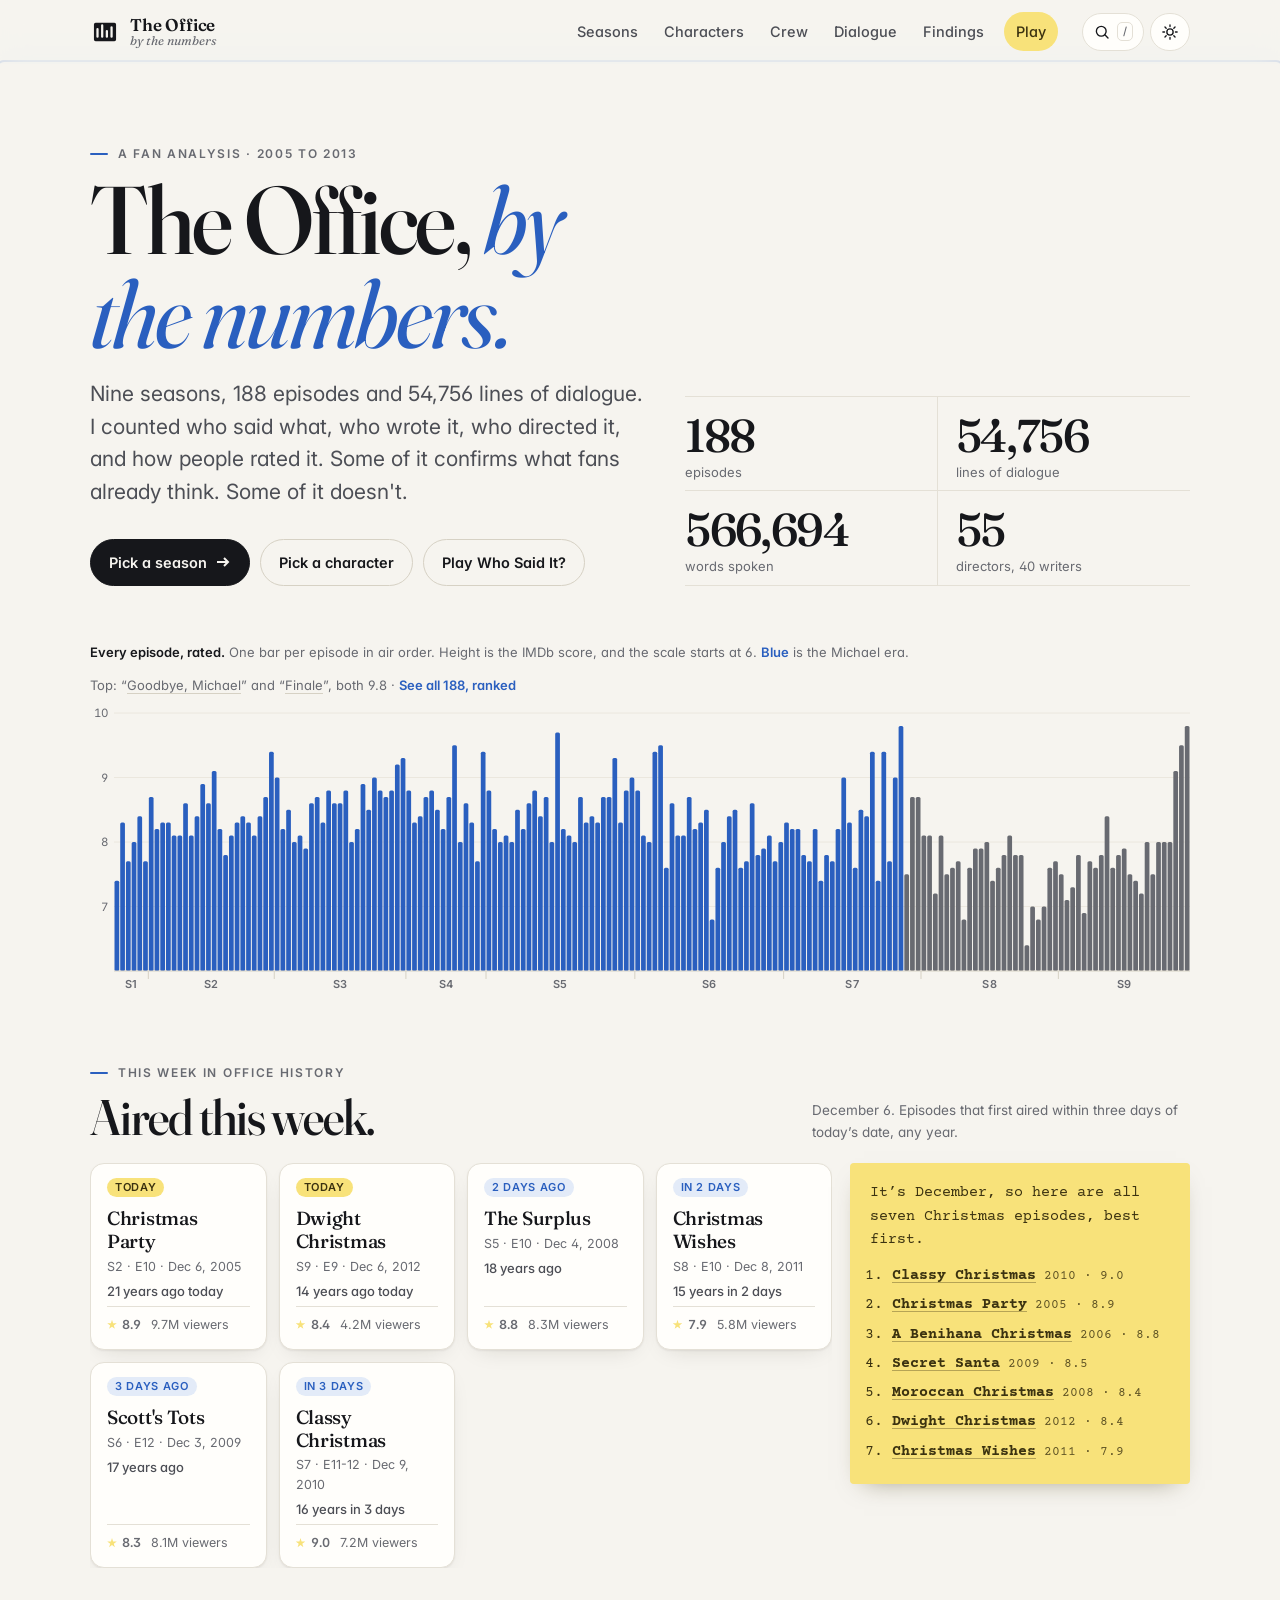
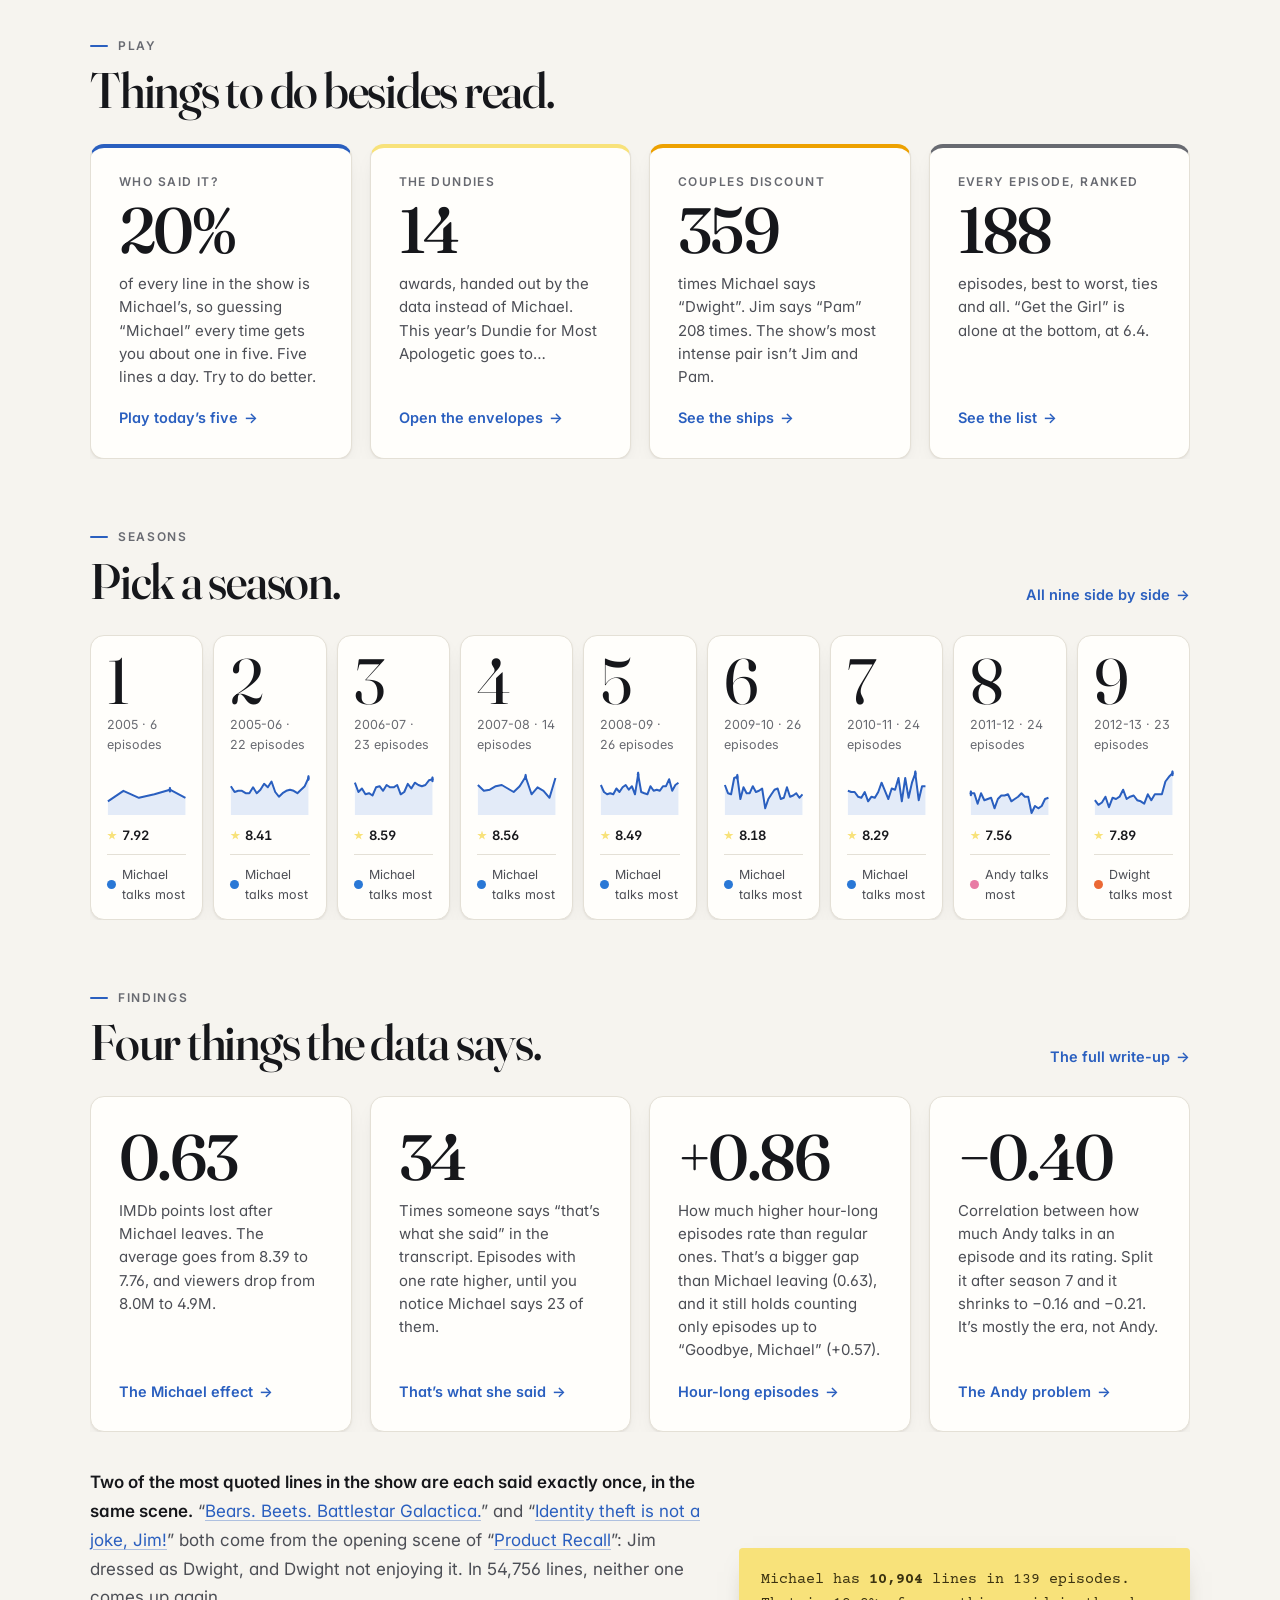
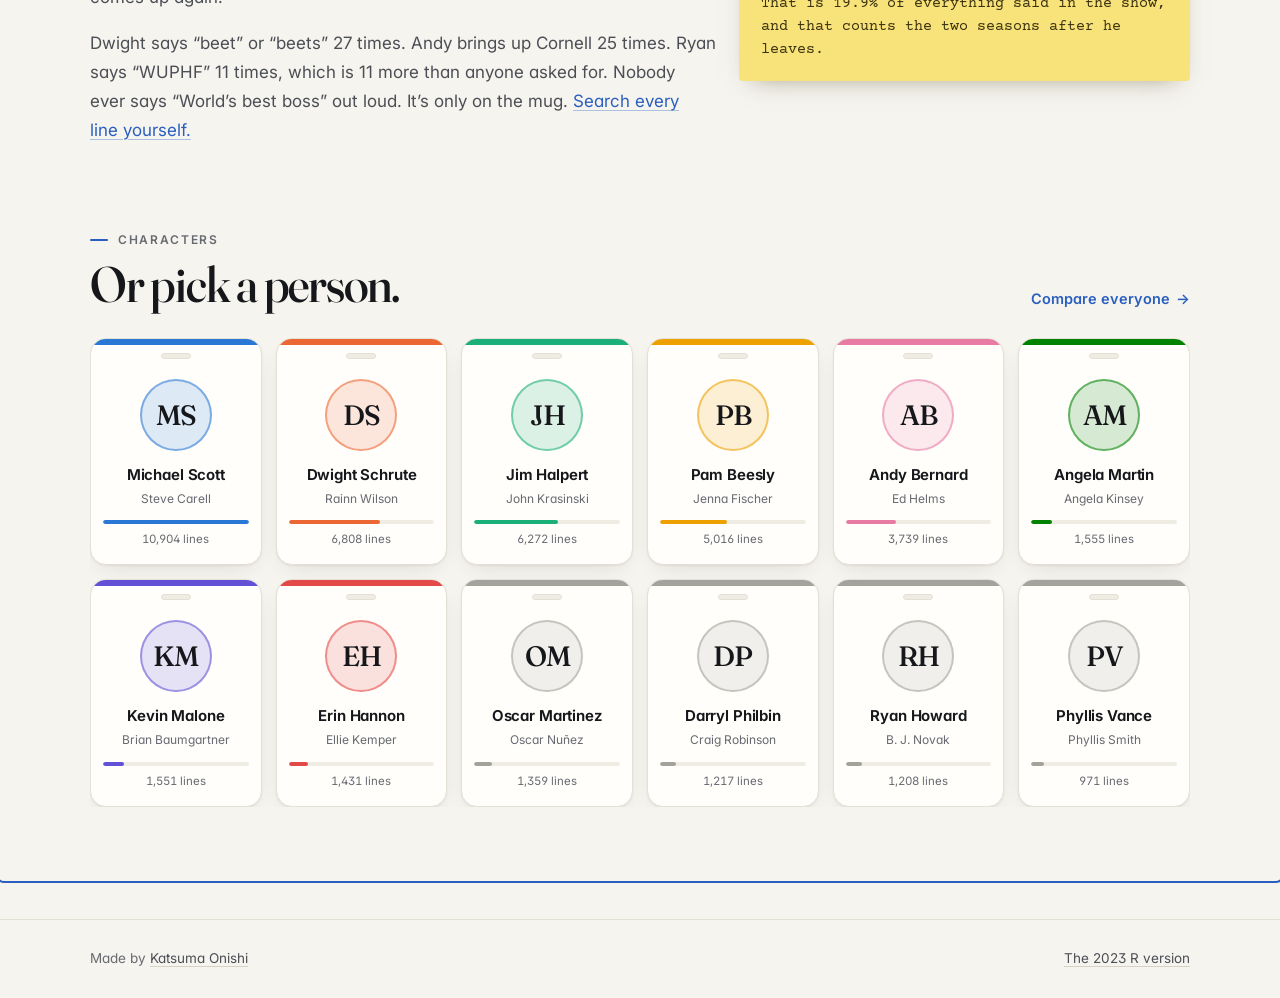
==== index.html @ 16bf1bc6 "Merge pull request #3 from katsuma0/feat/site-remake" ====
<!doctype html>
<html lang="en-CA">
<head>
  <meta charset="utf-8">
  <meta name="viewport" content="width=device-width, initial-scale=1, viewport-fit=cover">
  <title>The Office, by the numbers · Katsuma Onishi</title>
  <meta name="description" content="Every season, character, director, writer and line of dialogue in The Office (US), counted and charted. 188 episodes, 54,756 lines.">
  <meta name="author" content="Katsuma Onishi">
  <meta name="theme-color" content="#f6f4ef" media="(prefers-color-scheme: light)">
  <meta name="theme-color" content="#121316" media="(prefers-color-scheme: dark)">
  <meta property="og:title" content="The Office, by the numbers">
  <meta property="og:description" content="188 episodes, 54,756 lines of dialogue, 55 directors. I counted all of it. Then I made a quiz.">
  <meta property="og:type" content="website">
  <meta property="og:url" content="https://katsuma.ca/the-office-analysis/">
  <meta property="og:image" content="https://katsuma.ca/the-office-analysis/assets/og.png">
  <meta name="twitter:card" content="summary_large_image">
  <link rel="icon" href="assets/favicon.svg" type="image/svg+xml">
  <link rel="preconnect" href="https://fonts.googleapis.com">
  <link rel="preconnect" href="https://fonts.gstatic.com" crossorigin>
  <link rel="stylesheet" href="https://fonts.googleapis.com/css2?family=Courier+Prime:wght@400;700&family=Fraunces:ital,opsz,wght@0,9..144,300..600;1,9..144,400&family=Inter:wght@400..700&display=swap">
  <link rel="stylesheet" href="assets/css/style.css">
  <link rel="modulepreload" href="assets/js/app.js">
  <link rel="modulepreload" href="assets/js/ui.js">
  <link rel="modulepreload" href="assets/js/charts.js">
  <link rel="modulepreload" href="assets/js/pages.js">
  <link rel="modulepreload" href="assets/js/people.js">
  <link rel="modulepreload" href="assets/js/talk.js">
  <link rel="modulepreload" href="assets/js/quiz.js">
  <link rel="modulepreload" href="assets/js/fun.js">
  <link rel="preload" href="data/office.json" as="fetch" crossorigin="anonymous">
  <script>
    // Set the theme before first paint so dark mode doesn't flash white.
    try { const t = localStorage.getItem('theme'); if (t) document.documentElement.dataset.theme = t; } catch (e) {}
  </script>
</head>
<body>
  <a class="skip" href="#app">Skip to content</a>
  <div class="progress" aria-hidden="true"><span></span></div>

  <header class="top">
    <div class="top-inner">
      <a class="brand" href="#/" aria-label="Home">
        <svg class="brand-mark" viewBox="0 0 32 32" aria-hidden="true"><rect x="3" y="5" width="26" height="22" rx="3"/><path d="M8 21V13M13 21V9M18 21v-6M23 21V11"/></svg>
        <span class="brand-text"><b>The Office</b><i>by the numbers</i></span>
      </a>
      <nav class="nav" aria-label="Main">
        <a href="#/seasons" data-nav="season">Seasons</a>
        <a href="#/characters" data-nav="character">Characters</a>
        <a href="#/crew" data-nav="crew">Crew</a>
        <a href="#/dialogue" data-nav="dialogue">Dialogue</a>
        <a href="#/findings" data-nav="findings">Findings</a>
        <a href="#/quiz" data-nav="quiz" class="nav-play">Play</a>
      </nav>
      <div class="top-actions">
        <button class="icon-btn" id="open-search" aria-label="Jump to anything" title="Jump to anything (/)">
          <svg viewBox="0 0 24 24" aria-hidden="true"><circle cx="11" cy="11" r="6.5"/><path d="m20 20-4.2-4.2"/></svg>
          <kbd>/</kbd>
        </button>
        <button class="icon-btn" id="theme" aria-label="Toggle dark mode" title="Light or dark">
          <svg class="sun" viewBox="0 0 24 24" aria-hidden="true"><circle cx="12" cy="12" r="4.2"/><path d="M12 2.5v2.2M12 19.3v2.2M2.5 12h2.2M19.3 12h2.2M5.3 5.3l1.6 1.6M17.1 17.1l1.6 1.6M5.3 18.7l1.6-1.6M17.1 6.9l1.6-1.6"/></svg>
          <svg class="moon" viewBox="0 0 24 24" aria-hidden="true"><path d="M20 14.5A8 8 0 0 1 9.5 4a8 8 0 1 0 10.5 10.5Z"/></svg>
        </button>
        <button class="icon-btn menu-btn" id="menu" aria-label="Menu" aria-expanded="false" aria-controls="sheet">
          <svg viewBox="0 0 24 24" aria-hidden="true"><path d="M4 7h16M4 12h16M4 17h16"/></svg>
        </button>
      </div>
    </div>
  </header>

  <div class="sheet" id="sheet" hidden>
    <nav aria-label="Main, mobile">
      <a href="#/">Home</a>
      <a href="#/seasons">Seasons</a>
      <a href="#/episodes">Every episode, ranked</a>
      <a href="#/characters">Characters</a>
      <a href="#/crew">Directors &amp; writers</a>
      <a href="#/dialogue">Dialogue</a>
      <a href="#/findings">Findings</a>
      <a href="#/quiz">Who Said It?</a>
      <a href="#/dundies">The Dundies</a>
      <a href="#/couples">Couples Discount</a>
    </nav>
  </div>

  <main id="app" tabindex="-1">
    <div class="boot">
      <div class="boot-bars"><span></span><span></span><span></span><span></span><span></span></div>
      <p>Counting 54,756 lines of dialogue…</p>
    </div>
  </main>

  <footer class="foot">
    <div class="foot-inner">
      <p>Made by <a href="https://katsuma.ca">Katsuma Onishi</a></p>
      <p><a href="original/2023-report.html">The 2023 R version</a></p>
    </div>
  </footer>

  <div class="tip" role="tooltip" aria-hidden="true"></div>

  <div class="palette" id="palette" hidden>
    <div class="palette-box" role="dialog" aria-modal="true" aria-label="Jump to">
      <div class="palette-input">
        <svg viewBox="0 0 24 24" aria-hidden="true"><circle cx="11" cy="11" r="6.5"/><path d="m20 20-4.2-4.2"/></svg>
        <input id="palette-q" type="search" placeholder="Episode, character, season, director…" autocomplete="off" spellcheck="false" aria-label="Jump to an episode, character, season or person" role="combobox" aria-controls="palette-list" aria-expanded="true">
        <kbd>esc</kbd>
      </div>
      <ul id="palette-list" role="listbox"></ul>
    </div>
  </div>

  <noscript><p class="noscript">This one needs JavaScript. The <a href="original/2023-report.html">2023 version</a> works without it.</p></noscript>
  <script type="module" src="assets/js/app.js"></script>
</body>
</html>
---- assets/css/style.css ----
/* The Office, by the numbers. One stylesheet, no framework. */

:root {
  color-scheme: light;
  --bg: #f6f4ef;
  --bg-2: #efece4;
  --surface: #fffefb;
  --surface-2: #faf8f3;
  --ink: #16171b;
  --ink-2: #4c4e55;
  --ink-3: #686a71;
  --line: #e4e0d6;
  --line-2: #d6d1c4;
  --grid: #ebe7de;
  --accent: #2a5fbf;
  --accent-ink: #ffffff;
  --accent-soft: #e3ebf8;
  --note: #f8e27a;
  --note-ink: #3b3210;
  --good: #0a7d0a;
  --bad: #c03434;
  --shadow: 0 1px 2px rgb(30 25 10 / 6%), 0 8px 24px -12px rgb(30 25 10 / 18%);
  --shadow-lg: 0 2px 4px rgb(30 25 10 / 6%), 0 24px 48px -20px rgb(30 25 10 / 30%);

  /* Character slots, fixed order, validated palette. Everyone else is --other. */
  --c-michael: #2a78d6;
  --c-dwight: #eb6834;
  --c-jim: #1baf7a;
  --c-pam: #eda100;
  --c-andy: #e87ba4;
  --c-angela: #008300;
  --c-kevin: #6250d6;
  --c-erin: #e34948;
  --other: #a3a29b;

  --seq-1: #cde2fb; --seq-2: #9ec5f4; --seq-3: #6da7ec; --seq-4: #3987e5; --seq-5: #256abf; --seq-6: #184f95; --seq-7: #0d366b;

  --serif: "Fraunces", "Iowan Old Style", Georgia, serif;
  --sans: "Inter", ui-sans-serif, system-ui, -apple-system, "Segoe UI", sans-serif;
  --mono: "Courier Prime", "Courier New", ui-monospace, monospace;

  --r: 14px;
  --r-sm: 8px;
  --wrap: 1180px;
  --pad: clamp(18px, 4vw, 40px);
  --ease: cubic-bezier(.2, .7, .2, 1);
  --spring: cubic-bezier(.34, 1.4, .5, 1);
}

@media (prefers-color-scheme: dark) {
  :root:where(:not([data-theme="light"])) {
    color-scheme: dark;
    --bg: #121316; --bg-2: #17181c; --surface: #1b1c20; --surface-2: #202126;
    --ink: #f0efec; --ink-2: #c3c2b7; --ink-3: #8d8c86; --line: #2c2d33; --line-2: #3a3b42; --grid: #26272c;
    --accent: #6b9bf0; --accent-ink: #0e1a33; --accent-soft: #1d2a44; --note: #e8cf5a; --note-ink: #2b2406;
    --good: #3cc13c; --bad: #ec6767;
    --shadow: 0 1px 2px rgb(0 0 0 / 30%), 0 10px 28px -12px rgb(0 0 0 / 60%);
    --shadow-lg: 0 2px 4px rgb(0 0 0 / 30%), 0 24px 48px -16px rgb(0 0 0 / 70%);
    --c-michael: #3987e5; --c-dwight: #d95926; --c-jim: #199e70; --c-pam: #c98500;
    --c-andy: #d55181; --c-angela: #008300; --c-kevin: #9085e9; --c-erin: #e66767; --other: #6d6c67;
    --seq-1: #1d2a40; --seq-2: #184f95; --seq-3: #256abf; --seq-4: #2a78d6; --seq-5: #5598e7; --seq-6: #86b6ef; --seq-7: #cde2fb;
  }
}
:root[data-theme="dark"] {
  color-scheme: dark;
  --bg: #121316; --bg-2: #17181c; --surface: #1b1c20; --surface-2: #202126;
  --ink: #f0efec; --ink-2: #c3c2b7; --ink-3: #8d8c86; --line: #2c2d33; --line-2: #3a3b42; --grid: #26272c;
  --accent: #6b9bf0; --accent-ink: #0e1a33; --accent-soft: #1d2a44; --note: #e8cf5a; --note-ink: #2b2406;
  --good: #3cc13c; --bad: #ec6767;
  --shadow: 0 1px 2px rgb(0 0 0 / 30%), 0 10px 28px -12px rgb(0 0 0 / 60%);
  --shadow-lg: 0 2px 4px rgb(0 0 0 / 30%), 0 24px 48px -16px rgb(0 0 0 / 70%);
  --c-michael: #3987e5; --c-dwight: #d95926; --c-jim: #199e70; --c-pam: #c98500;
  --c-andy: #d55181; --c-angela: #008300; --c-kevin: #9085e9; --c-erin: #e66767; --other: #6d6c67;
  --seq-1: #1d2a40; --seq-2: #184f95; --seq-3: #256abf; --seq-4: #2a78d6; --seq-5: #5598e7; --seq-6: #86b6ef; --seq-7: #cde2fb;
}

*, *::before, *::after { box-sizing: border-box; }
[hidden] { display: none !important; }
html { -webkit-text-size-adjust: 100%; scroll-padding-top: 130px; }
body {
  margin: 0; background: var(--bg); color: var(--ink);
  font: 16px/1.6 var(--sans); font-feature-settings: "cv11", "ss01";
  -webkit-font-smoothing: antialiased; text-rendering: optimizeLegibility;
  min-height: 100vh; display: flex; flex-direction: column;
}
main { flex: 1; outline: none; }
a { color: inherit; }
img, svg { display: block; max-width: 100%; }
button { font: inherit; color: inherit; }
::selection { background: var(--note); color: var(--note-ink); }
:focus-visible { outline: 2px solid var(--accent); outline-offset: 2px; border-radius: 4px; }
.num, .tabnum { font-variant-numeric: tabular-nums; }

.skip { position: absolute; left: -999px; top: 8px; z-index: 100; background: var(--ink); color: var(--bg); padding: 8px 14px; border-radius: 8px; }
.skip:focus { left: 8px; }

/* ---------------------------------------------------------------- top bar */

.progress { position: fixed; inset: 0 0 auto 0; height: 2px; z-index: 60; pointer-events: none; }
.progress span { display: block; height: 100%; width: 100%; background: var(--accent); transform-origin: 0 50%; transform: scaleX(0); }

.top {
  position: sticky; top: 0; z-index: 50;
  background: color-mix(in srgb, var(--bg) 82%, transparent);
  backdrop-filter: saturate(1.6) blur(14px); -webkit-backdrop-filter: saturate(1.6) blur(14px);
  border-bottom: 1px solid transparent; transition: border-color .3s;
}
.top.scrolled { border-bottom-color: var(--line); }
.top-inner { max-width: var(--wrap); margin: 0 auto; padding: 12px var(--pad); display: flex; align-items: center; gap: 24px; }
.brand { display: flex; align-items: center; gap: 10px; text-decoration: none; flex-shrink: 0; }
.brand-mark { width: 30px; height: 30px; fill: var(--ink); stroke: var(--bg); stroke-width: 2.4; stroke-linecap: round; transition: transform .5s var(--spring); }
.brand:hover .brand-mark { transform: rotate(-8deg) scale(1.06); }
.brand-text { display: flex; flex-direction: column; line-height: 1.05; }
.brand-text b { font: 600 17px/1 var(--serif); letter-spacing: -.01em; }
.brand-text i { font: italic 400 12.5px/1.2 var(--serif); color: var(--ink-3); }

.nav { display: flex; gap: 2px; margin-left: auto; }
.nav a {
  position: relative; text-decoration: none; font-size: 14.5px; font-weight: 500; color: var(--ink-2);
  padding: 8px 12px; border-radius: 999px; transition: color .2s, background .2s;
}
.nav a:hover { color: var(--ink); background: var(--bg-2); }
.nav a.on { color: var(--ink); background: var(--surface); box-shadow: var(--shadow); }
.top-actions { display: flex; gap: 6px; align-items: center; }
.icon-btn {
  display: inline-flex; align-items: center; gap: 6px; height: 38px; min-width: 38px; padding: 0 10px; justify-content: center;
  border: 1px solid var(--line); background: var(--surface); border-radius: 999px; cursor: pointer;
  transition: transform .2s var(--ease), border-color .2s, background .2s;
}
.icon-btn:hover { border-color: var(--line-2); transform: translateY(-1px); }
.icon-btn:active { transform: translateY(0) scale(.96); }
.icon-btn svg { width: 18px; height: 18px; fill: none; stroke: currentColor; stroke-width: 1.8; stroke-linecap: round; stroke-linejoin: round; }
.icon-btn kbd { font: 500 11px var(--sans); color: var(--ink-3); border: 1px solid var(--line); border-radius: 5px; padding: 0 5px; line-height: 17px; }
#theme .moon { display: none; }
:root[data-theme="dark"] #theme .sun { display: none; }
:root[data-theme="dark"] #theme .moon { display: block; }
@media (prefers-color-scheme: dark) {
  :root:not([data-theme="light"]) #theme .sun { display: none; }
  :root:not([data-theme="light"]) #theme .moon { display: block; }
}
.menu-btn { display: none; }

/* The menu drops down to three quarters of the way down the screen; the dimmed strip below it closes it (app.js). */
.sheet {
  position: fixed; inset: 63px 0 auto 0; height: calc(75vh - 63px); height: calc(75dvh - 63px); min-height: 320px; z-index: 45; background: var(--bg);
  padding: 8px var(--pad) 16px; overflow: auto; overscroll-behavior: contain; animation: sheet-in .3s var(--ease);
  border-bottom: 1px solid var(--line); border-radius: 0 0 22px 22px; box-shadow: 0 24px 48px -24px rgb(0 0 0 / 35%), 0 0 0 100vmax rgb(10 10 12 / 28%);
}
.sheet nav { display: flex; flex-direction: column; }
.sheet a {
  text-decoration: none; font: 500 23px/1.25 var(--serif); letter-spacing: -.015em; padding: clamp(9px, 1.5dvh, 13px) 0;
  border-bottom: 1px solid var(--line); opacity: 0; animation: rise .45s var(--ease) forwards;
}
.sheet a:last-child { border-bottom: 0; }
.sheet a:nth-child(2) { animation-delay: .03s } .sheet a:nth-child(3) { animation-delay: .06s } .sheet a:nth-child(4) { animation-delay: .09s }
.sheet a:nth-child(5) { animation-delay: .12s } .sheet a:nth-child(6) { animation-delay: .15s } .sheet a:nth-child(7) { animation-delay: .18s }
.sheet a:nth-child(8) { animation-delay: .21s } .sheet a:nth-child(9) { animation-delay: .24s } .sheet a:nth-child(n+10) { animation-delay: .27s }
@keyframes sheet-in { from { opacity: 0; transform: translateY(-8px); } }

@media (max-width: 900px) {
  .nav { display: none; }
  .menu-btn { display: inline-flex; }
  .top-actions { margin-left: auto; }
  .icon-btn kbd { display: none; }
}

/* ---------------------------------------------------------------- layout */

.wrap { max-width: var(--wrap); margin: 0 auto; padding: 0 var(--pad); }
.section { padding-top: clamp(36px, 6vw, 72px); padding-bottom: clamp(36px, 6vw, 72px); }
.section + .section { padding-top: 0; }
.section-head { display: flex; align-items: end; justify-content: space-between; gap: 24px; margin-bottom: 28px; flex-wrap: wrap; }
.eyebrow { font: 600 12px/1 var(--sans); letter-spacing: .14em; text-transform: uppercase; color: var(--ink-3); margin: 0 0 12px; display: flex; align-items: center; gap: 10px; }
.eyebrow::before { content: ""; width: 18px; height: 2px; background: var(--accent); border-radius: 2px; }
h1, h2, h3 { font-family: var(--serif); font-weight: 500; letter-spacing: -.025em; margin: 0; text-wrap: balance; }
h1 { font-size: clamp(44px, 8vw, 96px); line-height: .98; font-variation-settings: "opsz" 144; }
h2 { font-size: clamp(30px, 4.4vw, 50px); line-height: 1.04; font-variation-settings: "opsz" 120; }
h3 { font-size: clamp(21px, 2.3vw, 26px); line-height: 1.15; }
h1 em, h2 em { font-style: italic; font-weight: 400; color: var(--accent); }
.lede { font-size: clamp(17px, 1.9vw, 21px); line-height: 1.55; color: var(--ink-2); max-width: 46ch; margin: 18px 0 0; text-wrap: pretty; }
.prose { max-width: 66ch; color: var(--ink-2); font-size: 17px; line-height: 1.7; }
.prose p { margin: 0 0 1em; text-wrap: pretty; }
.prose strong { color: var(--ink); font-weight: 600; }
.muted { color: var(--ink-3); }
.small { font-size: 13.5px; }

.grid { display: grid; gap: 18px; }
.g2 { grid-template-columns: repeat(2, minmax(0, 1fr)); }
.g3 { grid-template-columns: repeat(3, minmax(0, 1fr)); }
.g4 { grid-template-columns: repeat(4, minmax(0, 1fr)); }
.g-7-5 { grid-template-columns: minmax(0, 7fr) minmax(0, 5fr); }
@media (max-width: 960px) { .g3, .g4 { grid-template-columns: repeat(2, minmax(0, 1fr)); } .g-7-5 { grid-template-columns: minmax(0, 1fr); } }
@media (max-width: 620px) { .g2, .g3, .g4 { grid-template-columns: minmax(0, 1fr); } }

.card {
  background: var(--surface); border: 1px solid var(--line); border-radius: var(--r);
  padding: clamp(18px, 2.6vw, 28px); box-shadow: var(--shadow); position: relative; min-width: 0;
}
.card-title { font: 600 15px/1.3 var(--sans); margin: 0 0 4px; letter-spacing: -.005em; }
.card-sub { font-size: 13.5px; color: var(--ink-3); margin: 0 0 18px; line-height: 1.45; }
.card-head { display: flex; justify-content: space-between; gap: 16px; align-items: start; flex-wrap: wrap; }

/* stat tiles */
.stats { display: grid; grid-template-columns: repeat(auto-fit, minmax(150px, 1fr)); background: var(--surface); border: 1px solid var(--line); border-radius: var(--r); overflow: hidden; box-shadow: var(--shadow); }
/* Separators drawn on each tile and clipped by the container, so a short last row doesn't leave a grey block. */
.stat { background: var(--surface); padding: 18px 20px 20px; min-width: 0; border-right: 1px solid var(--line); border-bottom: 1px solid var(--line); margin: 0 -1px -1px 0; }
.stat-label { font-size: 12.5px; color: var(--ink-3); font-weight: 500; letter-spacing: .01em; }
.stat-value { font: 500 clamp(28px, 3.6vw, 40px)/1.05 var(--serif); letter-spacing: -.03em; margin-top: 6px; font-variant-numeric: tabular-nums lining-nums; white-space: nowrap; }
.stat-value small { font: 500 14px var(--sans); color: var(--ink-3); letter-spacing: 0; margin-left: 3px; }
.stat-note { font-size: 12.5px; color: var(--ink-3); margin-top: 6px; line-height: 1.4; }
.delta-up { color: var(--good); } .delta-down { color: var(--bad); }

/* pills and chips */
.pills { display: flex; gap: 6px; flex-wrap: wrap; }
.pill {
  border: 1px solid var(--line); background: var(--surface); border-radius: 999px; padding: 7px 14px;
  font-size: 13.5px; font-weight: 500; cursor: pointer; text-decoration: none; color: var(--ink-2); white-space: nowrap;
  transition: background .2s, color .2s, border-color .2s, transform .2s var(--ease);
}
.pill:hover { border-color: var(--line-2); color: var(--ink); transform: translateY(-1px); }
.pill.on, .pill[aria-pressed="true"] { background: var(--ink); color: var(--bg); border-color: var(--ink); }
.pills.scroll { flex-wrap: nowrap; overflow-x: auto; scrollbar-width: none; padding: 2px; margin: -2px; mask-image: linear-gradient(90deg, #000 92%, transparent); }
.pills.scroll::-webkit-scrollbar { display: none; }
.chip { display: inline-flex; align-items: center; gap: 6px; font-size: 13px; padding: 4px 10px; border-radius: 999px; background: var(--bg-2); color: var(--ink-2); white-space: nowrap; }
.dot { width: 9px; height: 9px; border-radius: 50%; display: inline-block; flex-shrink: 0; }
.rating { display: inline-flex; align-items: center; gap: 5px; font-weight: 600; font-variant-numeric: tabular-nums; }
.rating::before { content: ""; width: 10px; height: 10px; background: var(--note); clip-path: polygon(50% 0, 61% 35%, 98% 35%, 68% 57%, 79% 91%, 50% 70%, 21% 91%, 32% 57%, 2% 35%, 39% 35%); }

.btn {
  display: inline-flex; align-items: center; gap: 8px; border: 1px solid var(--ink); background: var(--ink); color: var(--bg);
  padding: 11px 18px; border-radius: 999px; font-weight: 600; font-size: 14.5px; text-decoration: none; cursor: pointer;
  transition: transform .25s var(--spring), box-shadow .25s;
}
.btn:hover { transform: translateY(-2px); box-shadow: var(--shadow-lg); }
.btn.ghost { background: transparent; color: var(--ink); border-color: var(--line-2); }
.btn svg { width: 16px; height: 16px; fill: none; stroke: currentColor; stroke-width: 2; transition: transform .25s var(--ease); }
.btn:hover svg { transform: translateX(3px); }
.link-arrow { font-weight: 600; font-size: 14.5px; text-decoration: none; color: var(--accent); display: inline-flex; gap: 6px; align-items: center; }
.link-arrow::after { content: "→"; transition: transform .25s var(--ease); }
.link-arrow:hover::after { transform: translateX(4px); }

/* ---------------------------------------------------------------- reveal animations */

.rv { opacity: 0; transform: translateY(18px); transition: opacity .8s var(--ease), transform .8s var(--ease); transition-delay: var(--d, 0s); }
.rv.in { opacity: 1; transform: none; }
@keyframes rise { from { opacity: 0; transform: translateY(14px); } to { opacity: 1; transform: none; } }
@keyframes fade { from { opacity: 0; } }
.page { animation: fade .45s var(--ease); }
.page-head > * { animation: rise .8s var(--ease) backwards; }
.page-head > *:nth-child(2) { animation-delay: .06s } .page-head > *:nth-child(3) { animation-delay: .12s } .page-head > *:nth-child(4) { animation-delay: .18s }

@media (prefers-reduced-motion: reduce) {
  .boot-bars span { animation: none !important; }
  *, *::before, *::after { animation-duration: .001s !important; animation-delay: 0s !important; transition-duration: .001s !important; }
  .rv { opacity: 1; transform: none; }
}

::view-transition-old(root), ::view-transition-new(root) { animation-duration: .35s; animation-timing-function: var(--ease); }

/* ---------------------------------------------------------------- boot */

.boot { min-height: 70vh; display: grid; place-content: center; justify-items: center; gap: 18px; color: var(--ink-3); font-size: 14px; }
.boot-bars { display: flex; gap: 5px; align-items: end; height: 34px; }
.boot-bars span { width: 6px; background: var(--accent); border-radius: 3px; animation: boot 1s var(--ease) infinite alternate; }
.boot-bars span:nth-child(1) { height: 40%; } .boot-bars span:nth-child(2) { height: 75%; animation-delay: .1s; }
.boot-bars span:nth-child(3) { height: 55%; animation-delay: .2s; } .boot-bars span:nth-child(4) { height: 100%; animation-delay: .3s; }
.boot-bars span:nth-child(5) { height: 65%; animation-delay: .4s; }
@keyframes boot { to { transform: scaleY(.35); opacity: .5; } }
.noscript { padding: 40px; text-align: center; }

/* ---------------------------------------------------------------- hero */

.hero { position: relative; padding: clamp(36px, 7vw, 84px) 0 0; overflow: hidden; }
.hero h1 { max-width: 12ch; }
.hero-row { display: grid; grid-template-columns: minmax(0, 1.1fr) minmax(0, 1fr); gap: 40px; align-items: end; }
.hero-actions { display: flex; gap: 10px; margin-top: 30px; flex-wrap: wrap; }
.hero-counters { display: grid; grid-template-columns: repeat(2, 1fr); gap: 0; border-top: 1px solid var(--line); }
.hero-counters div { padding: 16px 0 6px; border-bottom: 1px solid var(--line); }
.hero-counters div:nth-child(odd) { padding-right: 16px; border-right: 1px solid var(--line); }
.hero-counters div:nth-child(even) { padding-left: 18px; }
.hero-counters b { display: block; font: 500 clamp(30px, 4vw, 46px)/1 var(--serif); letter-spacing: -.035em; font-variant-numeric: tabular-nums; }
.hero-counters div > span { font-size: 13px; color: var(--ink-3); }
@media (max-width: 860px) { .hero-row { grid-template-columns: 1fr; gap: 28px; } }

.skyline-wrap { margin-top: clamp(30px, 5vw, 56px); position: relative; }
.skyline-cap { display: flex; justify-content: space-between; align-items: baseline; gap: 12px; font-size: 13px; color: var(--ink-3); margin-bottom: 10px; flex-wrap: wrap; }
.skyline-cap b { color: var(--ink); font-weight: 600; }
.skyline { width: 100%; height: clamp(170px, 26vw, 290px); overflow: visible; }
.skyline .bar { transform-box: fill-box; transform-origin: 50% 100%; transform: scaleY(0); animation: grow 1s var(--ease) forwards; cursor: pointer; transition: opacity .2s; }
.skyline:hover .bar { opacity: .35; }
.skyline .bar:hover, .skyline .bar.hl { opacity: 1; }
.skyline .sep { stroke: var(--line-2); stroke-width: 1; }
.skyline .slab { font: 600 11px var(--sans); fill: var(--ink-3); letter-spacing: .04em; }
@keyframes grow { to { transform: scaleY(1); } }

/* ---------------------------------------------------------------- season cards */

.season-rail { display: grid; grid-template-columns: repeat(9, minmax(0, 1fr)); gap: 10px; }
@media (max-width: 1100px) { .season-rail { grid-template-columns: repeat(9, 200px); overflow-x: auto; scroll-snap-type: x mandatory; scroll-padding-inline: var(--pad); padding: 4px var(--pad) 18px; margin: 0 calc(-1 * var(--pad)); scrollbar-width: none; } .season-rail::-webkit-scrollbar { display: none; } .season-card { scroll-snap-align: start; } }
.season-card {
  position: relative; display: flex; flex-direction: column; text-decoration: none; min-height: 250px;
  background: var(--surface); border: 1px solid var(--line); border-radius: var(--r); padding: 16px 16px 14px; overflow: hidden;
  box-shadow: var(--shadow); transition: transform .35s var(--spring), box-shadow .35s, border-color .3s;
}
.season-card:hover { transform: translateY(-5px); box-shadow: var(--shadow-lg); border-color: var(--line-2); }
.season-card .sn { font: 400 64px/0.9 var(--serif); letter-spacing: -.05em; font-variation-settings: "opsz" 144; color: var(--ink); }
.season-card .sy { font-size: 12.5px; color: var(--ink-3); margin-top: 6px; }
.season-card .sr { margin-top: auto; display: flex; justify-content: space-between; align-items: center; gap: 6px; font-size: 13px; flex-wrap: wrap; }
@media (min-width: 1101px) and (max-width: 1320px) { .season-card .sr .muted { display: none; } }
.season-card svg.spark { width: 100%; height: 46px; margin: 14px 0 10px; overflow: visible; }
.season-card .lead { font-size: 12.5px; color: var(--ink-2); display: flex; align-items: center; gap: 6px; margin-top: 8px; padding-top: 10px; border-top: 1px solid var(--line); }
.season-card::after {
  content: ""; position: absolute; inset: auto -40% -60% auto; width: 140%; height: 90%; border-radius: 50%;
  background: radial-gradient(closest-side, var(--accent-soft), transparent); opacity: 0; transition: opacity .5s;
  pointer-events: none;
}
.season-card:hover::after { opacity: .9; }
.season-card > * { position: relative; z-index: 1; }

/* ---------------------------------------------------------------- badges (characters) */

.badges { display: grid; grid-template-columns: repeat(auto-fill, minmax(168px, 1fr)); gap: 14px; }
@media (max-width: 520px) {
  .badges { grid-template-columns: repeat(2, minmax(0, 1fr)); gap: 10px; }
  .badge { padding: 24px 10px 14px; }
  .badge .avatar { width: 56px; height: 56px; font-size: 22px; margin: 8px 0 10px; }
  .badge .bn { font-size: 14px; }
}
.badge {
  --cc: var(--other);
  position: relative; display: flex; flex-direction: column; align-items: center; text-align: center; text-decoration: none;
  background: var(--surface); border: 1px solid var(--line); border-radius: 16px; padding: 30px 12px 16px; overflow: hidden;
  box-shadow: var(--shadow); transition: transform .4s var(--spring), box-shadow .3s; transform-style: preserve-3d;
}
.badge::before { content: ""; position: absolute; top: 0; left: 0; right: 0; height: 6px; background: var(--cc); }
.badge .slot { position: absolute; top: 14px; width: 30px; height: 6px; border-radius: 4px; background: var(--bg-2); border: 1px solid var(--line); }
.badge:hover { transform: translateY(-6px) rotate(-1deg); box-shadow: var(--shadow-lg); }
.badge:nth-child(even):hover { transform: translateY(-6px) rotate(1deg); }
.avatar {
  width: 72px; height: 72px; border-radius: 50%; display: grid; place-items: center; margin: 10px 0 12px;
  background: color-mix(in srgb, var(--cc) 16%, var(--surface)); color: var(--ink);
  font: 500 28px/1 var(--serif); letter-spacing: -.04em; position: relative;
  box-shadow: inset 0 0 0 2px color-mix(in srgb, var(--cc) 55%, transparent);
}
.badge .bn { font-weight: 650; font-size: 15px; letter-spacing: -.01em; }
.badge .br { font-size: 12px; color: var(--ink-3); margin-top: 2px; }
.badge .bl { margin-top: 12px; width: 100%; height: 4px; background: var(--bg-2); border-radius: 4px; overflow: hidden; }
.badge .bl span { display: block; height: 100%; background: var(--cc); border-radius: 4px; transform-origin: 0 50%; transform: scaleX(0); transition: transform 1.2s var(--ease) .2s; }
.badge.in .bl span, .rv.in .badge .bl span { transform: scaleX(1); }
.badge .bc { font-size: 11.5px; color: var(--ink-3); margin-top: 6px; font-variant-numeric: tabular-nums; }

/* ---------------------------------------------------------------- findings teasers */

.teaser { text-decoration: none; display: flex; flex-direction: column; gap: 10px; transition: transform .35s var(--spring), box-shadow .3s; }
.teaser:hover { transform: translateY(-4px); box-shadow: var(--shadow-lg); }
.teaser .big { font: 500 clamp(44px, 5.6vw, 64px)/1 var(--serif); letter-spacing: -.04em; font-variant-numeric: tabular-nums; }
.teaser p { margin: 0; color: var(--ink-2); font-size: 15px; line-height: 1.55; }
.teaser .link-arrow { margin-top: auto; padding-top: 8px; }
.sticky-note {
  background: var(--note); color: var(--note-ink); border-radius: 4px; padding: 20px 22px; box-shadow: 0 10px 24px -14px rgb(60 50 0 / 50%);
  transform: rotate(-1.2deg); font-family: var(--mono); font-size: 15px; line-height: 1.55;
}
.sticky-note b { font-weight: 700; }

/* ---------------------------------------------------------------- page heads */

.page-head { padding-top: clamp(32px, 6vw, 72px); padding-bottom: clamp(24px, 4vw, 40px); }
.crumbs { font-size: 13px; color: var(--ink-3); display: flex; gap: 8px; align-items: center; margin-bottom: 18px; flex-wrap: wrap; }
.crumbs a { text-decoration: none; } .crumbs a:hover { color: var(--ink); text-decoration: underline; }
.subnav { position: sticky; top: 63px; z-index: 30; background: color-mix(in srgb, var(--bg) 88%, transparent); backdrop-filter: blur(12px); -webkit-backdrop-filter: blur(12px); padding: 10px 0; border-bottom: 1px solid var(--line); }
.subnav .wrap { display: flex; gap: 14px; align-items: center; }
.subnav .pills { flex: 1; min-width: 0; }
.subnav .label { font-size: 12.5px; color: var(--ink-3); font-weight: 600; letter-spacing: .06em; text-transform: uppercase; flex-shrink: 0; }
@media (max-width: 620px) { .subnav .label { display: none; } }

.season-hero { display: grid; grid-template-columns: auto 1fr; gap: clamp(18px, 4vw, 48px); align-items: end; }
.season-hero .giant { font: 300 clamp(120px, 22vw, 260px)/.78 var(--serif); letter-spacing: -.07em; font-variation-settings: "opsz" 144; color: var(--accent); }
@media (max-width: 620px) { .season-hero { grid-template-columns: 1fr; } }

.char-hero { display: grid; grid-template-columns: auto 1fr; gap: clamp(20px, 4vw, 44px); align-items: center; }
.char-hero .avatar { width: clamp(110px, 16vw, 168px); height: clamp(110px, 16vw, 168px); font-size: clamp(44px, 6vw, 70px); margin: 0; }
.char-hero .actor { font-size: 14px; color: var(--ink-3); margin-top: 10px; }
@media (max-width: 620px) { .char-hero { grid-template-columns: 1fr; } }
.pager { display: flex; justify-content: space-between; gap: 12px; margin-top: 40px; }
.pager a { flex: 1; text-decoration: none; padding: 18px 20px; border: 1px solid var(--line); border-radius: var(--r); background: var(--surface); transition: transform .3s var(--spring), box-shadow .3s; min-width: 0; }
.pager a:hover { transform: translateY(-3px); box-shadow: var(--shadow); }
.pager a.next { text-align: right; }
.pager small { display: block; font-size: 12px; color: var(--ink-3); text-transform: uppercase; letter-spacing: .08em; font-weight: 600; }
.pager span { font: 500 19px/1.3 var(--serif); display: block; margin-top: 4px; overflow: hidden; text-overflow: ellipsis; white-space: nowrap; }

/* ---------------------------------------------------------------- charts */

.chart { width: 100%; position: relative; }
.chart svg { width: 100%; overflow: visible; }
.chart text { font-family: var(--sans); font-size: 11.5px; fill: var(--ink-3); font-variant-numeric: tabular-nums; }
.chart .axis line, .chart .axis path { stroke: var(--line-2); }
.chart .gridline { stroke: var(--grid); stroke-width: 1; }
.chart .lbl { fill: var(--ink-2); font-weight: 500; }
.chart .lbl-strong { fill: var(--ink); font-weight: 600; font-size: 12.5px; paint-order: stroke; stroke: var(--surface); stroke-width: 4px; stroke-linejoin: round; }
.chart .hit { fill: transparent; cursor: pointer; }
.chart .mark { transition: opacity .2s; }
.chart.dim .mark { opacity: .3; }
.chart.dim .mark.hl { opacity: 1; }
.chart .avgline { stroke: var(--ink); stroke-width: 1.5; }
.chart .cross { stroke: var(--ink-3); stroke-width: 1; pointer-events: none; }
.draw { stroke-dasharray: 1; stroke-dashoffset: 1; animation: draw 1.6s var(--ease) forwards; animation-delay: var(--d, 0s); }
@keyframes draw { to { stroke-dashoffset: 0; } }
.grow-x { transform-box: fill-box; transform-origin: 0 50%; transform: scaleX(0); animation: growx .9s var(--ease) forwards; animation-delay: var(--d, 0s); }
.grow-y { transform-box: fill-box; transform-origin: 50% 100%; transform: scaleY(0); animation: grow .9s var(--ease) forwards; animation-delay: var(--d, 0s); }
.pop { transform-box: fill-box; transform-origin: center; transform: scale(0); animation: pop .6s var(--spring) forwards; animation-delay: var(--d, 0s); }
@keyframes growx { to { transform: scaleX(1); } }
@keyframes pop { to { transform: scale(1); } }
.chart:not(.go) .draw, .chart:not(.go) .grow-x, .chart:not(.go) .grow-y, .chart:not(.go) .pop { animation-play-state: paused; }

.legend { display: flex; gap: 14px; flex-wrap: wrap; font-size: 12.5px; color: var(--ink-2); margin: 0 0 12px; }
.legend span { display: inline-flex; align-items: center; gap: 6px; }
.legend i { width: 14px; height: 3px; border-radius: 2px; display: inline-block; }
.legend i.sq { width: 10px; height: 10px; border-radius: 3px; }
.legend i.ring { width: 10px; height: 10px; border-radius: 50%; }

/* horizontal bar list (HTML, not SVG, so it wraps on phones) */
.hbars { display: flex; flex-direction: column; gap: 9px; }
.hbar { display: grid; grid-template-columns: minmax(84px, 128px) minmax(0, 1fr) 54px; gap: 12px; align-items: center; font-size: 13.5px; text-decoration: none; }
.hbar .hn { color: var(--ink); font-weight: 500; display: flex; gap: 7px; align-items: center; min-width: 0; }
.hbar .hl { white-space: nowrap; overflow: hidden; text-overflow: ellipsis; min-width: 0; }
.hbar .ht { height: 12px; border-radius: 0 4px 4px 0; background: var(--bg-2); position: relative; overflow: hidden; }
.hbar .ht span { position: absolute; inset: 0 auto 0 0; border-radius: 0 4px 4px 0; transform-origin: 0 50%; transform: scaleX(0); transition: transform 1s var(--ease); transition-delay: var(--d, 0s); }
.hbars.go .ht span { transform: scaleX(1); }
.hbar .hv { text-align: right; font-variant-numeric: tabular-nums; color: var(--ink-2); font-size: 13px; }
a.hbar:hover .hn { text-decoration: underline; text-underline-offset: 3px; }

/* words */
.words { display: flex; flex-wrap: wrap; gap: 8px; }
.word {
  font-family: var(--serif); letter-spacing: -.01em; padding: 4px 12px 6px; border-radius: 10px; background: var(--bg-2);
  line-height: 1.2; color: var(--ink); opacity: 0; animation: rise .6s var(--ease) forwards; animation-delay: var(--d, 0s);
}
.word small { font: 500 11px var(--sans); color: var(--ink-3); margin-left: 6px; }

/* tooltip */
.tip {
  position: fixed; left: 0; top: 0; z-index: 90; pointer-events: none; max-width: 280px;
  background: var(--ink); color: var(--bg); border-radius: 10px; padding: 10px 12px; font-size: 12.5px; line-height: 1.45;
  box-shadow: var(--shadow-lg); opacity: 0; transform: translateY(4px) scale(.98); transition: opacity .15s, transform .15s var(--ease);
}
.tip.on { opacity: 1; transform: none; }
.tip b { font-weight: 650; }
.tip .tt { font: 500 15px/1.25 var(--serif); margin-bottom: 4px; letter-spacing: -.01em; }
.tip .tm { opacity: .72; }
.tip .tr { display: flex; justify-content: space-between; gap: 18px; }

/* ---------------------------------------------------------------- episode list */

.ep-list { display: flex; flex-direction: column; border: 1px solid var(--line); border-radius: var(--r); overflow: hidden; background: var(--surface); box-shadow: var(--shadow); }
.ep-row {
  display: grid; grid-template-columns: 44px minmax(0, 1fr) 150px 64px 26px; gap: 16px; align-items: center;
  padding: 14px 18px; text-decoration: none; border-top: 1px solid var(--line); transition: background .2s;
}
.ep-row:first-child { border-top: 0; }
.ep-row:hover { background: var(--surface-2); }
.ep-row:focus-visible { outline: 2px solid var(--accent); outline-offset: -3px; border-radius: 6px; }
.ep-row:hover .ep-go { transform: translateX(3px); color: var(--ink); }
.ep-no { font: 500 22px/1 var(--serif); color: var(--ink-3); font-variant-numeric: tabular-nums; }
.ep-t { font-weight: 600; font-size: 15.5px; letter-spacing: -.01em; }
.ep-m { font-size: 12.5px; color: var(--ink-3); margin-top: 2px; white-space: nowrap; overflow: hidden; text-overflow: ellipsis; }
.ep-seq { height: 18px; width: 100%; border-radius: 3px; overflow: hidden; }
.ep-go { color: var(--ink-3); transition: transform .25s var(--ease); font-size: 18px; }
.ep-flags { display: inline-flex; gap: 4px; margin-left: 6px; vertical-align: 2px; }
.flag { font: 600 10px/1 var(--sans); padding: 3px 6px; border-radius: 5px; background: var(--note); color: var(--note-ink); letter-spacing: .03em; }
.flag.alt { background: var(--accent-soft); color: var(--accent); }
@media (max-width: 680px) {
  .ep-row { grid-template-columns: 30px minmax(0, 1fr) 54px; gap: 12px; padding: 13px 14px; }
  .ep-row .ep-seq, .ep-row .ep-go { display: none; }
  .ep-no { font-size: 18px; }
}

/* timeline barcode on the episode page */
.barcode { display: flex; flex-direction: column; gap: 6px; }
.barcode-row { display: grid; grid-template-columns: 82px minmax(0, 1fr) 40px; gap: 10px; align-items: center; font-size: 12.5px; }
.barcode-row .bn { font-weight: 600; white-space: nowrap; overflow: hidden; text-overflow: ellipsis; display: flex; align-items: center; gap: 6px; }
.barcode-row svg { height: 22px; width: 100%; background: var(--bg-2); border-radius: 4px; }
.barcode-row .bv { text-align: right; color: var(--ink-3); font-variant-numeric: tabular-nums; }
.barcode-axis { display: flex; justify-content: space-between; margin-left: 92px; margin-right: 50px; font-size: 11px; color: var(--ink-3); }

/* script lines */
.script { font-family: var(--mono); font-size: 15px; line-height: 1.55; }
.script .ln { display: grid; grid-template-columns: 110px minmax(0, 1fr); gap: 16px; padding: 9px 0; border-top: 1px dashed var(--line); }
.script .ln:first-child { border-top: 0; }
.script .sp { font-weight: 700; text-transform: uppercase; font-size: 13px; letter-spacing: .04em; padding-top: 2px; display: flex; gap: 7px; align-items: baseline; }
.script .sp .dot { transform: translateY(-1px); }
.script .tx { color: var(--ink); }
.script .meta { font-family: var(--sans); font-size: 12px; color: var(--ink-3); margin-top: 3px; }
.script .meta a { text-decoration: none; } .script .meta a:hover { text-decoration: underline; }
.script mark { background: var(--note); color: var(--note-ink); padding: 0 2px; border-radius: 3px; }
@media (max-width: 560px) { .script .ln { grid-template-columns: 1fr; gap: 2px; } .script { font-size: 14.5px; } }

.quote {
  font: 400 clamp(20px, 2.6vw, 28px)/1.4 var(--mono); letter-spacing: -.01em; margin: 0; color: var(--ink); min-height: 4.2em;
  text-wrap: pretty;
}
.quote::before { content: "“"; color: var(--cc, var(--accent)); }
.quote::after { content: "”"; color: var(--cc, var(--accent)); }
.caret { display: inline-block; width: .55em; height: 1em; background: var(--cc, var(--accent)); vertical-align: -.12em; margin-left: 2px; animation: blink 1s steps(1) infinite; }
@keyframes blink { 50% { opacity: 0; } }

/* select */
.select {
  appearance: none; -webkit-appearance: none; border: 1px solid var(--line); background: var(--surface) url("data:image/svg+xml,%3Csvg xmlns='http://www.w3.org/2000/svg' width='12' height='8' fill='none' stroke='%237d7f86' stroke-width='1.8'%3E%3Cpath d='m1 1.5 5 5 5-5'/%3E%3C/svg%3E") no-repeat right 12px center;
  padding: 8px 34px 8px 14px; border-radius: 999px; font: 500 13.5px var(--sans); color: var(--ink); cursor: pointer;
}

/* search box */
.searchbox { display: flex; align-items: center; gap: 10px; border: 1px solid var(--line-2); background: var(--surface); border-radius: 14px; padding: 4px 6px 4px 16px; box-shadow: var(--shadow); transition: border-color .2s, box-shadow .2s; }
.searchbox:focus-within { border-color: var(--accent); box-shadow: 0 0 0 4px var(--accent-soft); }
.searchbox svg { width: 20px; height: 20px; fill: none; stroke: var(--ink-3); stroke-width: 1.8; flex-shrink: 0; }
.searchbox input { flex: 1; border: 0; background: transparent; font: 400 clamp(18px, 2.2vw, 22px)/1.4 var(--serif); padding: 12px 0; color: var(--ink); outline: none; min-width: 0; }
.searchbox input::placeholder { color: var(--ink-3); font-style: italic; }
.suggest { display: flex; gap: 6px; flex-wrap: wrap; margin-top: 12px; }

/* matrix */
.matrix { overflow-x: auto; margin: 0 -4px; padding: 4px; }
.matrix-wrap { position: relative; }
@media (max-width: 620px) {
  .matrix-wrap::after { content: ""; position: absolute; top: 0; right: -4px; bottom: 0; width: 36px; pointer-events: none; background: linear-gradient(90deg, transparent, var(--surface)); }
  .matrix-hint { display: block !important; }
}
.matrix-hint { display: none; font-size: 12px; color: var(--ink-3); margin: 0 0 8px; }
.chart text.cell-n { fill: #fff; font-weight: 650; pointer-events: none; }
.matrix svg { min-width: 560px; }
.matrix .cell { stroke: var(--surface); stroke-width: 2; cursor: pointer; transition: opacity .2s; }
.matrix svg:hover .cell { opacity: .45; }
.matrix svg .cell.hl, .matrix svg .cell:hover { opacity: 1; }

/* dot plot (crew) */
.dotplot-row { display: grid; grid-template-columns: minmax(120px, 190px) minmax(0, 1fr) 46px; gap: 14px; align-items: center; padding: 6px 0; border-top: 1px solid var(--line); }
.dotplot-row:first-child { border-top: 0; }
.dotplot-row .dn { font-size: 14px; font-weight: 550; white-space: nowrap; overflow: hidden; text-overflow: ellipsis; text-decoration: none; }
.dotplot-row .dn:hover { color: var(--accent); }
.dotplot-row .dn small { display: block; font-size: 11.5px; color: var(--ink-3); font-weight: 400; }
.dotplot-row svg { height: 30px; width: 100%; overflow: visible; }
.dotplot-row .dv { text-align: right; font-weight: 600; font-variant-numeric: tabular-nums; font-size: 14px; }
.dotplot-axis { display: grid; grid-template-columns: minmax(120px, 190px) minmax(0, 1fr) 46px; gap: 14px; font-size: 11px; color: var(--ink-3); }
.dotplot-axis div { position: relative; height: 16px; }
.dotplot-axis div span { position: absolute; transform: translateX(-50%); }
@media (max-width: 560px) { .dotplot-row, .dotplot-axis { grid-template-columns: 96px minmax(0, 1fr) 36px; gap: 8px; } .dotplot-row .dn { font-size: 12.5px; } }

/* table */
.table-wrap { overflow-x: auto; border: 1px solid var(--line); border-radius: var(--r); background: var(--surface); }
table.data { width: 100%; border-collapse: collapse; font-size: 13.5px; font-variant-numeric: tabular-nums; }
table.data th, table.data td { padding: 10px 14px; text-align: left; border-bottom: 1px solid var(--line); white-space: nowrap; }
table.data th { font-weight: 600; color: var(--ink-3); font-size: 12px; text-transform: uppercase; letter-spacing: .06em; background: var(--surface-2); position: sticky; top: 0; }
table.data td.r, table.data th.r { text-align: right; }
table.data tr:last-child td { border-bottom: 0; }
table.data tbody tr { transition: background .15s; }
table.data tbody tr:hover { background: var(--surface-2); }
details.tv { margin-top: 14px; }
details.tv summary { cursor: pointer; font-size: 13px; color: var(--ink-3); font-weight: 500; list-style: none; display: inline-flex; gap: 6px; align-items: center; }
details.tv summary::before { content: "+"; font-weight: 700; }
details.tv[open] summary::before { content: "−"; }
details.tv .table-wrap { margin-top: 10px; max-height: 360px; overflow: auto; }

/* findings */
.finding { display: grid; grid-template-columns: minmax(0, 5fr) minmax(0, 7fr); gap: clamp(20px, 4vw, 56px); align-items: start; padding: clamp(40px, 6vw, 72px) 0; border-top: 1px solid var(--line); }
.finding:first-of-type { border-top: 0; }
.finding .fnum { font: 400 15px var(--serif); font-style: italic; color: var(--accent); margin-bottom: 10px; }
.finding h2 { font-size: clamp(28px, 3.6vw, 42px); }
.finding .verdict { display: inline-flex; gap: 8px; align-items: center; font-weight: 600; font-size: 13px; margin: 16px 0 6px; padding: 6px 12px; border-radius: 999px; background: var(--bg-2); }
.finding .verdict::before { content: ""; width: 8px; height: 8px; border-radius: 50%; background: var(--ink-3); }
.finding .verdict.yes::before { background: var(--good); }
.finding .verdict.no::before { background: var(--bad); }
.finding .sticky-col { position: sticky; top: 90px; }
@media (max-width: 900px) { .finding { grid-template-columns: minmax(0, 1fr); } .finding .sticky-col { position: static; } }
.explain { margin-top: 18px; padding: 16px 18px; border-left: 3px solid var(--accent); background: var(--surface); border-radius: 0 10px 10px 0; font-size: 14.5px; color: var(--ink-2); line-height: 1.6; }
.explain b { color: var(--ink); }
.toggle { display: inline-flex; background: var(--bg-2); border-radius: 999px; padding: 3px; gap: 2px; }
.toggle button { border: 0; background: transparent; padding: 7px 14px; border-radius: 999px; font-size: 13px; font-weight: 600; color: var(--ink-3); cursor: pointer; transition: background .2s, color .2s; }
.toggle button.on { background: var(--surface); color: var(--ink); box-shadow: var(--shadow); }

/* cast-crew cards */
.cc-card .who { display: flex; align-items: center; gap: 12px; }
.cc-card .avatar { width: 46px; height: 46px; font-size: 19px; margin: 0; }
.cc-card .vs { display: grid; grid-template-columns: 1fr 1fr; gap: 10px; margin-top: 16px; }
.cc-card .vs div { background: var(--bg-2); border-radius: 10px; padding: 10px 12px; }
.cc-card .vs b { display: block; font: 500 24px/1.1 var(--serif); letter-spacing: -.02em; font-variant-numeric: tabular-nums; }
.cc-card .vs span { font-size: 11.5px; color: var(--ink-3); line-height: 1.3; display: block; }

/* phrase explorer */
.phrase-big { font: 400 clamp(26px, 3.4vw, 40px)/1.15 var(--mono); letter-spacing: -.02em; margin: 0 0 6px; }
.phrase-total { font-size: 14px; color: var(--ink-3); }

/* palette (jump to) */
.palette { position: fixed; inset: 0; z-index: 95; background: rgb(10 10 12 / 40%); backdrop-filter: blur(4px); -webkit-backdrop-filter: blur(4px); display: grid; justify-items: center; align-items: start; padding: 12vh 16px 16px; animation: fade .2s; }
.palette-box { width: min(620px, 100%); background: var(--surface); border: 1px solid var(--line); border-radius: 16px; box-shadow: var(--shadow-lg); overflow: hidden; animation: rise .3s var(--ease); }
.palette-input { display: flex; gap: 10px; align-items: center; padding: 14px 16px; border-bottom: 1px solid var(--line); }
.palette-input svg { width: 20px; height: 20px; fill: none; stroke: var(--ink-3); stroke-width: 1.8; }
.palette-input input { flex: 1; border: 0; background: transparent; font: 400 18px var(--sans); color: var(--ink); outline: none; min-width: 0; }
.palette-input kbd { font: 500 11px var(--sans); color: var(--ink-3); border: 1px solid var(--line); border-radius: 5px; padding: 1px 6px; }
#palette-list { list-style: none; margin: 0; padding: 6px; max-height: 56vh; overflow: auto; }
#palette-list li a { display: flex; justify-content: space-between; gap: 12px; padding: 10px 12px; border-radius: 10px; text-decoration: none; font-size: 14.5px; align-items: center; }
#palette-list li a small { color: var(--ink-3); font-size: 12px; white-space: nowrap; }
#palette-list li a.sel, #palette-list li a:hover { background: var(--bg-2); }
#palette-list .empty { padding: 18px 12px; color: var(--ink-3); font-size: 14px; }

/* footer */
.foot { border-top: 1px solid var(--line); margin-top: 40px; }
.foot-inner { max-width: var(--wrap); margin: 0 auto; padding: 28px var(--pad) calc(28px + env(safe-area-inset-bottom)); display: flex; justify-content: space-between; gap: 18px; flex-wrap: wrap; font-size: 13.5px; color: var(--ink-3); }
.foot p { margin: 0; }
.foot a { color: var(--ink-2); text-decoration: underline; text-decoration-color: var(--line-2); text-underline-offset: 3px; }
.foot a:hover { color: var(--ink); }

.spacer { height: 18px; }
.mt { margin-top: 18px; } .mt2 { margin-top: 36px; }
.flex { display: flex; gap: 12px; align-items: center; flex-wrap: wrap; }
.between { justify-content: space-between; }
.hide-sm { } @media (max-width: 620px) { .hide-sm { display: none !important; } }

/* crew dot tracks */
.track { position: relative; height: 30px; }
.track::before { content: ""; position: absolute; left: 0; right: 0; top: 50%; height: 1px; background: var(--grid); }
.track .dp { position: absolute; top: 50%; width: 11px; height: 11px; margin: -5.5px 0 0 -5.5px; border-radius: 50%; background: var(--accent); opacity: .5; cursor: pointer; transition: opacity .2s, transform .25s var(--spring); transform: scale(0); }
.rv.in .track .dp, .track.in .dp { transform: scale(1); transition-delay: var(--d); }
.track .dp:hover { opacity: 1; transform: scale(1.5); z-index: 2; transition-delay: 0s; }
.track .track-avg { position: absolute; top: 4px; bottom: 4px; width: 3px; margin-left: -1.5px; border-radius: 2px; background: var(--ink); }
.track .track-show { position: absolute; top: 6px; bottom: 6px; width: 1px; background: var(--line-2); }

.chart.drawn .draw { animation: none; stroke-dashoffset: 0; }
.chart.drawn .grow-x, .chart.drawn .grow-y, .chart.drawn .pop, .chart.drawn .bar { animation: none; transform: none; }
@media (max-width: 620px) {
  .stats { grid-template-columns: repeat(2, minmax(0, 1fr)); }
  .stats .stat:last-child:nth-child(odd) { grid-column: 1 / -1; }
  .stat { padding: 14px 16px 16px; }
}
:root[data-theme="dark"] .chart text.cell-n { fill: #0e1a33; }
@media (prefers-color-scheme: dark) { :root:not([data-theme="light"]) .chart text.cell-n { fill: #0e1a33; } }

.nav a.nav-play { color: var(--note-ink); background: var(--note); margin-left: 6px; }
.nav a.nav-play:hover, .nav a.nav-play.on { background: var(--note); color: var(--note-ink); box-shadow: var(--shadow); }
.foot-inner { align-items: center; }

/* ================================================================ pages */

/* pages.js: home, seasons, one season, every episode ranked, one episode. Uses the theme variables only. */

/* ---------------------------------------------------------------- shared */

/* Signature words that open a search. */
a.word { text-decoration: none; cursor: pointer; transition: background .2s, color .2s, transform .2s var(--ease); }
a.word:hover, a.word:focus-visible { background: var(--accent-soft); color: var(--accent); transform: translateY(-1px); }
a.word:hover small { color: var(--accent); }

/* Long labels in the number column: hour-longs ("14-15") and tied ranks ("T-185").
   [class="ep-no"] matches only the span epRow writes, so a page that swaps in its own number keeps its own size. */
.ep-no { white-space: nowrap; }
.ep-row.long-no [class="ep-no"] { font-size: 16px; letter-spacing: -.02em; }
@media (max-width: 680px) { .ep-row.long-no [class="ep-no"] { font-size: 13px; letter-spacing: -.03em; } }

/* TWSS that only the fan wiki lists: same colour family, dashed and hollow, so it reads as "less sure". */
.flag.wiki { background: transparent; color: var(--ink-2); border: 1px dashed var(--ink-3); padding: 2px 5px; }
.legend .flag { margin-right: 2px; }

/* The share-strip legend only makes sense where the strips show (they hide at 680px). */
@media (max-width: 680px) { .seq-legend { display: none; } }
.ep-chip {
  display: inline-flex; align-items: center; font: 600 11px/1 var(--sans); padding: 3px 7px; border-radius: 5px;
  background: var(--bg-2); color: var(--ink-2); vertical-align: 2px; margin-left: 4px; white-space: nowrap; font-variant-numeric: tabular-nums;
}
.ep-chip.up { color: var(--good); }
.ep-chip.down { color: var(--bad); }

.skyline-cap .pg-link { color: var(--accent); font-weight: 600; text-decoration: none; white-space: nowrap; }
.skyline-cap .pg-link:hover { text-decoration: underline; text-underline-offset: 3px; }
.skyline-cap a:not(.pg-link) { text-decoration: underline; text-decoration-color: var(--line-2); text-underline-offset: 3px; }

/* ---------------------------------------------------------------- home: aired this week */

.tw .section-head { margin-bottom: 20px; }
.tw-sub { margin: 0; max-width: 42ch; }
.tw-grid { display: grid; gap: 18px; align-items: start; }
.tw-grid.has-theme { grid-template-columns: minmax(0, 1fr) minmax(240px, 340px); }
.tw-rail { display: grid; grid-template-columns: repeat(auto-fill, minmax(168px, 1fr)); gap: 12px; }
.tw-card {
  display: flex; flex-direction: column; gap: 4px; text-decoration: none; min-width: 0;
  background: var(--surface); border: 1px solid var(--line); border-radius: var(--r); padding: 14px 16px 14px;
  box-shadow: var(--shadow); transition: transform .3s var(--spring), box-shadow .3s, border-color .3s;
}
.tw-card:hover { transform: translateY(-3px); box-shadow: var(--shadow-lg); border-color: var(--line-2); }
.tw-when { align-self: flex-start; font: 600 11px/1 var(--sans); letter-spacing: .06em; text-transform: uppercase; color: var(--accent); background: var(--accent-soft); padding: 4px 8px; border-radius: 999px; margin-bottom: 6px; }
.tw-when.now { background: var(--note); color: var(--note-ink); }
.tw-t { font: 500 19px/1.2 var(--serif); letter-spacing: -.015em; color: var(--ink); text-wrap: balance; }
.tw-m { font-size: 12.5px; color: var(--ink-3); }
.tw-y { font-size: 13px; color: var(--ink-2); font-weight: 500; }
.tw-n { display: flex; gap: 10px; align-items: center; font-size: 12.5px; color: var(--ink-3); margin-top: auto; padding-top: 8px; border-top: 1px solid var(--line); }
.tw-none { margin: 0 0 12px; }
.tw-theme { transform: rotate(.8deg); padding: 18px 20px; }
.tw-theme p { margin: 0 0 10px; }
.tw-theme ol { margin: 0; padding-left: 22px; }
.tw-theme li { padding: 3px 0; }
.tw-theme li a { font-weight: 700; text-decoration: underline; text-decoration-color: color-mix(in srgb, var(--note-ink) 35%, transparent); text-underline-offset: 3px; }
.tw-theme li span { font-size: 12.5px; opacity: .8; margin-left: 8px; white-space: nowrap; }
@media (max-width: 860px) {
  .tw-grid.has-theme { grid-template-columns: minmax(0, 1fr); }
}
@media (max-width: 620px) {
  /* A swipeable rail on phones, like the season cards. */
  .tw-rail { grid-template-columns: none; grid-auto-flow: column; grid-auto-columns: 74%; overflow-x: auto; scroll-snap-type: x mandatory; scroll-padding-inline: var(--pad); padding: 4px var(--pad) 14px; margin: 0 calc(-1 * var(--pad)); scrollbar-width: none; }
  .tw-rail::-webkit-scrollbar { display: none; }
  .tw-rail .tw-card { scroll-snap-align: start; }
  .tw-rail:has(> :only-child) { grid-auto-columns: 100%; }
  .tw-theme { transform: rotate(-.6deg); }
}

/* ---------------------------------------------------------------- home: play */

.play-card { border-top: 4px solid var(--accent); }
.play-card:nth-child(2) { border-top-color: var(--note); }
.play-card:nth-child(3) { border-top-color: var(--c-pam); }
.play-card:nth-child(4) { border-top-color: var(--ink-3); }
.play-t { font: 600 12px/1 var(--sans); letter-spacing: .12em; text-transform: uppercase; color: var(--ink-3); }
@media (max-width: 620px) {
  .play-grid { grid-template-columns: none; grid-auto-flow: column; grid-auto-columns: 78%; overflow-x: auto; scroll-snap-type: x mandatory; scroll-padding-inline: var(--pad); padding: 6px var(--pad) 16px; margin: 0 calc(-1 * var(--pad)); gap: 12px; scrollbar-width: none; }
  .play-grid::-webkit-scrollbar { display: none; }
  .play-card { scroll-snap-align: start; }
  .play-card .big { font-size: 46px; }
}

/* ---------------------------------------------------------------- home: nugget, people */

.home-nugget-row { align-items: center; }
.home-nugget a { color: var(--accent); text-decoration: underline; text-underline-offset: 3px; text-decoration-color: color-mix(in srgb, var(--accent) 35%, transparent); }
.home-note { max-width: 460px; justify-self: center; }
@media (max-width: 620px) {
  /* Twelve badges become one swipeable row instead of six screens of scrolling. */
  .badge-rail .badges { grid-template-columns: none; grid-auto-flow: column; grid-auto-columns: 42%; overflow-x: auto; scroll-snap-type: x mandatory; scroll-padding-inline: var(--pad); padding: 6px var(--pad) 16px; margin: 0 calc(-1 * var(--pad)); scrollbar-width: none; }
  .badge-rail .badges::-webkit-scrollbar { display: none; }
  .badge-rail .badge { scroll-snap-align: start; }
}

/* ---------------------------------------------------------------- seasons */

.sp-note { margin-bottom: 0; line-height: 1.55; }
.sp-note a, .bw a, .card .small a { text-decoration: underline; text-decoration-color: var(--line-2); text-underline-offset: 3px; }
.sp-note a:hover, .bw a:hover, .card .small a:hover { text-decoration-color: currentColor; }
.card-head .link-arrow.small { font-size: 13.5px; }

/* One season: best and worst, with ties. */
.bw-list { display: flex; flex-direction: column; gap: 6px; margin: -6px 0 14px; font-size: 13.5px; color: var(--ink-2); }
.bw { display: flex; gap: 10px; align-items: baseline; flex-wrap: wrap; }
.bw .chip { font-weight: 600; }

/* ---------------------------------------------------------------- every episode, ranked */

.rk-sub { max-width: 66ch; margin: 14px 0 0; }
.rk-controls { display: flex; flex-direction: column; gap: 12px; padding: 16px 18px; }
.rk-row { display: flex; gap: 10px 12px; align-items: center; flex-wrap: wrap; min-width: 0; }
.rk-label { font-size: 12px; font-weight: 600; letter-spacing: .06em; text-transform: uppercase; color: var(--ink-3); width: 82px; flex-shrink: 0; }
.rk-row .pills.scroll { flex: 1; min-width: 0; }
.rk-row .pill { padding: 6px 12px; }
.rk-row .toggle { flex-wrap: wrap; }
.rk-dir::after { content: " ⇅"; color: var(--ink-3); }
.rk-count { margin: 16px 2px 10px; }
.rk-legend { margin: 0 2px 12px; row-gap: 6px; }
.rk-empty { padding: 22px 18px; margin: 0; }
.ep-list.ranked .ep-row { grid-template-columns: 62px minmax(0, 1fr) 150px 64px 26px; }
.ep-list.ranked .ep-no { font-size: 18px; }
/* 188 rows: the ones off screen skip layout, which makes a re-sort about four times faster on a phone.
   The sizes are measured row heights, so the scrollbar stays honest. */
.ep-list.ranked .ep-row { content-visibility: auto; contain-intrinsic-size: auto 77px; }
.ep-list.ranked .ep-row:nth-child(-n+12) { content-visibility: visible; }
.ep-list.ranked .ep-row.long-no [class="ep-no"] { font-size: 15px; }
@media (max-width: 680px) {
  .ep-list.ranked .ep-row { grid-template-columns: 46px minmax(0, 1fr) 50px; contain-intrinsic-size: auto 88px; }
  .ep-list.ranked .ep-no { font-size: 15px; }
  .ep-list.ranked .ep-row.long-no [class="ep-no"] { font-size: 13px; }
}
@media (max-width: 620px) {
  .rk-controls { gap: 10px; padding: 14px; }
  .rk-label { width: 100%; margin-bottom: -4px; }
  .rk-row .toggle { flex-wrap: nowrap; max-width: 100%; overflow-x: auto; scrollbar-width: none; }
  .rk-row .toggle::-webkit-scrollbar { display: none; }
  .rk-row .toggle button { padding: 7px 10px; white-space: nowrap; }
}

/* ---------------------------------------------------------------- one episode */

.ep-eyebrow { flex-wrap: wrap; row-gap: 6px; }
.ep-orig { text-transform: none; letter-spacing: 0; font-weight: 500; font-size: 13px; color: var(--ink-3); }

.ep-facts { list-style: none; margin: 18px 0 0; padding: 14px 0 0; border-top: 1px solid var(--line); display: flex; flex-direction: column; gap: 6px; font-size: 13.5px; color: var(--ink-2); }
.ep-facts li { display: flex; gap: 8px; align-items: baseline; }
.ep-facts li::before { content: ""; width: 6px; height: 6px; border-radius: 50%; background: var(--accent); flex-shrink: 0; transform: translateY(-2px); }
.ep-facts a { text-decoration: underline; text-decoration-color: var(--line-2); text-underline-offset: 3px; }
/* Two columns that stack on their own, so a short card never stretches to match a tall one. */
.ep-cols { align-items: start; }
.ep-col { display: flex; flex-direction: column; gap: 18px; min-width: 0; }
@media (max-width: 960px) {
  /* One column on phones and tablets, in reading order: the summary first, the script after. */
  .ep-col { display: contents; }
  .ep-o1 { order: 1; } .ep-o2 { order: 2; } .ep-o3 { order: 3; } .ep-o4 { order: 4; } .ep-o5 { order: 5; }
}
.ep-run-who { font: 500 22px/1.25 var(--serif); letter-spacing: -.015em; margin: 6px 0 4px; }
.ep-run-who a { text-decoration: underline; text-decoration-color: var(--line-2); text-underline-offset: 3px; }
.ep-run-note { margin: 0; }
.ep-run-note a { color: var(--accent); }
.ep-run-lines { margin-top: 12px; font-size: 13.5px; }
.ep-run-lines .ln { grid-template-columns: 76px minmax(0, 1fr); gap: 10px; padding: 6px 0; }
.ep-run-lines .sp { font-size: 11.5px; }
@media (max-width: 560px) { .ep-run-lines .ln { grid-template-columns: 1fr; } }

/* Pager: the code sits next to the label on wide screens and under it on phones, and titles wrap instead of cutting off. */
.ep-pager .pg-code { font-weight: inherit; }
.ep-pager .pg-code::before { content: "· "; }
.ep-pager a span { white-space: normal; text-wrap: balance; overflow: visible; }
@media (max-width: 620px) {
  .ep-pager a { padding: 14px 16px; }
  .ep-pager .pg-code { display: block; margin-top: 3px; letter-spacing: .04em; }
  .ep-pager .pg-code::before { content: none; }
  .ep-pager a span { font-size: 16.5px; }
}
/* "Keep reading" under the opening lines. */
.ep-more { display: flex; gap: 12px; align-items: center; flex-wrap: wrap; margin-top: 16px; }
.ep-more[hidden] { display: none; }
.ep-more .pill { cursor: pointer; font-weight: 600; }
#ctx a rect { cursor: pointer; }
.rk-controls button { -webkit-tap-highlight-color: transparent; }

/* ================================================================ people */

/* People pages: characters, one character, crew, one person. */

/* ---------------------------------------------------------------- shared bits */

.punch { font: 500 17px/1.45 var(--serif); letter-spacing: -.01em; color: var(--ink); margin: 0 0 16px; text-wrap: pretty; }
.punch.mt { margin: 16px 0 0; }

a.word { text-decoration: none; transition: background .2s, transform .25s var(--spring); }
a.word:hover, a.word:focus-visible { background: var(--accent-soft); transform: translateY(-2px); }

.pp-bars .hn .pp-x { flex-shrink: 0; font: 700 10.5px/1 var(--sans); color: var(--note-ink); background: var(--note); border-radius: 4px; padding: 3px 5px; letter-spacing: .02em; transform: rotate(-2deg); }
.pp-bars .hbar.hot .hl { font-weight: 650; }
.pp-bars.wide .hbar { grid-template-columns: minmax(84px, 128px) minmax(0, 1fr) 86px; }
.pp-bars .hv small { color: var(--ink-3); font-size: 11.5px; margin-left: 6px; display: inline-block; min-width: 34px; text-align: right; }

/* ---------------------------------------------------------------- attendance sheet */

.att { display: flex; align-items: flex-start; position: relative; }
.att-labels { flex: 0 0 auto; width: 104px; padding-right: 10px; display: flex; flex-direction: column; }
.att-labels a { height: var(--rh); display: flex; align-items: center; gap: 6px; font-size: 12px; line-height: 1; text-decoration: none; color: var(--ink-2); white-space: nowrap; overflow: hidden; text-overflow: ellipsis; }
.att-labels a .dot { width: 7px; height: 7px; flex-shrink: 0; }
.att-labels a span { overflow: hidden; text-overflow: ellipsis; }
.att-labels .ls { display: none; }
.att-labels a:hover, .att-labels a.on { color: var(--ink); font-weight: 600; }
.att-scroll { flex: 1; min-width: 0; overflow-x: auto; overscroll-behavior-x: contain; scrollbar-width: thin; }
.att-plot { width: 100%; }
.att-plot.chart svg { width: auto; max-width: none; display: block; }
.att-plot svg { cursor: pointer; touch-action: pan-x pan-y; }
.att-plot text { font: 600 10.5px var(--sans); fill: var(--ink-3); letter-spacing: .03em; }
.att .att-bg { fill: var(--bg-2); fill-opacity: 1; }
.att .att-sep { stroke: var(--line-2); stroke-width: 1; }
.att .att-col { fill: var(--ink); fill-opacity: .06; pointer-events: none; transition: opacity .1s; }
.att .att-hl { fill: none; stroke: var(--ink); stroke-width: 1.5; pointer-events: none; }
.att .att-mark { fill: none; stroke: var(--ink); stroke-width: 1.5; stroke-dasharray: 3 2; pointer-events: none; }
.att .att-box { fill: none; stroke: var(--accent); stroke-width: 2; opacity: 0; pointer-events: none; transition: opacity .2s; }
.att .att-box.on { opacity: 1; }
.att .att-pin { pointer-events: none; }
.att .att-pin circle { fill: var(--ink); stroke: var(--surface); stroke-width: 1.5; transition: fill .2s; }
.att .att-pin text { fill: var(--bg); font: 700 9px var(--sans); letter-spacing: 0; }
.att .att-pin.on circle { fill: var(--accent); }
.att-row { clip-path: inset(0 100% 0 0); animation: att-in 1.1s var(--ease) forwards; animation-delay: var(--d, 0s); }
.chart:not(.go) .att-row { animation-play-state: paused; }
.chart.drawn .att-row { animation: none; clip-path: none; }
@keyframes att-in { to { clip-path: inset(0 0 0 0); } }

.att-hint { display: none; font-size: 12px; color: var(--ink-3); margin: -8px 0 10px; }
.att-card:has(.att.scrolls) .att-hint { display: block; }
.att.scrolls:not(.at-end) .att-scroll { mask-image: linear-gradient(90deg, #000 88%, transparent); -webkit-mask-image: linear-gradient(90deg, #000 88%, transparent); }
.att-key .att-ramp { background: linear-gradient(90deg, color-mix(in srgb, var(--c-michael) 42%, transparent), var(--c-michael)); }
.att-key .att-sw0 { background: var(--bg-2); border: 1px solid var(--line-2); }
.att-notes { list-style: none; margin: 16px 0 0; padding: 14px 0 0; border-top: 1px dashed var(--line); display: grid; grid-template-columns: repeat(auto-fill, minmax(250px, 1fr)); gap: 6px 18px; }
.att-notes button { all: unset; box-sizing: border-box; display: flex; gap: 9px; align-items: baseline; font-size: 13px; line-height: 1.45; color: var(--ink-2); cursor: pointer; padding: 4px 6px; margin: 0 -6px; border-radius: 8px; width: calc(100% + 12px); }
.att-notes button:hover, .att-notes button:focus-visible { background: var(--bg-2); }
.att-notes button:focus-visible { outline: 2px solid var(--accent); }
.att-notes b { color: var(--ink); font-weight: 600; }
.att-num { flex-shrink: 0; display: inline-grid; place-items: center; width: 17px; height: 17px; border-radius: 50%; background: var(--ink); color: var(--bg) !important; font: 700 10px/1 var(--sans) !important; transform: translateY(-1px); }

@media (max-width: 620px) {
  .att-labels { width: 78px; padding-right: 6px; }
  .att-labels a { font-size: 11px; }
  .att-labels a .lf:has(+ .ls) { display: none; }
  .att-labels .ls { display: inline; }
  .att-notes { grid-template-columns: 1fr; }
}

/* ---------------------------------------------------------------- character hero: first words, last words */

.fl { display: grid; grid-template-columns: repeat(2, minmax(0, 1fr)); gap: 16px; margin-top: clamp(24px, 4vw, 36px); }
.fl-card { position: relative; background: var(--surface); border: 1px solid var(--line); border-radius: var(--r); padding: 30px 22px 18px; box-shadow: var(--shadow); min-width: 0; }
.fl-tag { position: absolute; top: -11px; left: 18px; font: 700 11px/1 var(--sans); letter-spacing: .12em; text-transform: uppercase; padding: 6px 10px; border-radius: 6px; }
.fl-q { font: 400 17px/1.5 var(--mono); margin: 0; color: var(--ink); text-wrap: pretty; overflow-wrap: anywhere; }
.fl-q::before { content: "“"; color: var(--cc, var(--accent)); }
.fl-q::after { content: "”"; color: var(--cc, var(--accent)); }
.fl-meta { font-size: 13px; color: var(--ink-3); margin: 12px 0 0; }
.fl-note { font-size: 12.5px; color: var(--ink-3); margin: 8px 0 0; line-height: 1.45; font-style: italic; }
.fl-seen { margin: 0; font: 500 26px/1.15 var(--serif); letter-spacing: -.02em; }
.fl-seen a { text-decoration: none; }
.fl-seen a:hover { text-decoration: underline; text-underline-offset: 4px; }
.fl-seen span { display: block; font: 500 13px var(--sans); color: var(--ink-3); letter-spacing: 0; margin-top: 6px; }

/* First words: a new-hire badge, colour band and clip slot. */
.fl-first { border-top: 6px solid var(--cc, var(--accent)); transform: rotate(-.6deg); }
.fl-first::before { content: ""; position: absolute; top: 10px; left: 50%; width: 34px; height: 6px; margin-left: -17px; border-radius: 4px; background: var(--bg-2); border: 1px solid var(--line); }
.fl-first .fl-tag { background: color-mix(in srgb, var(--cc, var(--accent)) 22%, var(--surface)); color: var(--ink); border: 1.5px solid var(--cc, var(--accent)); }
/* Last words: an exit interview form, ruled lines and a stamp. */
.fl-last { transform: rotate(.5deg); }
.fl-last .fl-q { line-height: 28px; background-image: repeating-linear-gradient(to bottom, transparent 0 27px, var(--line) 27px 28px); }
.fl-last .fl-tag { background: var(--surface); color: var(--ink-2); border: 1.5px solid var(--ink-2); }
@media (max-width: 620px) {
  .fl { grid-template-columns: 1fr; gap: 22px; }
  .fl-first, .fl-last { transform: none; }
  .char-hero .avatar { width: 84px; height: 84px; font-size: 34px; }
  .fl-q { font-size: 15.5px; }
}

.quote-card .quote { margin-top: 4px; }

/* ---------------------------------------------------------------- lines only they say */

.own { display: flex; flex-direction: column; gap: 14px; }
.own-row { display: grid; grid-template-columns: minmax(0, 1fr); gap: 5px; text-decoration: none; color: inherit; opacity: 0; animation: rise .6s var(--ease) forwards; animation-delay: var(--d, 0s); }
.own-t { font: 400 16px/1.35 var(--mono); color: var(--ink); }
.own-row:hover .own-t { text-decoration: underline; text-underline-offset: 3px; text-decoration-color: var(--line-2); }
.own-bar { height: 5px; border-radius: 3px; background: var(--bg-2); overflow: hidden; }
.own-bar span { display: block; height: 100%; border-radius: 3px; }
.own-m { font-size: 12.5px; color: var(--ink-3); }
.own-none { font: 400 15px/1.5 var(--mono); color: var(--ink-2); margin: 0; }
.long-line .tx { font-size: 14px; line-height: 1.55; max-height: 15.5em; overflow: auto; overflow-wrap: anywhere; }

/* ---------------------------------------------------------------- Creed Thoughts */

.creed-card { padding: 0; overflow: hidden; }
.blog-bar { display: flex; align-items: center; gap: 12px; padding: 10px 16px; background: var(--bg-2); border-bottom: 1px solid var(--line); font: 400 13px var(--mono); color: var(--ink-2); min-width: 0; }
.blog-url { min-width: 0; overflow-wrap: anywhere; line-height: 1.35; }
.blog-dots { display: inline-flex; gap: 5px; flex-shrink: 0; }
.blog-dots i { width: 9px; height: 9px; border-radius: 50%; background: var(--line-2); }
.blog-body { padding: clamp(18px, 2.6vw, 28px); }
.blog-title { font: 700 clamp(28px, 4vw, 40px)/1 var(--mono); letter-spacing: -.03em; margin: 0 0 8px; color: var(--ink); }
.creed-index { display: grid; grid-template-columns: repeat(3, minmax(0, 1fr)); gap: 10px; margin: 4px 0 22px; }
.creed-index div { background: var(--bg-2); border-radius: 10px; padding: 12px 14px; }
.creed-index b { display: block; font: 500 26px/1.1 var(--serif); letter-spacing: -.02em; font-variant-numeric: tabular-nums; }
.creed-index span { display: block; font-size: 12.5px; color: var(--ink-3); line-height: 1.35; margin-top: 4px; }
.blog-feed { display: flex; flex-direction: column; }
.post { padding: 16px 0; border-top: 1px dashed var(--line-2); opacity: 0; animation: rise .5s var(--ease) forwards; animation-delay: var(--d, 0s); }
.post:first-child { border-top: 0; padding-top: 4px; }
.post-d { font: 600 11.5px var(--sans); text-transform: uppercase; letter-spacing: .1em; color: var(--ink-3); margin: 0 0 6px; }
.post-t { font: 400 17px/1.5 var(--mono); margin: 0; color: var(--ink); overflow-wrap: anywhere; }
.post-m { font-size: 12.5px; color: var(--ink-3); margin: 6px 0 0; }
@media (max-width: 620px) { .creed-index { grid-template-columns: 1fr; } .post-t { font-size: 15.5px; } .blog-bar { font-size: 11.5px; padding: 10px 12px; gap: 9px; } }
.post:focus { outline: none; }
.post:focus-visible { outline: 2px solid var(--accent); outline-offset: 4px; border-radius: 4px; }

/* ---------------------------------------------------------------- the many faces of Michael Scott */

.faces { display: grid; grid-template-columns: repeat(3, minmax(0, 1fr)); gap: 12px; }
.face { background: var(--surface-2); border: 1px solid var(--line); border-radius: 12px; padding: 16px; min-width: 0; display: flex; flex-direction: column; }
.face.wide { grid-column: span 3; }
.face-head { display: flex; justify-content: space-between; align-items: baseline; gap: 10px; }
.face-n { font: 500 22px/1.15 var(--serif); letter-spacing: -.02em; }
.face-c { font-size: 12px; color: var(--ink-3); white-space: nowrap; font-variant-numeric: tabular-nums; }
.face-b { font: 400 14.5px/1.45 var(--mono); color: var(--ink-2); margin: 8px 0 0; }
.face-m { font-size: 12.5px; color: var(--ink-3); margin: 8px 0 0; line-height: 1.45; }
.face-track { position: relative; height: 22px; margin: 12px 0 2px; }
.face-track::before { content: ""; position: absolute; left: 0; right: 0; top: 50%; height: 2px; margin-top: -1px; background: var(--bg-2); border-radius: 2px; }
.face-track .ft-s { position: absolute; top: 5px; bottom: 5px; width: 1px; background: var(--line-2); }
.face-track b { position: absolute; top: 50%; width: 12px; height: 12px; margin: -6px 0 0 -6px; border-radius: 50%; background: var(--c-michael); border: 2px solid var(--surface-2); }
.face-ss { position: relative; height: 14px; font: 600 10px var(--sans); color: var(--ink-3); letter-spacing: .04em; }
.face-ss span { position: absolute; transform: translateX(-50%); }
.face-go { margin-top: 12px; align-self: flex-start; padding: 7px 14px; font-size: 13px; }
.face-all { margin-top: 10px; padding: 6px 12px; font-size: 12.5px; }
.face-lines:empty { display: none; }
.face-lines { margin-top: 10px; font-size: 13.5px; }
.face-lines.all { max-height: 460px; overflow: auto; overscroll-behavior: contain; }
.face-lines .ln { grid-template-columns: 1fr; gap: 2px; }
@media (max-width: 860px) { .faces { grid-template-columns: repeat(2, minmax(0, 1fr)); } .face.wide { grid-column: span 2; } }
@media (max-width: 560px) { .faces { grid-template-columns: 1fr; } .face.wide { grid-column: auto; } }

/* ---------------------------------------------------------------- crew */

.track .track-avg, .track .track-show, .track .track-zero, .track .track-se { pointer-events: none; }
.track .track-zero { position: absolute; top: 2px; bottom: 2px; width: 1px; background: var(--ink-3); }
.track .track-se { position: absolute; top: 50%; height: 3px; margin-top: -1.5px; border-radius: 2px; background: var(--ink); opacity: .55; }
.dotplot-axis div span.minor { color: var(--ink-3); }
@media (max-width: 560px) { .dotplot-axis div span.minor { display: none; } }
#guests .dotplot-axis { margin-bottom: 2px; }
#dots .dotplot-row .dn, #guests .dotplot-row .dn { white-space: normal; overflow: visible; overflow-wrap: anywhere; line-height: 1.2; }
.toggle button:focus-visible { outline: 2px solid var(--accent); outline-offset: 1px; }
@media (max-width: 560px) {
  #sort { flex-wrap: wrap; border-radius: 16px; }
  #sort button { padding: 7px 11px; }
}

/* person page episode numbers: season over episode */
.ep-no.pp-epno { display: flex; flex-direction: column; line-height: 1; font-size: 20px; }
.ep-no.pp-epno small { font: 600 10px var(--sans); letter-spacing: .06em; color: var(--ink-3); margin-bottom: 3px; }

.big-eps .hbar { grid-template-columns: minmax(84px, 42%) minmax(40px, 1fr) 50px; }
.big-eps .hbar .hl { white-space: normal; overflow: visible; line-height: 1.25; text-wrap: balance; }
/* Pager: long names wrap instead of losing their surname. */
.pager.pp-pager span { white-space: normal; overflow: visible; text-wrap: balance; }

/* Five stat tiles at tablet widths: 3 + 2 instead of 4 + a lonely one. */
@media (min-width: 621px) and (max-width: 840px) {
  .stats.pp-stats { grid-template-columns: repeat(6, minmax(0, 1fr)); }
  .stats.pp-stats > .stat { grid-column: span 2; }
  .stats.pp-stats > .stat:nth-child(4):nth-last-child(2), .stats.pp-stats > .stat:nth-child(5):last-child { grid-column: span 3; }
}

/* Things only they say: the two kinds of row get a small heading each. */
.own-h { font: 650 11px/1 var(--sans); letter-spacing: .1em; text-transform: uppercase; color: var(--ink-3); margin: 4px 0 -4px; }
.own-h + .own-row { margin-top: 0; }
.own .own-h:not(:first-child) { margin-top: 10px; padding-top: 12px; border-top: 1px dashed var(--line); }

/* Person page chart */
.pp-legend { margin-top: 6px; }
.pp-legend i.pp-dash { width: 16px; height: 0; border-top: 2px dashed var(--ink-3); border-radius: 0; background: none; }
.chart .pp-show { stroke: var(--ink-3); stroke-width: 1.2; stroke-dasharray: 4 4; }
.chart .pp-sep { stroke: var(--line-2); stroke-width: 1; }
.chart text.pp-season { font-weight: 600; fill: var(--ink-2); }

/* Dundie and couple links in the character hero */
.ribbons { display: flex; flex-wrap: wrap; align-items: center; gap: 8px; margin-top: 16px; }
.ribbons .rb-h { font-size: 11px; font-weight: 700; letter-spacing: .08em; text-transform: uppercase; color: var(--ink-3); margin-right: 2px; }
.ribbons .rb-h:not(:first-child) { margin-left: 8px; }
.ribbon { display: inline-flex; align-items: center; min-height: 32px; padding: 4px 12px; border-radius: 999px; font-size: 13.5px; font-weight: 600; text-decoration: none; color: var(--ink); background: var(--surface-2); border: 1px solid var(--line); transition: transform .15s ease, border-color .15s ease; }
.ribbon:hover { transform: translateY(-1px); border-color: var(--cc, var(--accent)); }
.ribbon.gold { background: var(--note); color: var(--note-ink); border-color: transparent; }

/* ================================================================ talk */

/* Dialogue, Findings and About (talk.js). Everything here is prefixed tk- so it can't collide with other parts. */

.tk-sr { position: absolute; width: 1px; height: 1px; overflow: hidden; clip-path: inset(50%); white-space: nowrap; }
.tk-head-note { max-width: 40ch; margin: 0; }

/* ---------------------------------------------------------------- search */

.searchbox input::-webkit-search-cancel-button { cursor: pointer; }
.tk-term, .tk-empty { font-size: clamp(24px, 3vw, 34px); overflow-wrap: anywhere; }
.tk-empty { font-size: clamp(22px, 2.6vw, 28px); }
.tk-load p { margin: 0; color: var(--ink-2); font-size: 15px; display: flex; flex-wrap: wrap; gap: 4px 10px; align-items: center; }
.tk-load-n { color: var(--ink-3); font-size: 13px; font-variant-numeric: tabular-nums; white-space: nowrap; }
.tk-bar { height: 6px; margin-top: 14px; background: var(--bg-2); border-radius: 3px; overflow: hidden; }
.tk-bar span { display: block; height: 100%; background: var(--accent); border-radius: 3px; transition: width .35s var(--ease); }
#sres .script .tx { overflow-wrap: anywhere; }
/* Buttons that read as links: "Whole words only" under a result, "Read all 38 lines" on a running joke. */
.tk-link, .tk-read { font: inherit; background: none; border: 0; padding: 0; cursor: pointer; }
.tk-link { color: var(--accent); font-weight: 600; text-decoration: underline; text-underline-offset: 3px; }
.tk-read { font-size: 14.5px; }
.tk-link:focus-visible, .tk-read:focus-visible { outline: 2px solid var(--accent); outline-offset: 3px; border-radius: 3px; }
/* Where focus lands after "Show more" or "Show all" takes its button away. */
#s-lines .ln:focus, .tk-scene:focus, .tk-tw:focus { outline: none; }
#s-lines .ln:focus-visible, .tk-scene:focus-visible, .tk-tw:focus-visible { outline: 2px solid var(--accent); outline-offset: 4px; border-radius: 4px; }

/* ---------------------------------------------------------------- quote wall: index cards with a rubber stamp */

.tk-wall { display: grid; grid-template-columns: repeat(auto-fill, minmax(220px, 1fr)); gap: 16px; }
.tk-card {
  position: relative; display: flex; flex-direction: column; gap: 8px; min-width: 0; min-height: 176px;
  padding: 38px 16px 14px; border-radius: 6px; border: 1px solid var(--line); box-shadow: var(--shadow);
  background-color: var(--surface);
  /* A red rule under the header and faint blue lines, like a 3x5 card. */
  background-image:
    linear-gradient(color-mix(in srgb, var(--bad) 50%, transparent), color-mix(in srgb, var(--bad) 50%, transparent)),
    repeating-linear-gradient(to bottom, transparent 0 23px, color-mix(in srgb, var(--accent) 15%, transparent) 23px 24px);
  background-size: 100% 1.5px, 100% calc(100% - 33px);
  background-position: 0 30px, 0 33px;
  background-repeat: no-repeat;
  transition: translate .35s var(--spring), box-shadow .3s, opacity .8s var(--ease), transform .8s var(--ease);
  transition-delay: 0s, 0s, var(--d, 0s), var(--d, 0s);
}
.tk-card:nth-child(4n+1) { rotate: -.5deg; }
.tk-card:nth-child(4n+3) { rotate: .4deg; }
.tk-card.is-tap { cursor: pointer; }
.tk-card.is-tap:hover { translate: 0 -3px; box-shadow: var(--shadow-lg); }
.tk-line {
  display: block; margin: 0; padding: 0; border: 0; background: none; color: var(--ink); cursor: inherit; text-align: left;
  font: 400 16px/24px var(--mono); letter-spacing: -.01em; text-wrap: pretty; overflow-wrap: break-word;
}
.tk-line::before { content: "“"; } .tk-line::after { content: "”"; }
button.tk-line:focus-visible { outline: 2px solid var(--accent); outline-offset: 4px; border-radius: 4px; }
.tk-who { margin: auto 0 0; font-size: 12.5px; color: var(--ink-2); line-height: 1.4; }
.tk-who .dot { margin-right: 6px; vertical-align: 0; }
.tk-who a, .tk-note a { color: inherit; text-underline-offset: 2px; }
.tk-note { margin: 0; font-size: 12.5px; color: var(--ink-3); line-height: 1.45; }
.tk-try { color: var(--accent); font-weight: 600; }
.tk-stamp {
  position: absolute; top: 7px; right: 10px; pointer-events: none;
  font: 700 11px/1 var(--mono); letter-spacing: .12em; text-transform: uppercase; white-space: nowrap;
  color: var(--accent); border: 2px solid currentColor; border-radius: 4px; padding: 4px 6px 3px;
  rotate: -6deg; opacity: .88;
}
.tk-card.is-never .tk-stamp { color: var(--bad); rotate: 5deg; }
.tk-card:not(.in) .tk-stamp { opacity: 0; }
.tk-card.in .tk-stamp { animation: tk-stamp .5s var(--spring) both; animation-delay: calc(var(--d, 0s) + .3s); }
@keyframes tk-stamp { from { opacity: 0; scale: 1.9; } to { opacity: .88; scale: 1; } }
@media (max-width: 520px) {
  .tk-wall { grid-template-columns: repeat(2, minmax(0, 1fr)); gap: 10px; }
  .tk-card {
    padding: 36px 11px 12px; min-height: 160px;
    background-image:
      linear-gradient(color-mix(in srgb, var(--bad) 50%, transparent), color-mix(in srgb, var(--bad) 50%, transparent)),
      repeating-linear-gradient(to bottom, transparent 0 21px, color-mix(in srgb, var(--accent) 15%, transparent) 21px 22px);
    background-size: 100% 1.5px, 100% calc(100% - 32px);
    background-position: 0 29px, 0 32px;
  }
  .tk-line { font-size: 14.5px; line-height: 22px; }
  .tk-stamp { font-size: 10px; letter-spacing: .08em; right: 7px; padding: 3px 5px 2px; }
  .tk-who, .tk-note { font-size: 12px; }
}

@media (max-width: 620px) {
  .tk-phr { flex-wrap: nowrap; overflow-x: auto; scrollbar-width: none; padding: 2px var(--pad); margin: 0 calc(-1 * var(--pad)); mask-image: linear-gradient(90deg, transparent, #000 var(--pad), #000 88%, transparent); scroll-padding-inline: var(--pad); }
  .tk-phr::-webkit-scrollbar { display: none; }
}

/* ---------------------------------------------------------------- nickname board */

.tk-nicks { display: grid; grid-template-columns: repeat(auto-fill, minmax(210px, 1fr)); gap: 14px; }
.tk-nick {
  --cc: var(--other);
  position: relative; display: flex; flex-direction: column; gap: 6px; min-width: 0; text-align: left;
  font: inherit; color: inherit; cursor: pointer; overflow: hidden;
  background: var(--surface); border: 1px solid var(--line); border-radius: var(--r); padding: 18px 16px 14px; box-shadow: var(--shadow);
  transition: translate .35s var(--spring), box-shadow .3s, opacity .8s var(--ease), transform .8s var(--ease);
  transition-delay: 0s, 0s, var(--d, 0s), var(--d, 0s);
}
.tk-nick::before { content: ""; position: absolute; inset: 0 0 auto 0; height: 4px; background: var(--cc); }
.tk-nick:hover { translate: 0 -3px; box-shadow: var(--shadow-lg); }
.tk-nwho { font-size: 12.5px; font-weight: 600; color: var(--ink-2); display: flex; align-items: center; gap: 6px; flex-wrap: wrap; }
.tk-nn { font: 500 clamp(26px, 3vw, 34px)/1.05 var(--serif); letter-spacing: -.02em; color: var(--ink); overflow-wrap: anywhere; }
.tk-nc { font-size: 12.5px; color: var(--ink-3); line-height: 1.4; }
.tk-spark { display: flex; align-items: flex-end; gap: 3px; height: 28px; margin-top: 4px; border-bottom: 1px solid var(--line-2); }
.tk-spark i { flex: 1; background: var(--cc); border-radius: 2px 2px 0 0; transform-origin: 50% 100%; transform: scaleY(0); transition: transform .8s var(--ease); }
.tk-nick.in .tk-spark i { transform: none; }
.tk-spark i:nth-child(2) { transition-delay: .03s } .tk-spark i:nth-child(3) { transition-delay: .06s } .tk-spark i:nth-child(4) { transition-delay: .09s }
.tk-spark i:nth-child(5) { transition-delay: .12s } .tk-spark i:nth-child(6) { transition-delay: .15s } .tk-spark i:nth-child(7) { transition-delay: .18s }
.tk-spark i:nth-child(8) { transition-delay: .21s } .tk-spark i:nth-child(9) { transition-delay: .24s }
.tk-nnote { font-size: 12px; color: var(--ink-2); }
@media (max-width: 520px) {
  .tk-nicks { grid-template-columns: repeat(2, minmax(0, 1fr)); gap: 10px; }
  .tk-nick { padding: 16px 12px 12px; }
  .tk-nn { font-size: 24px; }
  .tk-nc, .tk-nnote, .tk-nwho { font-size: 12px; }
}

/* ---------------------------------------------------------------- conversation */

.tk-couples { margin: 18px 0 0; }

.tk-scenes { list-style: none; margin: 0; padding: 0; display: grid; grid-template-columns: repeat(2, minmax(0, 1fr)); column-gap: 32px; }
.tk-scenes:not(.all) .tk-extra { display: none; }
.tk-scene { padding: 16px 0; border-top: 1px solid var(--line); min-width: 0; }
.tk-scene:nth-child(-n+2) { border-top: 0; padding-top: 4px; }
.tk-sh { display: flex; align-items: baseline; gap: 10px; }
.tk-sn { font: 500 22px/1 var(--serif); color: var(--ink-3); width: 30px; flex-shrink: 0; font-variant-numeric: tabular-nums; }
.tk-pair { font-weight: 600; display: inline-flex; align-items: center; gap: 4px; min-width: 0; }
.tk-pair .dot + .dot { margin-left: -6px; box-shadow: 0 0 0 2px var(--surface); }
.tk-pair .dot:nth-child(2) { margin-right: 4px; }
.tk-sc { margin-left: auto; font-weight: 600; white-space: nowrap; font-variant-numeric: tabular-nums; }
.tk-sm { font-size: 12.5px; color: var(--ink-3); margin: 4px 0 10px 40px; display: flex; flex-wrap: wrap; gap: 4px 8px; align-items: center; }
.tk-sm a { color: var(--ink-2); }
.tk-script { font-family: var(--mono); font-size: 14px; line-height: 1.5; margin-left: 40px; color: var(--ink); }
.tk-sl { margin: 0 0 4px; overflow-wrap: break-word; display: -webkit-box; -webkit-box-orient: vertical; -webkit-line-clamp: 3; line-clamp: 3; overflow: hidden; }
.tk-sl b, .tk-su b, .tk-pl b { font-weight: 700; font-size: 11.5px; text-transform: uppercase; letter-spacing: .04em; margin-right: 6px; display: inline-flex; align-items: center; gap: 5px; vertical-align: 1px; }
.tk-gap { margin: 6px 0; font: 12px var(--sans); color: var(--ink-3); display: flex; align-items: center; gap: 10px; }
.tk-gap::before, .tk-gap::after { content: ""; flex: 1; border-top: 1px dashed var(--line-2); }
@media (max-width: 760px) {
  .tk-scenes { grid-template-columns: minmax(0, 1fr); }
  .tk-scene:nth-child(2) { border-top: 1px solid var(--line); padding-top: 16px; }
}
@media (max-width: 520px) {
  .tk-sm, .tk-script { margin-left: 0; }
  .tk-script { font-size: 13.5px; }
}

/* ---------------------------------------------------------------- findings */

.tk-chips { display: flex; flex-wrap: wrap; gap: 6px; margin: 0 0 8px; }
.tk-chips .chip { white-space: normal; }
.tk-chips .chip b { color: var(--ink); font-weight: 650; font-variant-numeric: tabular-nums; }
.tk-ep-chips { margin-top: 14px; }
.tk-ep-chips a.chip { text-decoration: none; font-size: 12.5px; transition: background .2s; }
.tk-ep-chips a.chip:hover { background: var(--line); color: var(--ink); }
.tk-callouts { list-style: none; margin: 14px 0 6px; padding: 14px 16px; display: grid; gap: 8px; background: var(--surface-2); border: 1px solid var(--line); border-radius: 10px; }
.tk-callouts li { position: relative; padding-left: 18px; font-size: 13.5px; line-height: 1.5; color: var(--ink-2); }
.tk-callouts li::before { content: ""; position: absolute; left: 2px; top: .55em; width: 7px; height: 7px; border-radius: 2px; background: var(--note); box-shadow: 0 0 0 1px color-mix(in srgb, var(--note-ink) 25%, transparent); rotate: 45deg; }
.tk-callouts a { color: inherit; }

.tk-twss { list-style: none; margin: 8px 0 0; padding: 0; }
.tk-twss:not(.all) .tk-extra { display: none; }
.tk-tw { padding: 14px 0; border-top: 1px dashed var(--line-2); }
.tk-tw:first-child { border-top: 0; }
.tk-tw-ep { display: flex; justify-content: space-between; gap: 12px; font-size: 12.5px; font-weight: 600; color: var(--ink-2); text-decoration: none; margin-bottom: 6px; }
.tk-tw-ep span { font-weight: 400; color: var(--ink-3); white-space: nowrap; }
.tk-tw-ep:hover { color: var(--ink); text-decoration: underline; text-underline-offset: 3px; }
.tk-su, .tk-pl { margin: 0; font-family: var(--mono); font-size: 14.5px; line-height: 1.5; overflow-wrap: break-word; }
.tk-su { color: var(--ink-3); }
.tk-pl { --cc: var(--other); margin-top: 4px; color: var(--ink); }
/* The speaker's colour, pulled toward the text colour so it reads in both themes. */
.tk-pl mark.tk-ph { background: none; padding: 0; font-weight: 700; color: color-mix(in oklab, var(--cc) 55%, var(--ink)); }
.tk-su + .tk-pl { margin-top: 6px; }
.tk-su-in { color: var(--ink-3); }
.tk-x { font: 600 11px var(--sans); background: var(--note); color: var(--note-ink); border-radius: 4px; padding: 1px 5px; vertical-align: 2px; }
.tk-why { margin: 5px 0 0; font-size: 12px; color: var(--ink-3); font-style: italic; }

.tk-more { margin-top: 10px; }
.tk-more summary { cursor: pointer; font-size: 13px; font-weight: 600; color: var(--accent); list-style: none; display: inline-flex; gap: 6px; align-items: center; }
.tk-more summary::-webkit-details-marker { display: none; }
.tk-more summary::before { content: "+"; }
.tk-more[open] summary::before { content: "−"; }
.tk-more p { margin: 8px 0 0; line-height: 1.7; color: var(--ink-2); }
.tk-more a { color: inherit; }

@media (prefers-reduced-motion: reduce) {
  .tk-card:not(.in) .tk-stamp { opacity: .88; }
  .tk-spark i { transform: none; }
}

/* ================================================================ quiz */

/* quiz.js: Who Said It? and Name That Episode on #/quiz. Theme variables only. */

.qz-sr { position: absolute; width: 1px; height: 1px; padding: 0; margin: -1px; overflow: hidden; clip: rect(0 0 0 0); white-space: nowrap; border: 0; }
.qz-ic { width: 1em; height: 1em; fill: none; stroke: currentColor; stroke-width: 2.4; stroke-linecap: round; stroke-linejoin: round; display: block; }

/* page heading: both games' words in one grid cell, so the taller one sets the height and the tabs never jump */
.qz-swap { display: grid; }
.qz-swap > span { grid-area: 1 / 1; transition: opacity .25s, visibility .25s; }
.qz-swap > .off { visibility: hidden; opacity: 0; }

/* ---------------------------------------------------------------- tabs */

.qz-tabs { display: grid; grid-template-columns: repeat(2, minmax(0, 1fr)); gap: 4px; padding: 4px; background: var(--bg-2); border: 1px solid var(--line); border-radius: 18px; max-width: 560px; margin: 0 0 18px; }
.qz-tab {
  display: flex; flex-direction: column; justify-content: center; gap: 2px; min-height: 60px; padding: 9px 14px; text-align: left;
  border: 0; border-radius: 14px; background: transparent; color: var(--ink-2); cursor: pointer; -webkit-tap-highlight-color: transparent;
  transition: background .25s, color .25s, box-shadow .25s;
}
.qz-tab b { font: 650 15.5px/1.2 var(--sans); letter-spacing: -.01em; }
.qz-tab small { font-size: 12.5px; line-height: 1.3; color: var(--ink-3); }
.qz-tab[aria-selected="true"] { background: var(--surface); color: var(--ink); box-shadow: var(--shadow), inset 0 0 0 1px var(--line-2), inset 0 -3px 0 var(--accent); }
@media (hover: hover) { .qz-tab[aria-selected="false"]:hover { color: var(--ink); background: color-mix(in srgb, var(--surface) 55%, transparent); } }
@media (max-width: 420px) { .qz-tab { padding: 8px 11px; } .qz-tab b { font-size: 14.5px; } .qz-tab small { font-size: 11.5px; } }

/* ---------------------------------------------------------------- stage: game on the left, scoreboard on the right */

.qz-stage { display: grid; grid-template-columns: minmax(0, 1fr) 300px; gap: 18px; align-items: start; }
.qz-main { min-width: 0; }
@media (max-width: 900px) { .qz-stage { grid-template-columns: minmax(0, 1fr); } }

/* ---------------------------------------------------------------- the card */

.qz-card {
  position: relative; overflow: hidden; outline: none; min-width: 0;
  background: var(--surface); border: 1px solid var(--line); border-radius: 20px; box-shadow: var(--shadow);
  padding: clamp(20px, 3.4vw, 34px) clamp(16px, 3.4vw, 34px) clamp(18px, 3vw, 30px);
  animation: qz-card-in .5s var(--ease);
}
/* The top rule of an index card. It turns with the answer, on top of the icons and words. */
.qz-card::before { content: ""; position: absolute; inset: 0 0 auto 0; height: 5px; background: var(--accent); transition: background .3s; }
.qz-card.got-right::before { background: var(--good); }
.qz-card.got-wrong::before { background: repeating-linear-gradient(90deg, var(--bad) 0 10px, transparent 10px 16px); }

.qz-head { display: flex; align-items: center; justify-content: space-between; gap: 8px 14px; flex-wrap: wrap; margin: 0 0 20px; font-size: 13px; color: var(--ink-3); }
.qz-label b { color: var(--ink); font-weight: 650; }
.qz-run { font-variant-numeric: tabular-nums; }
.qz-pips { display: flex; gap: 6px; }
.qz-pip {
  width: 22px; height: 22px; border-radius: 50%; border: 1.5px solid var(--line-2); display: grid; place-items: center;
  font-style: normal; color: var(--ink-3); transition: border-color .2s, box-shadow .2s;
}
.qz-pip .qz-ic { width: 12px; height: 12px; }
.qz-pip.now { border-color: var(--ink); box-shadow: 0 0 0 3px var(--accent-soft); }
.qz-pip.yes { background: var(--good); border-color: var(--good); color: var(--surface); }
.qz-pip.no { border-color: var(--bad); border-style: dashed; color: var(--bad); }
.qz-pip.fresh { animation: qz-stamp .45s var(--spring); }
.qz-pips.sm { gap: 4px; }
.qz-pips.sm .qz-pip { width: 16px; height: 16px; border-width: 1.25px; }
.qz-pips.sm .qz-pip .qz-ic { width: 9px; height: 9px; stroke-width: 2.8; }
.qz-pips.sm .qz-pip.now { box-shadow: 0 0 0 2px var(--accent-soft); }

/* the line, on ruled index-card lines */
.qz-line { margin: 0; }
.qz-line p {
  margin: 0; font: 400 clamp(19px, 2.5vw, 25px)/1.6 var(--mono); letter-spacing: -.005em; color: var(--ink);
  overflow-wrap: break-word; text-wrap: pretty;
  background: repeating-linear-gradient(to bottom, transparent 0 calc(1.6em - 1px), var(--line) calc(1.6em - 1px) 1.6em);
  animation: qz-rise .55s var(--ease) .05s backwards;
}
.qz-line p::before { content: "“"; color: var(--accent); }
.qz-line p::after { content: "”"; color: var(--accent); }
.qz-line mark, .qz-rq mark, .qz-tell mark { background: var(--note); color: var(--note-ink); border-radius: 3px; padding: 0 2px; }
.qz-line mark { animation: qz-hl .7s var(--ease); }
.qz-ask { margin: 18px 0 0; font: 650 12px/1.4 var(--sans); letter-spacing: .1em; text-transform: uppercase; color: var(--ink-3); }
.qz-nte-card .qz-ask { font: 500 14.5px/1.45 var(--sans); letter-spacing: 0; text-transform: none; color: var(--ink-2); }

/* ---------------------------------------------------------------- answer buttons */

.qz-opts { display: grid; grid-template-columns: repeat(2, minmax(0, 1fr)); gap: 10px; margin-top: 12px; }
.qz-opts.one { grid-template-columns: minmax(0, 1fr); }
@media (min-width: 700px) { .qz-opts.one { grid-template-columns: repeat(2, minmax(0, 1fr)); } }
.qz-opt {
  display: flex; align-items: center; gap: 12px; min-height: 62px; padding: 10px 14px 10px 10px; text-align: left;
  border: 1.5px solid var(--line-2); border-radius: 14px; background: var(--surface-2); color: var(--ink);
  font: 600 16px/1.25 var(--sans); letter-spacing: -.005em; cursor: pointer; min-width: 0;
  -webkit-tap-highlight-color: transparent; touch-action: manipulation;
  transition: transform .25s var(--spring), border-color .2s, background .2s, box-shadow .2s, opacity .3s;
  animation: qz-opt-in .5s var(--spring) backwards; animation-delay: calc(.12s + var(--i, 0) * .05s);
}
.qz-key {
  flex-shrink: 0; width: 30px; height: 30px; border-radius: 9px; display: grid; place-items: center;
  font: 700 13px/1 var(--sans); color: var(--ink-3); background: var(--surface); border: 1px solid var(--line-2);
  transition: background .2s, color .2s, border-color .2s;
}
.qz-key .qz-ic { width: 16px; height: 16px; }
.qz-opt-b { display: flex; flex-direction: column; gap: 3px; min-width: 0; }
.qz-opt-l { display: flex; align-items: center; gap: 8px; overflow-wrap: anywhere; }
.qz-tag { font: 700 11px/1.2 var(--sans); letter-spacing: .07em; text-transform: uppercase; }
.qz-tag:empty { display: none; }
@media (hover: hover) {
  .qz-opt:not(:disabled):hover { border-color: var(--ink-3); transform: translateY(-2px); box-shadow: var(--shadow); }
  .qz-opt:not(:disabled):hover .qz-key { border-color: var(--ink); color: var(--ink); }
}
.qz-opt:not(:disabled):active { transform: scale(.97); }
.qz-opt:disabled { cursor: default; }
.qz-opt.is-right { border-color: var(--good); background: color-mix(in srgb, var(--good) 11%, var(--surface)); animation: qz-pop .55s var(--spring); }
.qz-opt.is-right .qz-key { background: var(--good); border-color: var(--good); color: var(--surface); }
.qz-opt.is-right .qz-tag { color: var(--good); }
.qz-opt.is-wrong { border-color: var(--bad); border-style: dashed; background: color-mix(in srgb, var(--bad) 8%, var(--surface)); animation: qz-shake .5s var(--ease); }
.qz-opt.is-wrong .qz-key { background: transparent; border: 1.5px dashed var(--bad); color: var(--bad); }
.qz-opt.is-wrong .qz-tag { color: var(--bad); }
.qz-opt.is-out { opacity: .42; }

/* ---------------------------------------------------------------- reveal */

.qz-reveal { margin-top: 20px; padding-top: 18px; border-top: 1px dashed var(--line-2); animation: qz-drop .45s var(--ease); }
.qz-verdict { display: flex; align-items: center; gap: 10px; margin: 0 0 10px; font: 500 clamp(23px, 3vw, 28px)/1.15 var(--serif); letter-spacing: -.02em; }
.qz-verdict b { font-weight: 500; }
.qz-badge { width: 34px; height: 34px; border-radius: 50%; display: grid; place-items: center; flex-shrink: 0; animation: qz-stamp .5s var(--spring); }
.qz-badge .qz-ic { width: 18px; height: 18px; }
.qz-verdict.yes .qz-badge { background: var(--good); color: var(--surface); }
.qz-verdict.no .qz-badge { border: 2px dashed var(--bad); color: var(--bad); }
.qz-who { margin: 0; font-size: 16px; line-height: 1.6; color: var(--ink-2); }
.qz-who a { color: var(--ink); font-weight: 650; text-decoration: underline; text-decoration-color: var(--line-2); text-underline-offset: 3px; }
.qz-who a:hover { text-decoration-color: currentColor; }
.qz-sp .dot { margin-right: 6px; vertical-align: 1px; }
.qz-code { font-size: 13px; color: var(--ink-3); white-space: nowrap; font-variant-numeric: tabular-nums; }
.qz-tell { margin: 10px 0 0; font-size: 14px; line-height: 1.55; color: var(--ink-3); }
.qz-tell mark { font-family: var(--mono); padding: 0 4px; }
.qz-aside { margin: 10px 0 0; font-size: 14px; color: var(--ink-3); }
.qz-next-row { display: flex; align-items: center; gap: 14px; margin-top: 18px; flex-wrap: wrap; }
.qz-next { min-height: 50px; padding: 12px 22px; font-size: 15.5px; }
.qz-hint { font-size: 12.5px; color: var(--ink-3); }
.qz-hint kbd { font: 600 11px var(--sans); border: 1px solid var(--line-2); border-bottom-width: 2px; border-radius: 5px; padding: 1px 6px; color: var(--ink-2); }
@media (hover: none), (pointer: coarse), (max-width: 520px) { .qz-hint { display: none; } }
@media (max-width: 520px) { .qz-next { flex: 1; justify-content: center; } }

/* practice */
.qz-stop {
  border: 1px solid var(--line-2); background: var(--surface); color: var(--ink-2); border-radius: 999px; min-height: 44px;
  padding: 8px 14px; font: 600 13px var(--sans); cursor: pointer; transition: border-color .2s, color .2s;
}
.qz-stop:hover { color: var(--ink); border-color: var(--ink-3); }
.qz-practice-card::before { background: repeating-linear-gradient(90deg, var(--accent) 0 18px, transparent 18px 26px); }
.qz-practice-card.got-right::before { background: var(--good); }

/* ---------------------------------------------------------------- Name That Episode tiles */

.qz-tiles { display: flex; flex-wrap: wrap; gap: 10px; perspective: 700px; }
.qz-tile {
  display: inline-flex; flex-direction: column; align-items: center; justify-content: center; min-height: 64px; max-width: 100%;
  padding: 10px 16px; border-radius: 12px; background: var(--accent); color: var(--accent-ink); text-align: center;
  box-shadow: inset 0 -4px 0 rgb(0 0 0 / 18%), var(--shadow); transform-origin: 50% 0;
  animation: qz-flip .6s var(--ease) backwards; animation-delay: var(--d, 0s);
}
.qz-tile b { font: 500 clamp(21px, 3vw, 28px)/1.1 var(--serif); letter-spacing: -.01em; overflow-wrap: anywhere; }
.qz-tile small { font: 650 11px/1 var(--sans); letter-spacing: .03em; opacity: .85; margin-top: 6px; animation: qz-rise .4s var(--ease); }
@media (max-width: 560px) {
  .qz-tiles { gap: 8px; }
  .qz-tile { min-height: 50px; padding: 7px 13px 8px; border-radius: 10px; }
  .qz-tile b { font-size: 21px; }
}

.qz-ep { display: flex; flex-direction: column; gap: 6px; padding: 14px 16px; border-radius: 12px; background: var(--bg-2); }
.qz-ep-t { font: 500 clamp(20px, 2.6vw, 24px)/1.2 var(--serif); letter-spacing: -.015em; color: var(--ink); text-decoration: none; }
.qz-ep-t::after { content: " →"; color: var(--accent); }
.qz-ep-t:hover { text-decoration: underline; text-underline-offset: 3px; }
.qz-ep-m { margin: 0; display: flex; flex-wrap: wrap; gap: 4px 16px; font-size: 13.5px; color: var(--ink-2); font-variant-numeric: tabular-nums; }

/* ---------------------------------------------------------------- results */

.qz-res-top { display: grid; grid-template-columns: auto minmax(0, 1fr); gap: clamp(20px, 4vw, 44px); align-items: center; }
.qz-res-title { font-size: clamp(30px, 4.2vw, 42px); line-height: 1.04; margin: 2px 0 0; overflow-wrap: break-word; }
.qz-res-score { margin: 12px 0 0; font: 400 clamp(60px, 9vw, 88px)/.9 var(--serif); letter-spacing: -.045em; font-variant-numeric: tabular-nums lining-nums; display: inline-block; transform-origin: 30% 60%; animation: qz-stamp-big .7s var(--spring) .15s backwards; }
.qz-res-score b { font-weight: 400; }
.qz-res-score span { font-size: .42em; color: var(--ink-3); letter-spacing: -.02em; }
.qz-res-sub { margin: 10px 0 0; font-size: 16px; line-height: 1.5; color: var(--ink-2); max-width: 40ch; }
.qz-squares { display: flex; gap: 6px; margin-top: 16px; flex-wrap: wrap; }
.qz-sq { width: 36px; height: 36px; border-radius: 8px; display: grid; place-items: center; animation: qz-stamp .45s var(--spring) backwards; animation-delay: var(--d, 0s); }
.qz-sq .qz-ic { width: 18px; height: 18px; }
.qz-sq.yes { background: var(--ink); color: var(--bg); }
.qz-sq.no { border: 2px solid var(--line-2); color: var(--ink-3); }
.qz-squares.sm { gap: 5px; }
.qz-squares.sm .qz-sq { width: 26px; height: 26px; border-radius: 6px; }
.qz-squares.sm .qz-ic { width: 14px; height: 14px; }
.qz-actions { display: flex; gap: 10px; flex-wrap: wrap; margin-top: 20px; }
.qz-actions .btn { min-height: 48px; padding: 12px 20px; }
.qz-status { min-height: 1.4em; margin: 10px 0 0; font-size: 13.5px; color: var(--ink-2); }
.qz-copybox { display: block; width: 100%; margin-top: 8px; padding: 10px 12px; font: 14px/1.5 var(--mono); color: var(--ink); background: var(--surface-2); border: 1px solid var(--line-2); border-radius: 10px; resize: none; }
@media (max-width: 560px) {
  .qz-res-top { grid-template-columns: minmax(0, 1fr); justify-items: center; text-align: center; }
  .qz-res-sub { margin-left: auto; margin-right: auto; }
  .qz-squares, .qz-actions { justify-content: center; }
  .qz-actions .btn { flex: 1 1 140px; justify-content: center; }
}

/* the mug, with your title on it */
.qz-mug { position: relative; width: 172px; height: 186px; flex-shrink: 0; animation: qz-mug-in .7s var(--spring) backwards; }
.qz-mug-body {
  position: absolute; left: 0; bottom: 0; width: 134px; height: 152px; z-index: 1; display: grid; place-items: center; padding: 14px 12px;
  background: var(--surface); color: var(--ink); border: 2.5px solid var(--ink); border-radius: 8px 8px 28px 28px;
  box-shadow: inset -16px 0 0 color-mix(in srgb, var(--ink) 6%, transparent), 0 14px 24px -16px rgb(0 0 0 / 45%);
  font: 700 17px/1.1 var(--serif); letter-spacing: .01em; text-transform: uppercase; text-align: center; overflow-wrap: anywhere;
}
.qz-mug-body.long { font-size: 13.5px; line-height: 1.12; }
.qz-mug-body::before { content: ""; position: absolute; inset: 7px 7px auto; height: 2px; border-radius: 2px; background: var(--line-2); }
.qz-mug-handle { position: absolute; left: 112px; bottom: 44px; width: 58px; height: 80px; border: 2.5px solid var(--ink); border-radius: 0 42px 42px 0; }
.qz-mug-handle::after { content: ""; position: absolute; top: 12px; bottom: 12px; left: -3px; right: 12px; border: 2.5px solid var(--ink); border-left: 0; border-radius: 0 28px 28px 0; }
.qz-steam { position: absolute; left: 30px; top: 0; width: 76px; height: 32px; display: flex; justify-content: space-between; }
.qz-steam svg { width: 10px; height: 30px; fill: none; stroke: var(--ink-3); stroke-width: 1.6; stroke-linecap: round; opacity: 0; animation: qz-steam 2.8s ease-in-out infinite; }
.qz-steam svg:nth-child(2) { animation-delay: .7s; }
.qz-steam svg:nth-child(3) { animation-delay: 1.4s; }

/* the Dundie */
.qz-trophy { width: 140px; display: grid; place-items: center; animation: qz-mug-in .7s var(--spring) backwards; }
.qz-dundie { width: 112px; height: auto; overflow: visible; filter: drop-shadow(0 12px 14px rgb(0 0 0 / 22%)); }
.qz-dundie .gold { fill: var(--note); stroke: color-mix(in srgb, var(--note-ink) 45%, var(--note)); stroke-width: 1.2; }
.qz-dundie .arm { fill: none; stroke: var(--note); stroke-width: 8; stroke-linecap: round; }
.qz-dundie .base { fill: var(--ink); }
.qz-dundie .plate { fill: var(--note); opacity: .8; }

/* the review list */
.qz-review-h { margin: 28px 0 4px; padding-top: 20px; border-top: 1px dashed var(--line-2); }
.qz-review { list-style: none; margin: 0; padding: 0; }
.qz-review li { display: grid; grid-template-columns: 24px minmax(0, 1fr); gap: 12px; padding: 13px 0; border-top: 1px solid var(--line); text-align: left; }
.qz-review li:first-child { border-top: 0; }
.qz-ri { width: 24px; height: 24px; border-radius: 50%; display: grid; place-items: center; margin-top: 1px; }
.qz-ri .qz-ic { width: 13px; height: 13px; }
.qz-review .yes .qz-ri { background: var(--good); color: var(--surface); }
.qz-review .no .qz-ri { border: 1.5px dashed var(--bad); color: var(--bad); }
.qz-rq { margin: 0; font: 15px/1.55 var(--mono); color: var(--ink); overflow-wrap: break-word; }
.qz-rt { margin: 0; font: 500 18px/1.3 var(--serif); letter-spacing: -.01em; }
.qz-rt .qz-code { font-family: var(--sans); letter-spacing: 0; }
.qz-rt a { text-decoration: none; color: var(--ink); }
.qz-rt a:hover { text-decoration: underline; text-underline-offset: 3px; }
.qz-rm { margin: 4px 0 0; font-size: 13px; line-height: 1.5; color: var(--ink-3); overflow-wrap: anywhere; }
.qz-rm a { color: var(--ink-2); font-weight: 600; text-decoration: none; }
.qz-rm a:hover { text-decoration: underline; text-underline-offset: 3px; }
.qz-rm .dot { margin-right: 5px; vertical-align: 0; }

/* falling Post-its for a perfect score */
.qz-rain { position: absolute; inset: 0; z-index: 3; pointer-events: none; overflow: hidden; }
.qz-rain i { position: absolute; top: -36px; left: var(--x); width: 22px; height: 22px; border-radius: 2px; background: var(--note); box-shadow: 0 6px 10px -6px rgb(0 0 0 / 40%); opacity: 0; animation: qz-fall var(--t, 2.6s) cubic-bezier(.3, .1, .6, 1) var(--d, 0s) forwards; }
.qz-rain i:nth-child(3n) { background: var(--accent-soft); }

/* ---------------------------------------------------------------- loading */

.qz-loading { display: grid; justify-items: center; align-content: center; gap: 16px; min-height: 340px; padding: 48px 20px; text-align: center; color: var(--ink-3); font-size: 14.5px; }
.qz-loading p { margin: 0; max-width: 34ch; }

/* ---------------------------------------------------------------- scoreboard */

.qz-board-card { padding: 20px; }
.qz-kicker { font: 650 11.5px/1.35 var(--sans); letter-spacing: .1em; text-transform: uppercase; color: var(--ink-3); margin: 0 0 10px; }
.qz-kicker.mt { margin-top: 18px; }
.qz-nums { display: grid; grid-template-columns: repeat(3, minmax(0, 1fr)); gap: 8px; }
.qz-nums div { background: var(--bg-2); border-radius: 12px; padding: 10px 8px 9px; text-align: center; min-width: 0; }
.qz-nums b { display: block; font: 500 28px/1.05 var(--serif); letter-spacing: -.03em; font-variant-numeric: tabular-nums lining-nums; }
.qz-nums b small { font: 500 13px var(--sans); color: var(--ink-3); letter-spacing: 0; }
.qz-nums span { display: block; font-size: 11.5px; line-height: 1.3; color: var(--ink-3); margin-top: 2px; }
.qz-board .hbar { grid-template-columns: 34px minmax(0, 1fr) 28px; gap: 10px; }
.qz-board-note { margin: 14px 0 0; font-size: 13px; line-height: 1.5; color: var(--ink-3); }
.qz-board-note b { color: var(--ink); font-weight: 650; font-variant-numeric: tabular-nums; }
@media (max-width: 900px) { .qz-board { max-width: 560px; } }

/* ---------------------------------------------------------------- notes */

.qz-notes-grid { align-items: start; }
.qz-note, .qz-prose p { margin: 16px 0 0; font-size: 15px; line-height: 1.65; color: var(--ink-2); text-wrap: pretty; }
.qz-prose p:first-child { margin-top: 0; }
.qz-prose a { color: var(--ink); text-decoration-color: var(--line-2); text-underline-offset: 3px; }

/* ---------------------------------------------------------------- motion */

@keyframes qz-card-in { from { opacity: 0; transform: translateY(10px) scale(.99); } }
@keyframes qz-rise { from { opacity: 0; transform: translateY(8px); } }
@keyframes qz-opt-in { from { opacity: 0; transform: translateY(10px) scale(.96); } }
@keyframes qz-drop { from { opacity: 0; transform: translateY(-6px); } }
@keyframes qz-pop { 40% { transform: scale(1.04); } }
@keyframes qz-shake { 20% { transform: translateX(-6px); } 40% { transform: translateX(5px); } 60% { transform: translateX(-3px); } 80% { transform: translateX(2px); } }
@keyframes qz-stamp { from { opacity: 0; transform: scale(1.8) rotate(-14deg); } }
@keyframes qz-stamp-big { from { opacity: 0; transform: scale(1.6) rotate(-8deg); } }
@keyframes qz-hl { from { background: transparent; } }
@keyframes qz-flip { from { opacity: 0; transform: rotateX(-82deg); } }
@keyframes qz-mug-in { from { opacity: 0; transform: translateY(16px) rotate(-6deg); } }
@keyframes qz-steam { 0% { opacity: 0; transform: translateY(8px); } 40% { opacity: .75; } 100% { opacity: 0; transform: translateY(-10px); } }
@keyframes qz-fall { 0% { opacity: 0; transform: translateY(0) rotate(0); } 8% { opacity: 1; } 85% { opacity: 1; } 100% { opacity: 0; transform: translateY(640px) rotate(var(--r, 200deg)); } }

/* a round re-opened after Back: it's already been seen, so it just sits there */
.qz-card.qz-quiet, .qz-card.qz-quiet * { animation: none; }

@media (prefers-reduced-motion: reduce) {
  .qz-swap > span { transition: none; }
  .qz-steam svg { animation: none; opacity: .6; }
  .qz-rain { display: none; }
  .qz-opt, .qz-opt:not(:disabled):hover, .qz-opt:not(:disabled):active { transform: none; }
}

/* ================================================================ fun */

/* The Dundies and Couples Discount (fun.js). Prefixes: dn- data Dundies, dr- the real ones, cp- couples. */

:root { --dn-gold-ink: #8f640d; --dn-gold-soft: rgb(242 201 78 / 16%); }
:root[data-theme="dark"] { --dn-gold-ink: #e3b950; --dn-gold-soft: rgb(242 201 78 / 9%); }
@media (prefers-color-scheme: dark) {
  :root:where(:not([data-theme="light"])) { --dn-gold-ink: #e3b950; --dn-gold-soft: rgb(242 201 78 / 9%); }
}

/* ---------------------------------------------------------------- the trophy */

.dn-trophy, .dr-trophy { display: block; height: auto; overflow: visible; }
.dn-shadow { fill: rgb(0 0 0 / 16%); }
.dn-shine { transform: translateX(0); }
@keyframes dn-shine { from { transform: translateX(0); } to { transform: translateX(112px); } }
@keyframes dn-float { 50% { transform: translateY(-6px) rotate(-1.5deg); } }

/* ---------------------------------------------------------------- page head */

.dn-hero { display: grid; grid-template-columns: minmax(0, 1fr) auto; gap: clamp(16px, 4vw, 56px); align-items: end; }
.dn-hero-art { width: clamp(78px, 15vw, 176px); padding-bottom: 6px; }
.dn-trophy-xl { width: 100%; filter: drop-shadow(0 18px 22px rgb(120 80 10 / 22%)); animation: dn-float 7s ease-in-out 1.2s infinite; }
.dn-hero .dn-shine { animation: dn-shine 1.6s var(--ease) .7s backwards; }
.dn-jump { margin-top: 26px; }
@media (max-width: 620px) {
  .dn-hero { grid-template-columns: minmax(0, 1fr) 64px; align-items: start; gap: 12px; }
  .dn-hero-art { padding-top: 6px; }
}

/* ---------------------------------------------------------------- trophy wall */

.dn-wall { display: grid; grid-template-columns: repeat(auto-fill, minmax(min(100%, 330px), 1fr)); gap: 18px; align-items: stretch; }
/* With more than one column, fun.js gives each card a row span from its own height (masonry). 4px rows, gap kept by margin. */
.dn-wall.mason { grid-auto-rows: 4px; row-gap: 0; align-items: start; }
.dn-wall.mason > .dn-card { margin-bottom: 18px; }
.dn-card {
  --cc: var(--other);
  position: relative; display: flex; flex-direction: column; gap: 14px; min-width: 0;
  background: var(--surface); border: 1px solid var(--line); border-radius: var(--r);
  padding: 20px 20px 16px; box-shadow: var(--shadow); overflow: hidden; scroll-margin-top: 96px;
}
.dn-card::before {
  content: ""; position: absolute; inset: 0; pointer-events: none; border-radius: inherit;
  background: radial-gradient(90% 60% at 0% 0%, var(--dn-gold-soft), transparent 70%);
}
.dn-card > * { position: relative; }
.dn-top { display: grid; grid-template-columns: 54px minmax(0, 1fr); gap: 14px; align-items: start; }
.dn-top .dn-trophy { width: 54px; transform-origin: 50% 100%; transition: transform .6s var(--spring); }
.dn-card.rv .dn-top .dn-trophy { opacity: 0; transform: translateY(16px) scale(.86); transition: opacity .6s var(--ease) calc(var(--d, 0s) + .15s), transform .9s var(--spring) calc(var(--d, 0s) + .15s); }
.dn-card.rv.in .dn-top .dn-trophy { opacity: 1; transform: none; }
.dn-card.in .dn-shine { animation: dn-shine 1.5s var(--ease) calc(var(--d, 0s) + .8s) backwards; }
@media (hover: hover) {
  .dn-card.rv.in:hover .dn-top .dn-trophy { transform: rotate(-5deg) translateY(-3px); transition-delay: 0s; }
}

.dn-kicker { display: flex; gap: 8px; flex-wrap: wrap; margin: 2px 0 6px; font: 600 11px/1.2 var(--sans); letter-spacing: .12em; text-transform: uppercase; color: var(--dn-gold-ink); }
.dn-kicker span { color: var(--ink-3); }
.dn-award { font-size: clamp(22px, 2.3vw, 26px); line-height: 1.12; text-wrap: balance; }
.dn-winner { display: flex; align-items: center; gap: 10px; margin-top: 12px; }
.dn-av.avatar { width: 40px; height: 40px; font-size: 16px; margin: 0; flex-shrink: 0; }
.dn-goes { display: flex; flex-direction: column; font-size: 12px; color: var(--ink-3); line-height: 1.3; min-width: 0; }
.dn-goes b { font-size: 15.5px; color: var(--ink); font-weight: 650; letter-spacing: -.01em; }
.dn-goes a { text-decoration: none; }
.dn-goes a:hover { text-decoration: underline; text-underline-offset: 3px; }

.dn-big { margin: 0; display: flex; align-items: baseline; gap: 4px 10px; flex-wrap: wrap; }
.dn-big b { font: 500 clamp(42px, 5vw, 54px)/1 var(--serif); letter-spacing: -.035em; font-variant-numeric: tabular-nums lining-nums; color: var(--ink); }
.dn-big span { font-size: 14px; color: var(--ink-2); }
.dn-words { margin: 0; font-size: 14.5px; line-height: 1.55; color: var(--ink-2); text-wrap: pretty; }
.dn-words a, .dn-src a, .dr-foot a { color: var(--ink); text-decoration-color: var(--line-2); text-underline-offset: 3px; }
.dn-words a:hover, .dn-src a:hover { text-decoration-color: currentColor; }

.dn-board { list-style: none; margin: 0; padding: 12px 0 0; border-top: 1px dashed var(--line-2); display: flex; flex-direction: column; gap: 7px; }
.dn-board li { display: grid; grid-template-columns: 30px minmax(64px, 116px) minmax(0, 1fr) 50px; gap: 8px; align-items: center; font-size: 13px; color: var(--ink-2); }
.dn-board li.me { color: var(--ink); font-weight: 600; }
.dn-rk { color: var(--ink-3); font-size: 11.5px; font-variant-numeric: tabular-nums; font-weight: 500; }
.dn-rn { display: flex; gap: 6px; align-items: center; min-width: 0; white-space: nowrap; overflow: hidden; text-overflow: ellipsis; }
.dn-rn a { text-decoration: none; overflow: hidden; text-overflow: ellipsis; }
.dn-rn a:hover { text-decoration: underline; text-underline-offset: 3px; }
.dn-rt { height: 8px; background: var(--bg-2); border-radius: 0 4px 4px 0; overflow: hidden; }
.dn-rt span { display: block; height: 100%; border-radius: 0 4px 4px 0; transform-origin: 0 50%; transform: scaleX(0); transition: transform 1.1s var(--ease) calc(var(--d, 0s) + .35s); }
.dn-card.in .dn-rt span { transform: scaleX(1); }
.dn-rv { text-align: right; font-variant-numeric: tabular-nums; }

.dn-line { margin: 0; padding: 14px 16px 12px; background: var(--surface-2); border: 1px solid var(--line); border-radius: 10px; }
.dn-cap { font: 600 10.5px/1.2 var(--sans); letter-spacing: .12em; text-transform: uppercase; color: var(--ink-3); margin: 0 0 8px; }
.dn-quote { margin: 0; font: 400 15px/1.5 var(--mono); color: var(--ink); overflow-wrap: anywhere; text-wrap: pretty; }
.dn-quote::before { content: "“"; color: var(--cc); font-weight: 700; }
.dn-quote::after { content: "”"; color: var(--cc); font-weight: 700; }
.dn-quote.clamp { display: -webkit-box; -webkit-box-orient: vertical; -webkit-line-clamp: 5; line-clamp: 5; overflow: hidden; }
.dn-more { border: 0; background: none; padding: 8px 0 2px; color: var(--accent); font: 600 13px var(--sans); cursor: pointer; }
.dn-more:hover { text-decoration: underline; text-underline-offset: 3px; }
.dn-src { margin: 8px 0 0; font-size: 12.5px; color: var(--ink-3); }

.dn-foot { margin-top: auto; display: flex; justify-content: flex-end; padding-top: 2px; }
.dn-share {
  display: inline-flex; align-items: center; gap: 7px; min-height: 40px; padding: 8px 15px;
  border: 1px solid var(--line-2); background: var(--surface); color: var(--ink-2); border-radius: 999px;
  font-size: 13px; font-weight: 600; cursor: pointer; transition: transform .25s var(--spring), background .2s, color .2s, border-color .2s;
}
.dn-share:hover { color: var(--ink); border-color: var(--ink-3); transform: translateY(-1px); }
.dn-share:active { transform: scale(.96); }
.dn-share svg { width: 16px; height: 16px; fill: none; stroke: currentColor; stroke-width: 1.8; stroke-linecap: round; stroke-linejoin: round; }
.dn-share.done { background: var(--note); color: var(--note-ink); border-color: transparent; }

.dn-card.dn-target { border-color: color-mix(in srgb, #f2c94e 70%, var(--line)); }
.dn-card.dn-target.in { animation: dn-glow 1.4s var(--ease) .5s 2; }
@keyframes dn-glow { 50% { box-shadow: 0 0 0 5px rgb(242 201 78 / 55%), var(--shadow-lg); } }

.dn-note { font-size: 13px; color: var(--ink-3); max-width: 72ch; margin: 24px 0 0; line-height: 1.6; }

/* ---------------------------------------------------------------- the real ones */

.dr-grid { align-items: start; }
.dr-shelf { padding-bottom: 10px; }
.dr-head { display: flex; justify-content: space-between; align-items: baseline; gap: 4px 14px; flex-wrap: wrap; margin-bottom: 8px; }
.dr-title { font-size: clamp(24px, 2.8vw, 30px); }
.dr-title a { text-decoration: none; }
.dr-title a:hover { text-decoration: underline; text-decoration-thickness: 1px; text-underline-offset: 4px; }
.dr-meta { margin: 0; font-size: 13px; color: var(--ink-3); display: flex; gap: 6px; align-items: center; white-space: nowrap; }
.dr-status { margin: 0 0 10px; }
.dr-list { list-style: none; margin: 0; padding: 0; }
.dr-item { display: grid; grid-template-columns: 30px minmax(0, 1fr); gap: 14px; padding: 15px 0; border-top: 1px solid var(--line); }
.dr-trophy { width: 30px; margin-top: 2px; }
.dr-award { margin: 0; font: 500 18.5px/1.25 var(--serif); letter-spacing: -.01em; color: var(--ink); }
.dr-who { margin: 4px 0 0; font-size: 13.5px; display: flex; align-items: center; gap: 6px; flex-wrap: wrap; color: var(--ink-2); }
.dr-who a { font-weight: 600; color: var(--ink); text-decoration: none; }
.dr-who a:hover { text-decoration: underline; text-underline-offset: 3px; }
.dr-lines:not(:empty) { margin-top: 8px; }
.dr-lines.script { font-size: 13.5px; line-height: 1.5; }
.dr-lines.script .ln { grid-template-columns: 88px minmax(0, 1fr); gap: 10px; padding: 6px 0; }
.dr-lines.script .sp { font-size: 11px; }
.dr-foot { border-top: 1px solid var(--line); padding: 15px 0 4px; font-size: 13.5px; color: var(--ink-2); line-height: 1.55; }
.dr-foot p { margin: 0; }
@media (max-width: 560px) {
  .dr-lines.script .ln { grid-template-columns: minmax(0, 1fr); gap: 1px; }
  .dr-item { grid-template-columns: 24px minmax(0, 1fr); gap: 12px; }
  .dr-trophy { width: 24px; }
}

/* ---------------------------------------------------------------- couples: chips */

.cp-named { margin: 14px 0 0; }
.cp-named a { color: var(--ink-2); text-underline-offset: 3px; }
.cp-chips { display: flex; flex-wrap: wrap; gap: 16px 30px; margin: 0 0 26px; scroll-margin-top: 90px; }
.cp-group { min-width: 0; }
.cp-glabel { margin: 0 0 8px; font: 600 11.5px/1 var(--sans); letter-spacing: .12em; text-transform: uppercase; color: var(--ink-3); }
.cp-chip { display: inline-flex; align-items: center; gap: 8px; min-height: 40px; }
.cp-dots { display: inline-flex; align-items: center; flex-shrink: 0; }
.cp-dots .dot + .dot { margin-left: -3px; box-shadow: 0 0 0 1.5px var(--surface); }
.cp-chip.on .cp-dots .dot + .dot { box-shadow: 0 0 0 1.5px var(--ink); }

/* ---------------------------------------------------------------- couples: one pair */

.cp-panel { scroll-margin-top: 90px; min-height: 60vh; }
.cp-hero { display: flex; align-items: center; gap: clamp(16px, 3vw, 28px); margin: 0 0 24px; }
.cp-avs { display: flex; flex-shrink: 0; }
.cp-av.avatar { width: clamp(62px, 9vw, 92px); height: clamp(62px, 9vw, 92px); font-size: clamp(23px, 3.2vw, 34px); margin: 0; border: 3px solid var(--bg); box-sizing: content-box; }
.cp-av + .cp-av { margin-left: -16px; }
.cp-enter .cp-av:first-child { animation: cp-in-l .75s var(--spring) both; }
.cp-enter .cp-av + .cp-av { animation: cp-in-r .75s var(--spring) .05s both; }
@keyframes cp-in-l { from { opacity: 0; transform: translateX(-22px) rotate(-10deg); } }
@keyframes cp-in-r { from { opacity: 0; transform: translateX(22px) rotate(10deg); } }
.cp-enter .cp-hero-t { animation: rise .55s var(--ease) .05s both; }
.cp-title { font-size: clamp(34px, 5.4vw, 60px); line-height: 1; }
.cp-amp { font-style: italic; font-weight: 400; color: var(--accent); }
.cp-blurb { margin: 10px 0 0; color: var(--ink-2); font-size: clamp(15px, 1.6vw, 17px); line-height: 1.5; max-width: 54ch; text-wrap: pretty; }
.cp-blurb a { color: var(--ink); text-underline-offset: 3px; text-decoration-color: var(--line-2); }
.cp-pages { display: flex; gap: 6px 18px; flex-wrap: wrap; margin: 10px 0 0; }
.cp-pages .link-arrow { font-size: 13.5px; }
@media (max-width: 520px) {
  .cp-hero { align-items: flex-start; }
  .cp-av.avatar { width: 54px; height: 54px; font-size: 20px; }
  .cp-av + .cp-av { margin-left: -12px; }
}

.cp-ily { display: flex; flex-wrap: wrap; gap: 0 14px; white-space: normal; }
.cp-ily span { white-space: nowrap; }

.cp-mirror, .cp-strip { min-height: 40px; }
.chart .cp-axis { stroke: var(--line-2); stroke-width: 1; }
.chart text.cp-v { font-size: 11px; fill: var(--ink-2); font-weight: 600; }
.chart .cp-col:hover .hit { fill: var(--bg-2); }
.cp-up, .cp-down { transform-box: fill-box; animation: cp-grow .9s var(--ease) var(--d, 0s) backwards; }
.cp-up { transform-origin: 50% 100%; }
.cp-down { transform-origin: 50% 0; }
@keyframes cp-grow { from { transform: scaleY(0); } }
.chart .cp-bg { fill: var(--line); }
.cp-pair-grid { align-items: start; }
.cp-on { animation: fade .5s var(--ease) var(--d, 0s) backwards; }
.chart:not(.go) .cp-up, .chart:not(.go) .cp-down, .chart:not(.go) .cp-on { animation-play-state: paused; }
.chart.drawn .cp-up, .chart.drawn .cp-down, .chart.drawn .cp-on { animation: none; }
.cp-tally { margin: 0 0 14px; color: var(--ink-2); font-variant-numeric: tabular-nums; }
.cp-tally b { color: var(--ink); font-weight: 650; }

.cp-runn { color: var(--ink); font-weight: 650; }
.cp-run.script { font-size: 14px; line-height: 1.5; }
.cp-run.script .ln { grid-template-columns: 84px minmax(0, 1fr); gap: 10px; padding: 7px 0; }
.cp-run.script .sp { font-size: 11.5px; }
.cp-gap { text-align: center; padding: 9px 0; border-top: 1px dashed var(--line); font: 500 12px var(--sans); color: var(--ink-3); }
.cp-gap span { background: var(--bg-2); padding: 3px 10px; border-radius: 999px; }
.cp-fine { font-size: 12.5px; color: var(--ink-3); margin: 12px 0 0; line-height: 1.5; }
.cp-fine a { color: var(--ink-2); text-underline-offset: 3px; }
@media (max-width: 560px) { .cp-run.script .ln { grid-template-columns: minmax(0, 1fr); gap: 1px; } }

/* ---------------------------------------------------------------- couples: side by side */

.cp-rank, .cp-fly { display: flex; flex-direction: column; gap: 2px; }
.cp-row, .cp-frow {
  display: grid; align-items: center; width: calc(100% + 16px); margin: 0 -8px; padding: 7px 8px;
  border: 0; border-radius: 8px; background: none; color: var(--ink); font-size: 13.5px; text-align: left; cursor: pointer;
  transition: background .2s;
}
.cp-row:hover, .cp-frow:hover { background: var(--bg-2); }
.cp-row { grid-template-columns: minmax(118px, 170px) minmax(0, 1fr) 64px; gap: 12px; }
.cp-rn { display: flex; align-items: center; gap: 8px; min-width: 0; font-weight: 500; }
.cp-rn > span:last-child { white-space: nowrap; overflow: hidden; text-overflow: ellipsis; min-width: 0; }
.cp-rt { height: 10px; background: var(--bg-2); border-radius: 0 5px 5px 0; overflow: hidden; }
.cp-rt span { display: block; height: 100%; background: var(--accent); border-radius: 0 5px 5px 0; transform-origin: 0 50%; transform: scaleX(0); transition: transform 1s var(--ease) var(--d, 0s); }
.rv.in .cp-rt span { transform: scaleX(1); }
.cp-rv { text-align: right; font-variant-numeric: tabular-nums; font-weight: 600; white-space: nowrap; }
.cp-rv small { font-weight: 400; color: var(--ink-3); font-size: 11px; margin-left: 6px; }
@media (max-width: 560px) {
  .cp-row { grid-template-columns: minmax(0, 1fr) auto; row-gap: 6px; }
  .cp-rt { grid-column: 1 / -1; grid-row: 2; }
}

.cp-frow { grid-template-columns: minmax(0, 1fr) minmax(104px, 140px) minmax(0, 1fr); gap: 8px; }
.cp-fl, .cp-fr { display: flex; align-items: center; gap: 6px; min-width: 0; }
.cp-ft { flex: 1; display: flex; min-width: 0; }
.cp-fl .cp-ft { justify-content: flex-end; }
.cp-fb { display: block; height: 10px; transform: scaleX(0); transition: transform 1s var(--ease) var(--d, 0s); }
.cp-fl .cp-fb { border-radius: 5px 0 0 5px; transform-origin: 100% 50%; }
.cp-fr .cp-fb { border-radius: 0 5px 5px 0; transform-origin: 0 50%; }
.rv.in .cp-fb { transform: scaleX(1); }
.cp-frow b { font-variant-numeric: tabular-nums; font-weight: 600; font-size: 12.5px; min-width: 2.4ch; }
.cp-fl b { text-align: right; }
.cp-fn { text-align: center; white-space: nowrap; overflow: hidden; text-overflow: ellipsis; font-weight: 500; font-size: 13px; }
@media (max-width: 420px) { .cp-frow { grid-template-columns: minmax(0, 1fr) 118px minmax(0, 1fr); gap: 6px; } .cp-fn { font-size: 12.5px; } .cp-frow b { font-size: 12px; } }

.cp-caveat { font-size: 13.5px; color: var(--ink-3); max-width: 74ch; margin: 22px 0 0; line-height: 1.6; }

/* Keyboard: the charts take focus as a whole; the arrow keys mark one column or cell at a time. */
.cp-mirror:focus-visible, .cp-strip:focus-visible { outline: 2px solid var(--accent); outline-offset: 4px; border-radius: 6px; }
.chart .cp-col .hit.kb { fill: var(--bg-2); }
.cp-strip.chart .hit.kb { fill: transparent; stroke: var(--ink); stroke-width: 1.5px; }
.cp-sr { position: absolute; width: 1px; height: 1px; margin: -1px; padding: 0; overflow: hidden; clip-path: inset(50%); white-space: nowrap; border: 0; }
.cp-chip:focus-visible { outline-offset: 3px; }

/* A pair whose long stretches are all in shuffled transcripts: the lines are real, the conversation may not be. */
.cp-stitched .cp-run { border-left: 2px dashed var(--line-2); padding-left: 12px; }

@media (prefers-reduced-motion: reduce) {
  .dn-trophy-xl { animation: none; }
  .dn-card.rv .dn-top .dn-trophy { opacity: 1; transform: none; }
}
.cp-nw { white-space: nowrap; }

/* ================================================================ sideways rails */

/* Rails that scroll sideways scroll only sideways. overflow-x: auto quietly makes overflow-y auto too, so a card's
   shadow or hover lift was enough to let a rail slide up and down under a thumb. */
.pills.scroll, .season-rail, .matrix, .table-wrap, .tw-rail, .play-grid, .badge-rail .badges, .rk-row .toggle, .att-scroll, .tk-phr {
  overflow-y: hidden; overscroll-behavior-x: contain;
}
details.tv .table-wrap { overflow-y: auto; }
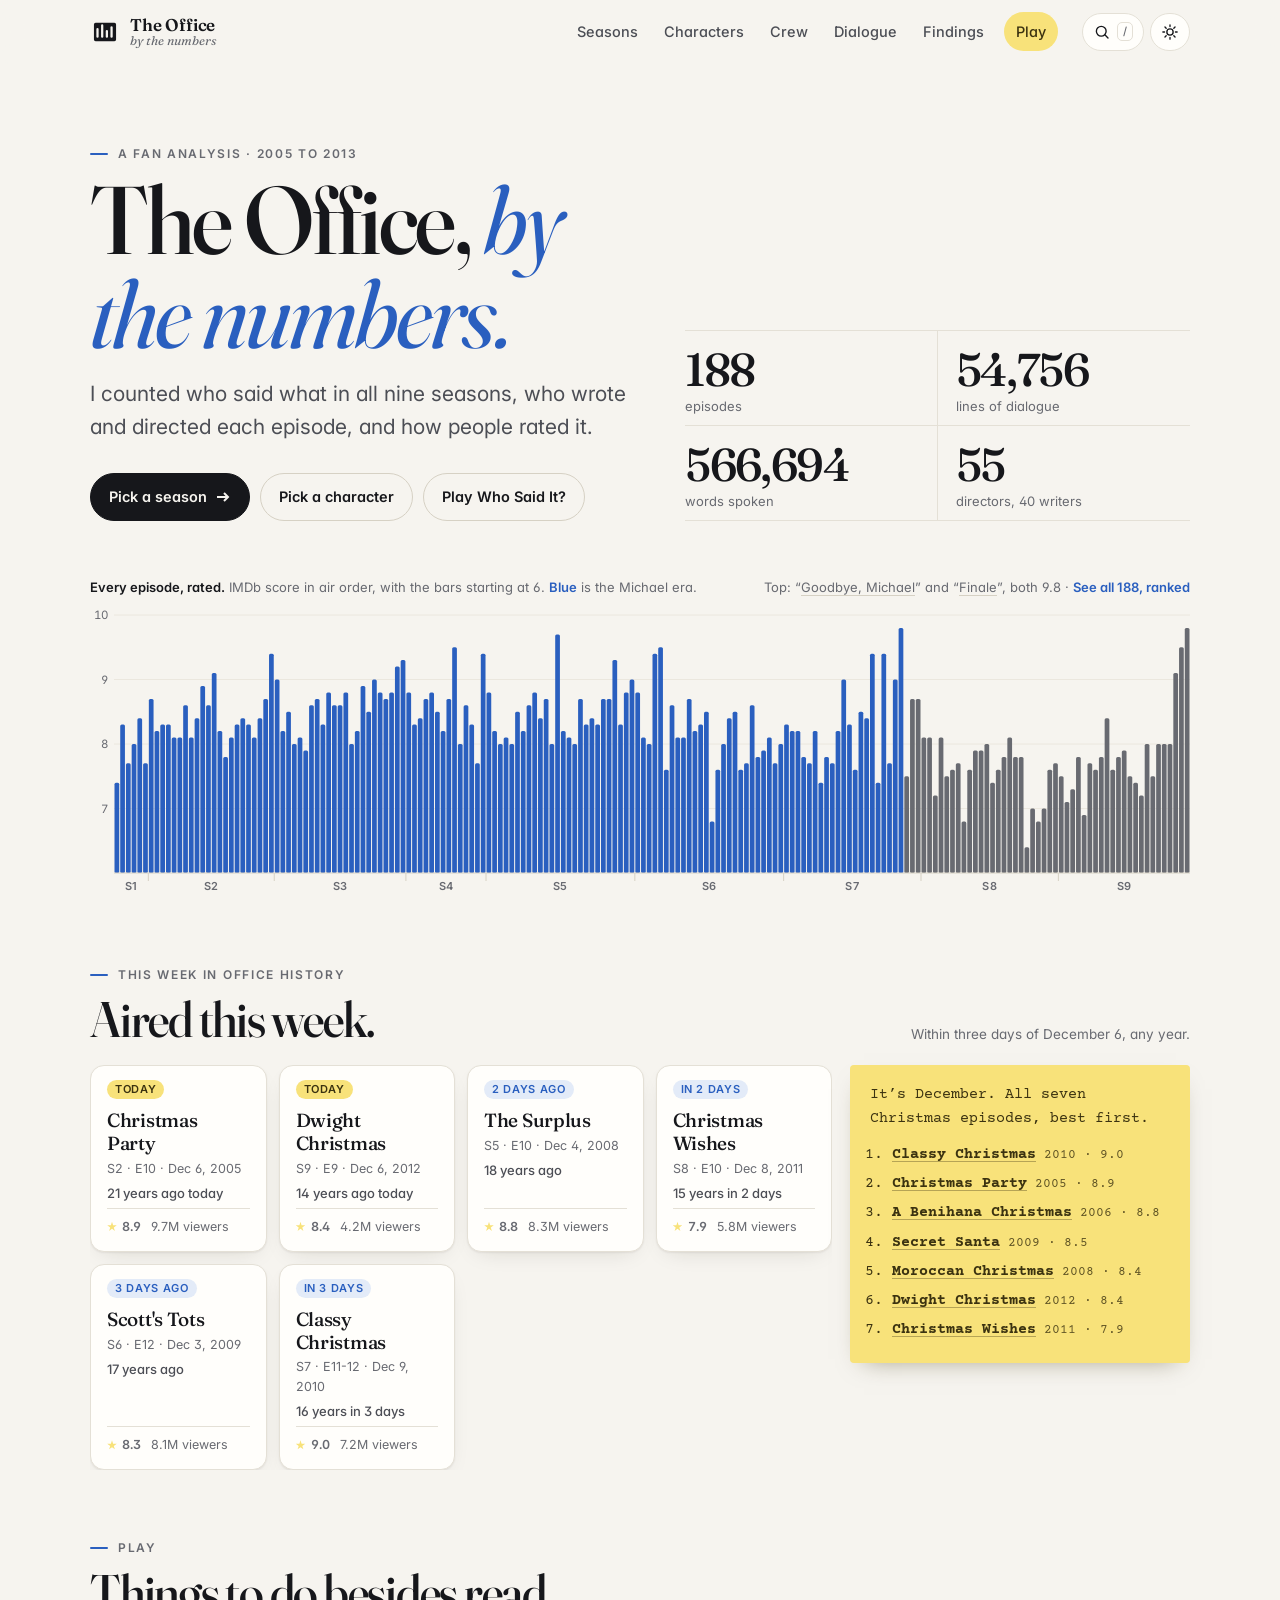
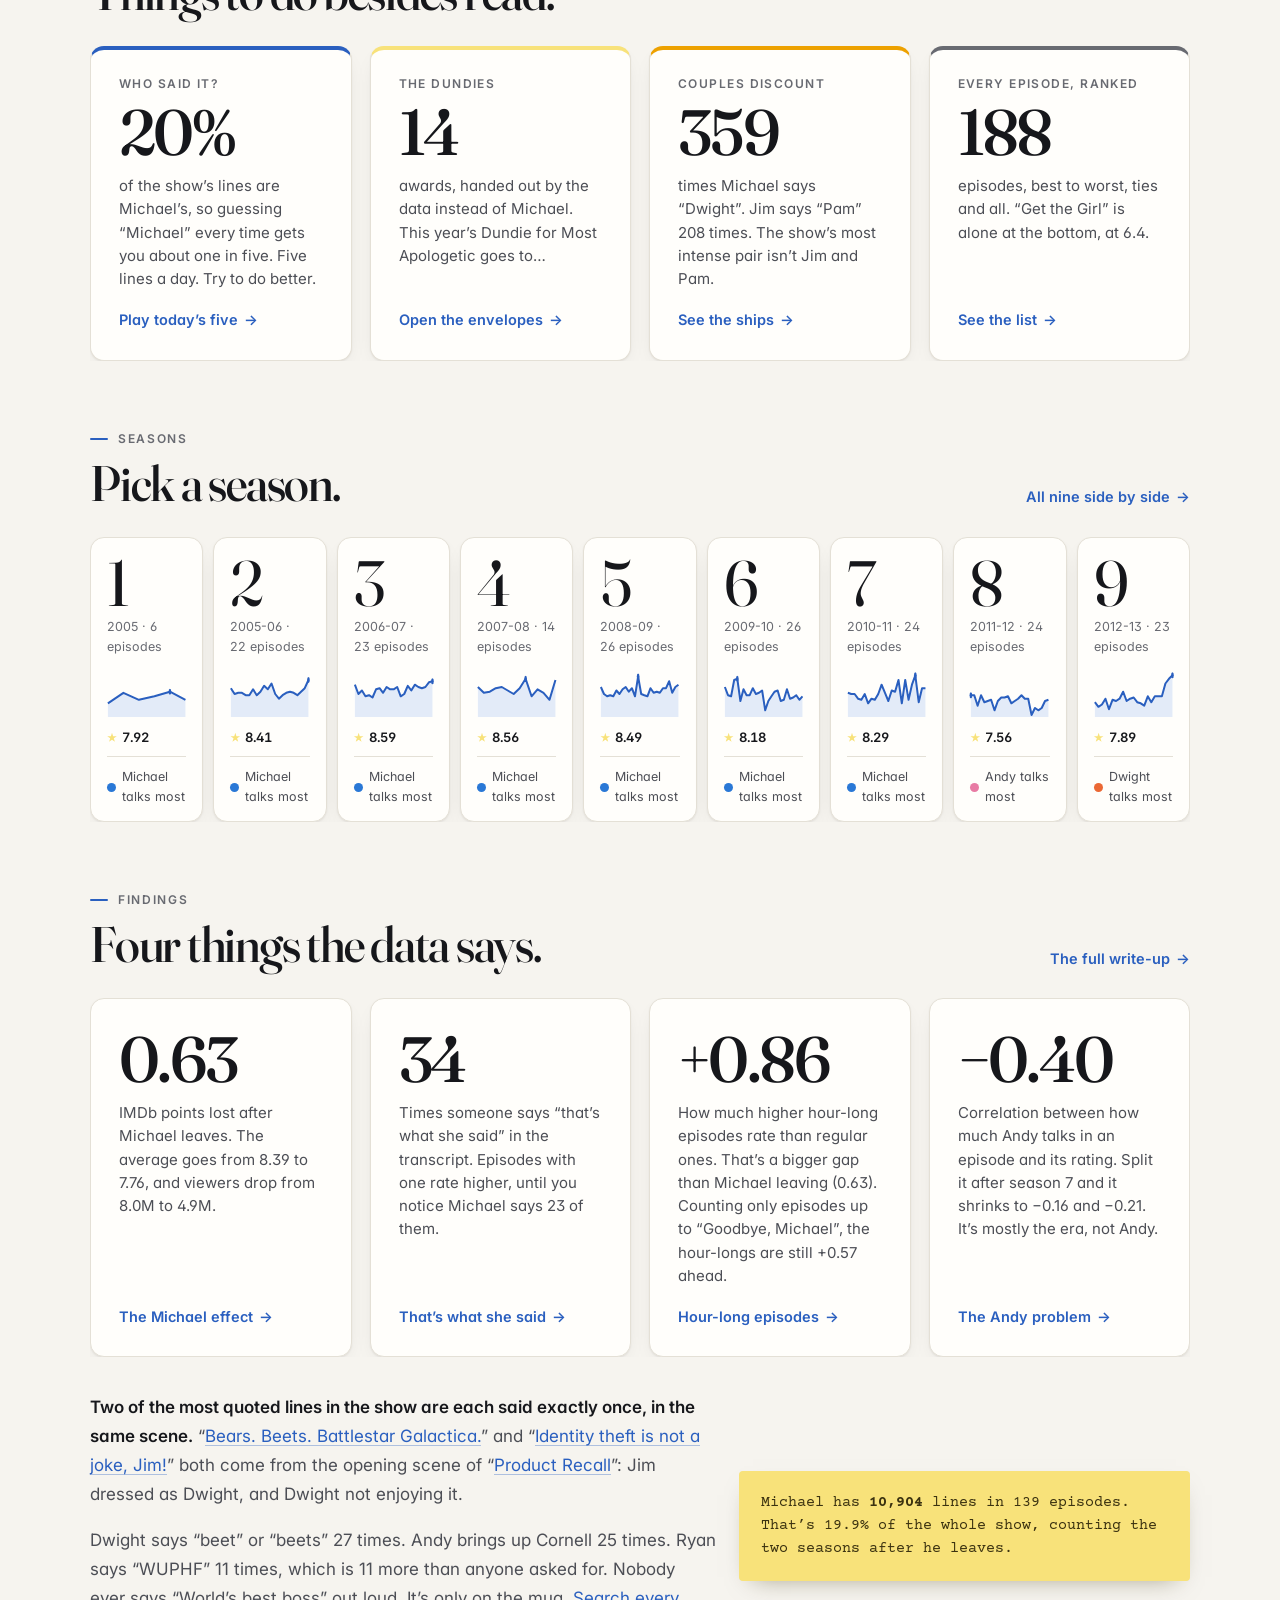
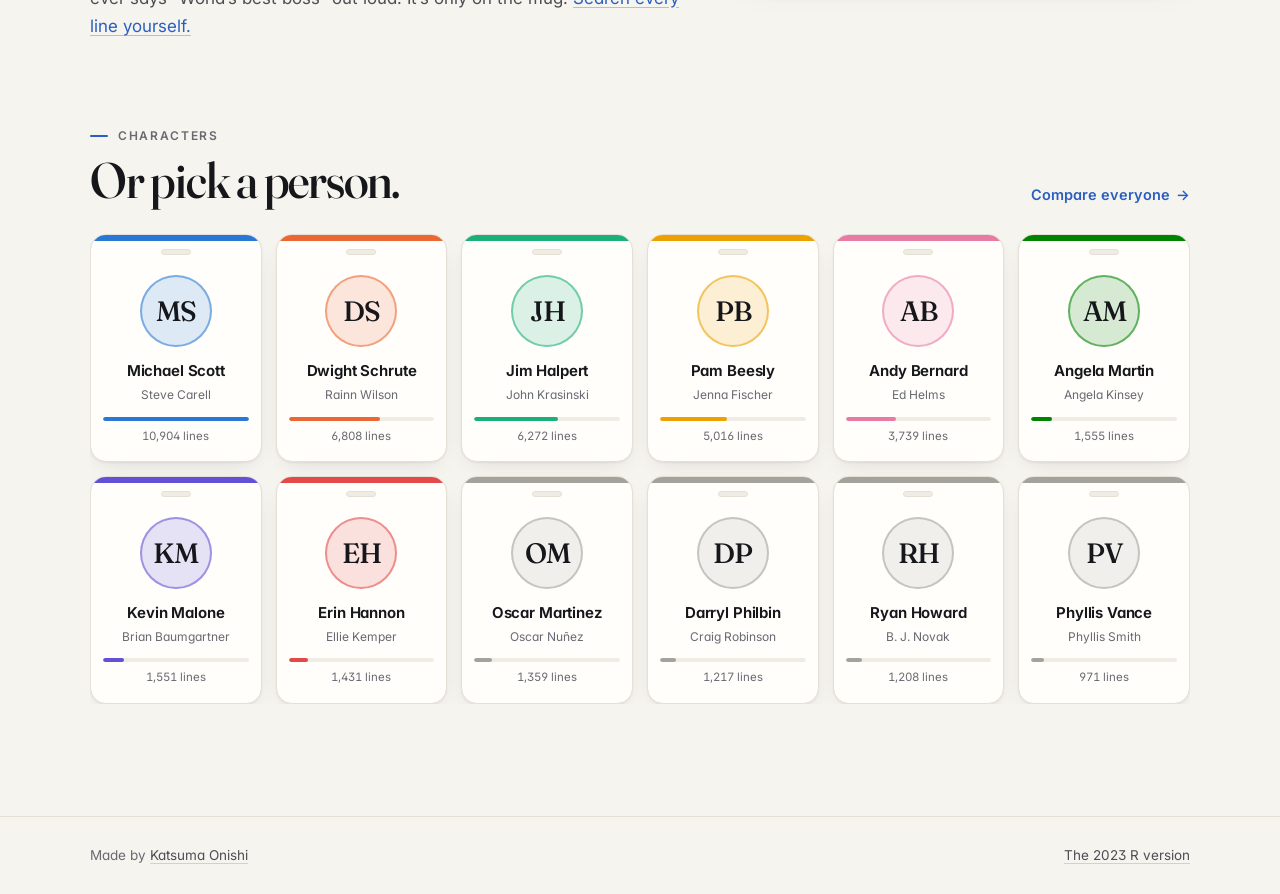
==== commit 07f52152: "fix: review fixes for dialogue, quiz, fun, core Co-Authored-By: Claude Opus 5.5 <noreply@anthropic.c" ====
--- a/index.html
+++ b/index.html
@@ -27,6 +27,8 @@
   <link rel="modulepreload" href="assets/js/talk.js">
   <link rel="modulepreload" href="assets/js/quiz.js">
   <link rel="modulepreload" href="assets/js/fun.js">
+  <link rel="modulepreload" href="assets/js/endless.js">
+  <link rel="modulepreload" href="assets/js/qgen.js">
   <link rel="preload" href="data/office.json" as="fetch" crossorigin="anonymous">
   <script>
     // Set the theme before first paint so dark mode doesn't flash white.
@@ -76,7 +78,7 @@
       <a href="#/crew">Directors &amp; writers</a>
       <a href="#/dialogue">Dialogue</a>
       <a href="#/findings">Findings</a>
-      <a href="#/quiz">Who Said It?</a>
+      <a href="#/quiz">Quiz</a>
       <a href="#/dundies">The Dundies</a>
       <a href="#/couples">Couples Discount</a>
     </nav>
@@ -103,7 +105,7 @@
       <div class="palette-input">
         <svg viewBox="0 0 24 24" aria-hidden="true"><circle cx="11" cy="11" r="6.5"/><path d="m20 20-4.2-4.2"/></svg>
         <input id="palette-q" type="search" placeholder="Episode, character, season, director…" autocomplete="off" spellcheck="false" aria-label="Jump to an episode, character, season or person" role="combobox" aria-controls="palette-list" aria-expanded="true">
-        <kbd>esc</kbd>
+        <button type="button" class="pal-close" id="palette-close" aria-label="Close"><span class="pc-key">esc</span><span class="pc-word">Close</span></button>
       </div>
       <ul id="palette-list" role="listbox"></ul>
     </div>
--- a/assets/css/style.css
+++ b/assets/css/style.css
@@ -594,7 +594,6 @@
 .palette-input { display: flex; gap: 10px; align-items: center; padding: 14px 16px; border-bottom: 1px solid var(--line); }
 .palette-input svg { width: 20px; height: 20px; fill: none; stroke: var(--ink-3); stroke-width: 1.8; }
 .palette-input input { flex: 1; border: 0; background: transparent; font: 400 18px var(--sans); color: var(--ink); outline: none; min-width: 0; }
-.palette-input kbd { font: 500 11px var(--sans); color: var(--ink-3); border: 1px solid var(--line); border-radius: 5px; padding: 1px 6px; }
 #palette-list { list-style: none; margin: 0; padding: 6px; max-height: 56vh; overflow: auto; }
 #palette-list li a { display: flex; justify-content: space-between; gap: 12px; padding: 10px 12px; border-radius: 10px; text-decoration: none; font-size: 14.5px; align-items: center; }
 #palette-list li a small { color: var(--ink-3); font-size: 12px; white-space: nowrap; }
@@ -1028,7 +1027,6 @@
 /* Dundie and couple links in the character hero */
 .ribbons { display: flex; flex-wrap: wrap; align-items: center; gap: 8px; margin-top: 16px; }
 .ribbons .rb-h { font-size: 11px; font-weight: 700; letter-spacing: .08em; text-transform: uppercase; color: var(--ink-3); margin-right: 2px; }
-.ribbons .rb-h:not(:first-child) { margin-left: 8px; }
 .ribbon { display: inline-flex; align-items: center; min-height: 32px; padding: 4px 12px; border-radius: 999px; font-size: 13.5px; font-weight: 600; text-decoration: none; color: var(--ink); background: var(--surface-2); border: 1px solid var(--line); transition: transform .15s ease, border-color .15s ease; }
 .ribbon:hover { transform: translateY(-1px); border-color: var(--cc, var(--accent)); }
 .ribbon.gold { background: var(--note); color: var(--note-ink); border-color: transparent; }
@@ -1783,6 +1781,103 @@
 }
 .cp-nw { white-space: nowrap; }
 
+/* ================================================================ endless quiz */
+
+.eq-h { font: 500 clamp(24px, 3vw, 32px)/1.15 var(--serif); letter-spacing: -.02em; margin: 0 0 6px; }
+.eq-top-grid { display: grid; grid-template-columns: minmax(0, 1.25fr) minmax(0, 1fr); gap: 18px; align-items: stretch; }
+@media (max-width: 800px) { .eq-top-grid { grid-template-columns: 1fr; } }
+
+/* title and the meter to the next one */
+.eq-rank-card { padding: 22px 24px; }
+.eq-rank-t { font: 500 clamp(28px, 4vw, 40px)/1.08 var(--serif); letter-spacing: -.025em; margin: 0; text-wrap: balance; }
+.eq-rank.sm .eq-rank-t { font-size: 22px; }
+.eq-rank-l { margin: 8px 0 0; color: var(--ink-2); font-size: 15px; }
+.eq-meter { height: 10px; border-radius: 999px; background: var(--bg-2); margin: 16px 0 10px; overflow: hidden; }
+.eq-rank.sm .eq-meter { height: 8px; margin: 12px 0 8px; }
+.eq-meter span { display: block; height: 100%; border-radius: inherit; background: var(--accent); transition: width .8s var(--ease); }
+.eq-rank-n { display: flex; flex-wrap: wrap; justify-content: space-between; gap: 4px 12px; margin: 0; font-size: 13.5px; color: var(--ink-3); }
+.eq-rank-n b { color: var(--ink); font-weight: 650; font-variant-numeric: tabular-nums; }
+
+.eq-daily { display: flex; flex-direction: column; gap: 4px; padding: 22px 24px; text-decoration: none; color: inherit; background: var(--note); color: var(--note-ink); border-color: transparent; transition: transform .2s var(--ease), box-shadow .2s var(--ease); }
+.eq-daily .qz-kicker, .eq-daily .card-sub { color: inherit; opacity: .8; }
+.eq-daily .card-title { color: inherit; }
+.eq-daily .link-arrow { margin-top: auto; padding-top: 12px; color: inherit; font-weight: 650; }
+@media (hover: hover) { .eq-daily:hover { transform: translateY(-2px); box-shadow: var(--shadow-lg); } }
+
+/* difficulty */
+.eq-pick-head { display: flex; flex-wrap: wrap; align-items: end; justify-content: space-between; gap: 14px 24px; margin-bottom: 18px; }
+.eq-levels { display: inline-grid; grid-auto-flow: column; grid-auto-columns: minmax(0, 1fr); gap: 4px; padding: 4px; border-radius: 16px; background: var(--bg-2); }
+.eq-top .eq-levels { margin-top: 20px; }
+.eq-level { display: flex; flex-direction: column; align-items: center; justify-content: center; min-height: 48px; padding: 6px 16px; border: 0; border-radius: 12px; background: transparent; color: var(--ink-2); font: inherit; text-decoration: none; cursor: pointer; transition: background .2s var(--ease), color .2s var(--ease); }
+.eq-level b { font-size: 15px; font-weight: 650; }
+.eq-level small { font-size: 11.5px; color: var(--ink-3); white-space: nowrap; }
+.eq-level.on { background: var(--surface); color: var(--ink); box-shadow: var(--shadow); }
+.eq-level:focus-visible { outline: 2px solid var(--accent); outline-offset: 2px; }
+@media (max-width: 520px) { .eq-levels { display: grid; width: 100%; } .eq-level { padding: 6px 8px; } }
+
+/* the games */
+.eq-g { font: 650 12px/1.4 var(--sans); letter-spacing: .1em; text-transform: uppercase; color: var(--ink-3); margin: 28px 0 10px; }
+.eq-games { display: grid; grid-template-columns: repeat(auto-fill, minmax(250px, 1fr)); gap: 12px; }
+.eq-game { position: relative; display: flex; flex-direction: column; gap: 6px; min-height: 140px; padding: 18px 46px 16px 18px; border: 1px solid var(--line); border-radius: 18px; background: var(--surface); color: inherit; text-decoration: none; box-shadow: var(--shadow); transition: transform .2s var(--ease), border-color .2s var(--ease), box-shadow .2s var(--ease); }
+.eq-game.big { min-height: 0; padding: 22px 56px 20px 22px; background: var(--accent); border-color: transparent; color: #fff; }
+.eq-game-t { font: 500 21px/1.15 var(--serif); letter-spacing: -.015em; }
+.eq-game.big .eq-game-t { font-size: 28px; }
+.eq-game-b { font-size: 14px; line-height: 1.45; color: var(--ink-2); }
+.eq-game-s { margin-top: auto; padding-top: 6px; font-size: 12.5px; color: var(--ink-3); }
+.eq-game-s b { color: var(--ink); font-weight: 650; }
+.eq-game.big .eq-game-b, .eq-game.big .eq-game-s, .eq-game.big .eq-game-s b { color: rgb(255 255 255 / 88%); }
+.eq-go { position: absolute; right: 16px; top: 18px; width: 22px; height: 22px; color: var(--ink-3); transition: transform .2s var(--ease), color .2s var(--ease); }
+.eq-game.big .eq-go { color: #fff; top: 24px; right: 22px; }
+.eq-go svg { width: 100%; height: 100%; fill: none; stroke: currentColor; stroke-width: 1.8; stroke-linecap: round; stroke-linejoin: round; }
+@media (hover: hover) {
+  .eq-game:hover { transform: translateY(-2px); border-color: var(--line-2); box-shadow: var(--shadow-lg); }
+  .eq-game:hover .eq-go { transform: translateX(3px); color: var(--accent); }
+  .eq-game.big:hover .eq-go { color: #fff; }
+}
+.eq-game:focus-visible { outline: 2px solid var(--accent); outline-offset: 3px; }
+
+/* the ledger */
+.eq-ledger td small { display: block; font-size: 11.5px; color: var(--ink-3); font-variant-numeric: tabular-nums; }
+.eq-ledger td b { font-variant-numeric: tabular-nums; }
+.eq-ledger tfoot td { font-weight: 650; border-top: 1px solid var(--line-2); }
+.eq-chips { display: flex; flex-wrap: wrap; gap: 8px; margin-top: 12px; }
+.eq-chips .chip { min-height: 36px; padding: 6px 14px; text-decoration: none; color: var(--ink); font-size: 14px; }
+.eq-chips .chip:hover { background: var(--accent-soft); }
+
+/* play */
+.eq-worth { font: 650 12.5px/1 var(--sans); padding: 6px 10px; border-radius: 999px; background: var(--bg-2); color: var(--ink-2); font-variant-numeric: tabular-nums; white-space: nowrap; }
+.eq-worth:empty { display: none; }
+.eq-worth.double { background: var(--note); color: var(--note-ink); }
+.eq-worth.won { background: var(--good); color: #fff; animation: eq-pop .5s var(--spring); }
+.eq-worth.lost { background: var(--bg-2); color: var(--ink-3); }
+.eq-toast { margin: 14px 0 0; padding: 10px 12px; border-radius: 12px; background: var(--note); color: var(--note-ink); font-size: 13.5px; line-height: 1.45; animation: eq-pop .5s var(--spring); }
+.eq-q { margin: 0; font: 500 clamp(22px, 2.6vw, 28px)/1.25 var(--serif); letter-spacing: -.015em; text-wrap: pretty; }
+.eq-gap { display: inline-block; min-width: 3ch; border-bottom: 2px solid var(--accent); color: var(--accent); }
+.eq-full { margin: 0 0 10px; font: 400 17px/1.5 var(--mono); }
+.eq-full mark { background: var(--note); color: var(--note-ink); border-radius: 3px; padding: 0 2px; }
+.eq-script { margin: 0; font-size: 15px; }
+.eq-cite { margin: 12px 0 0; padding: 4px 14px; border-radius: 12px; background: var(--bg-2); font-size: 14px; }
+.eq-why { margin: 0; font-size: 16px; line-height: 1.55; color: var(--ink); }
+.eq-plays { display: block; font-size: 12px; font-weight: 500; color: var(--ink-3); }
+.eq-list { list-style: none; margin: 0; padding: 0; counter-reset: eq; }
+.eq-list li { counter-increment: eq; display: grid; grid-template-columns: 26px minmax(0, 1fr) auto; gap: 4px 10px; align-items: baseline; padding: 9px 0; border-top: 1px dashed var(--line); font-size: 15px; }
+.eq-list li:first-child { border-top: 0; }
+.eq-list li::before { content: counter(eq); font: 650 12px var(--sans); color: var(--ink-3); }
+.eq-list li span { font-size: 13px; color: var(--ink-3); white-space: nowrap; }
+.eq-list li.on a { font-weight: 650; }
+.eq-list li.on::before { color: var(--good); }
+@media (max-width: 520px) { .eq-list li { grid-template-columns: 22px minmax(0, 1fr); } .eq-list li span { grid-column: 2; } }
+.eq-card .hbars { margin-top: 8px; }
+@keyframes eq-pop { from { transform: scale(.85); opacity: 0; } }
+@media (prefers-reduced-motion: reduce) { .eq-worth.won, .eq-toast { animation: none; } }
+/* The dark theme's accent is a light blue, so the big card's text goes dark to stay readable. */
+:root[data-theme="dark"] .eq-game.big, :root[data-theme="dark"] .eq-game.big .eq-go { color: #0e1a33; }
+:root[data-theme="dark"] .eq-game.big .eq-game-b, :root[data-theme="dark"] .eq-game.big .eq-game-s, :root[data-theme="dark"] .eq-game.big .eq-game-s b { color: rgb(14 26 51 / 85%); }
+@media (prefers-color-scheme: dark) {
+  :root:not([data-theme="light"]) .eq-game.big, :root:not([data-theme="light"]) .eq-game.big .eq-go { color: #0e1a33; }
+  :root:not([data-theme="light"]) .eq-game.big .eq-game-b, :root:not([data-theme="light"]) .eq-game.big .eq-game-s, :root:not([data-theme="light"]) .eq-game.big .eq-game-s b { color: rgb(14 26 51 / 85%); }
+}
+
 /* ================================================================ sideways rails */
 
 /* Rails that scroll sideways scroll only sideways. overflow-x: auto quietly makes overflow-y auto too, so a card's
@@ -1791,3 +1886,87 @@
   overflow-y: hidden; overscroll-behavior-x: contain;
 }
 details.tv .table-wrap { overflow-y: auto; }
+
+/* ================================================================ review fixes */
+
+/* sweep-01: on a phone the nine season pills fit in one row, so the current season (8 or 9) is never
+   scrolled off or faded by the mask. pages.js gives the season page's subnav pills the extra class
+   .season-pills. Three classes so it beats the later ".pills.scroll { overflow-y: hidden }" rail rule. */
+@media (max-width: 520px) {
+  .subnav .pills.scroll.season-pills {
+    display: grid; grid-template-columns: repeat(9, minmax(0, 1fr)); gap: 4px;
+    overflow: visible; mask-image: none; -webkit-mask-image: none;
+  }
+  .subnav .season-pills .pill { padding-inline: 0; text-align: center; }
+}
+
+/* fan-09: focus rings on pills inside a sideways scroller (#/episodes season filter, season subnav)
+   are drawn inside the pill so the scroller doesn't clip them. */
+.pills.scroll .pill:focus-visible { outline-offset: -2px; }
+
+/* fan-04 (toggle half, used on #/episodes and other pages): in dark, the selected thumb (--surface)
+   is nearly the same as the track (--bg-2). Lift it to --line-2 so the choice shows. */
+:root[data-theme="dark"] .toggle button.on { background: var(--line-2); }
+@media (prefers-color-scheme: dark) {
+  :root:not([data-theme="light"]) .toggle button.on { background: var(--line-2); }
+}
+
+/* fan-02 (global, skip if another fix file already has it): main#app takes focus after every render
+   only so screen readers and the skip link land somewhere; it doesn't need a ring framing the page. */
+#app:focus, #app:focus-visible { outline: none; }
+
+/* sweep-03: character page ribbons. people.js now wraps each label with its own pills in .rb-g, so
+   "Couples Discount" can't end the Dundie line on a phone with its pills orphaned below it.
+   The label is now the first child of its group, so the old
+   `.ribbons .rb-h:not(:first-child) { margin-left: 8px; }` (style.css ~1031) no longer matches and can go;
+   the 16px column gap spaces the groups instead. Theme-neutral (no colours). */
+.ribbons { column-gap: 16px; }
+.ribbons .rb-g { display: inline-flex; flex-wrap: wrap; align-items: center; gap: 8px; min-width: 0; }
+
+/* fan-03: "Longest single line" on character pages. Drop the hidden inner scroll box (no visible scrollbar,
+   no fade, read as a truncation bug); the card grows instead. Pam's 232 words are about 590px on a phone.
+   Replaces the max-height/overflow in `.long-line .tx` (style.css ~935); keep its font-size, line-height
+   and overflow-wrap. Theme-neutral. */
+.long-line .tx { max-height: none; overflow: visible; }
+
+/* fan-04, toggle half only (#/crew Role/Sort, #/character Share/Lines). This is the shared .toggle
+   component, so it also changes #/episodes and #/findings: merge it once. In dark the .on thumb was
+   --surface (#1b1c20) on a --bg-2 (#17181c) track; --line-2 (#3a3b42) separates it. Light is unchanged. */
+/* (toggle contrast: see the pages fixes above) */
+
+/* fan-10: the jump-to palette's close control is a real button now (index.html #palette-close, wired to
+   closePal() in app.js). Where there's a mouse it still looks like the old "esc" keycap; on touch it reads
+   "Close" and is 40px tall. Replaces `.palette-input kbd` (style.css ~597), which nothing uses any more. */
+.pal-close { flex: none; font: 500 11px var(--sans); color: var(--ink-3); background: transparent; border: 1px solid var(--line); border-radius: 5px; padding: 1px 6px; line-height: 17px; cursor: pointer; }
+.pal-close:hover { color: var(--ink); border-color: var(--line-2); }
+.pal-close .pc-word { display: none; }
+@media (hover: none), (pointer: coarse) {
+  .pal-close { min-height: 40px; margin: -8px -8px -8px 0; padding: 0 10px; border: 0; border-radius: 8px; font: 600 14px var(--sans); color: var(--accent); }
+  .pal-close .pc-key { display: none; }
+  .pal-close .pc-word { display: inline; }
+}
+
+/* fan-04, palette half: the selected result was --bg-2 on a --surface box, nearly invisible in dark.
+   A blue tint plus an accent bar marks the row Enter will open, in both themes. Must come after
+   `#palette-list li a.sel, #palette-list li a:hover` (style.css ~601), same specificity. */
+#palette-list li a.sel { background: var(--accent-soft); box-shadow: inset 3px 0 0 var(--accent); }
+
+/* fan-05: on phones the "who answers whom" names now sit in their own column outside the scroller
+   (charts.js matrix() builds the split and its inline layout). The edge fade goes away once the last
+   column is in view: matrix() toggles .at-end on .matrix-wrap. Extends `.matrix-wrap::after` (style.css ~524). */
+.matrix-wrap::after { transition: opacity .2s; }
+.matrix-wrap.at-end::after { opacity: 0; }
+
+/* sweep-02: the quotable stamp's scale-in (@keyframes tk-stamp, from scale 1.9) grew out from the stamp's centre,
+   so on a 390px phone the right-column stamps poked past the viewport for about half a second and the page
+   scrolled sideways. Growing from the right edge keeps it inside its card. Add to the .tk-stamp block
+   (style.css ~1093). Theme-neutral (no colours). */
+.tk-stamp { transform-origin: right center; }
+
+/* fan-07: "Keep reading" / "Show less" gets a 40px tall hit area. The negative margins keep the text and the gap to
+   the source line where they were (the old button was 26px: 8px padding on top, 2px below). */
+.dn-more { display: inline-flex; align-items: center; min-height: 40px; padding: 0 14px 0 0; margin: -4px 0 -10px; }
+
+/* fan-09: .dn-rn clips with overflow:hidden for the ellipsis, which cut the focus ring down to two brackets.
+   Draw the ring inside the link instead. */
+.dn-rn a:focus-visible { outline-offset: -2px; border-radius: 3px; }
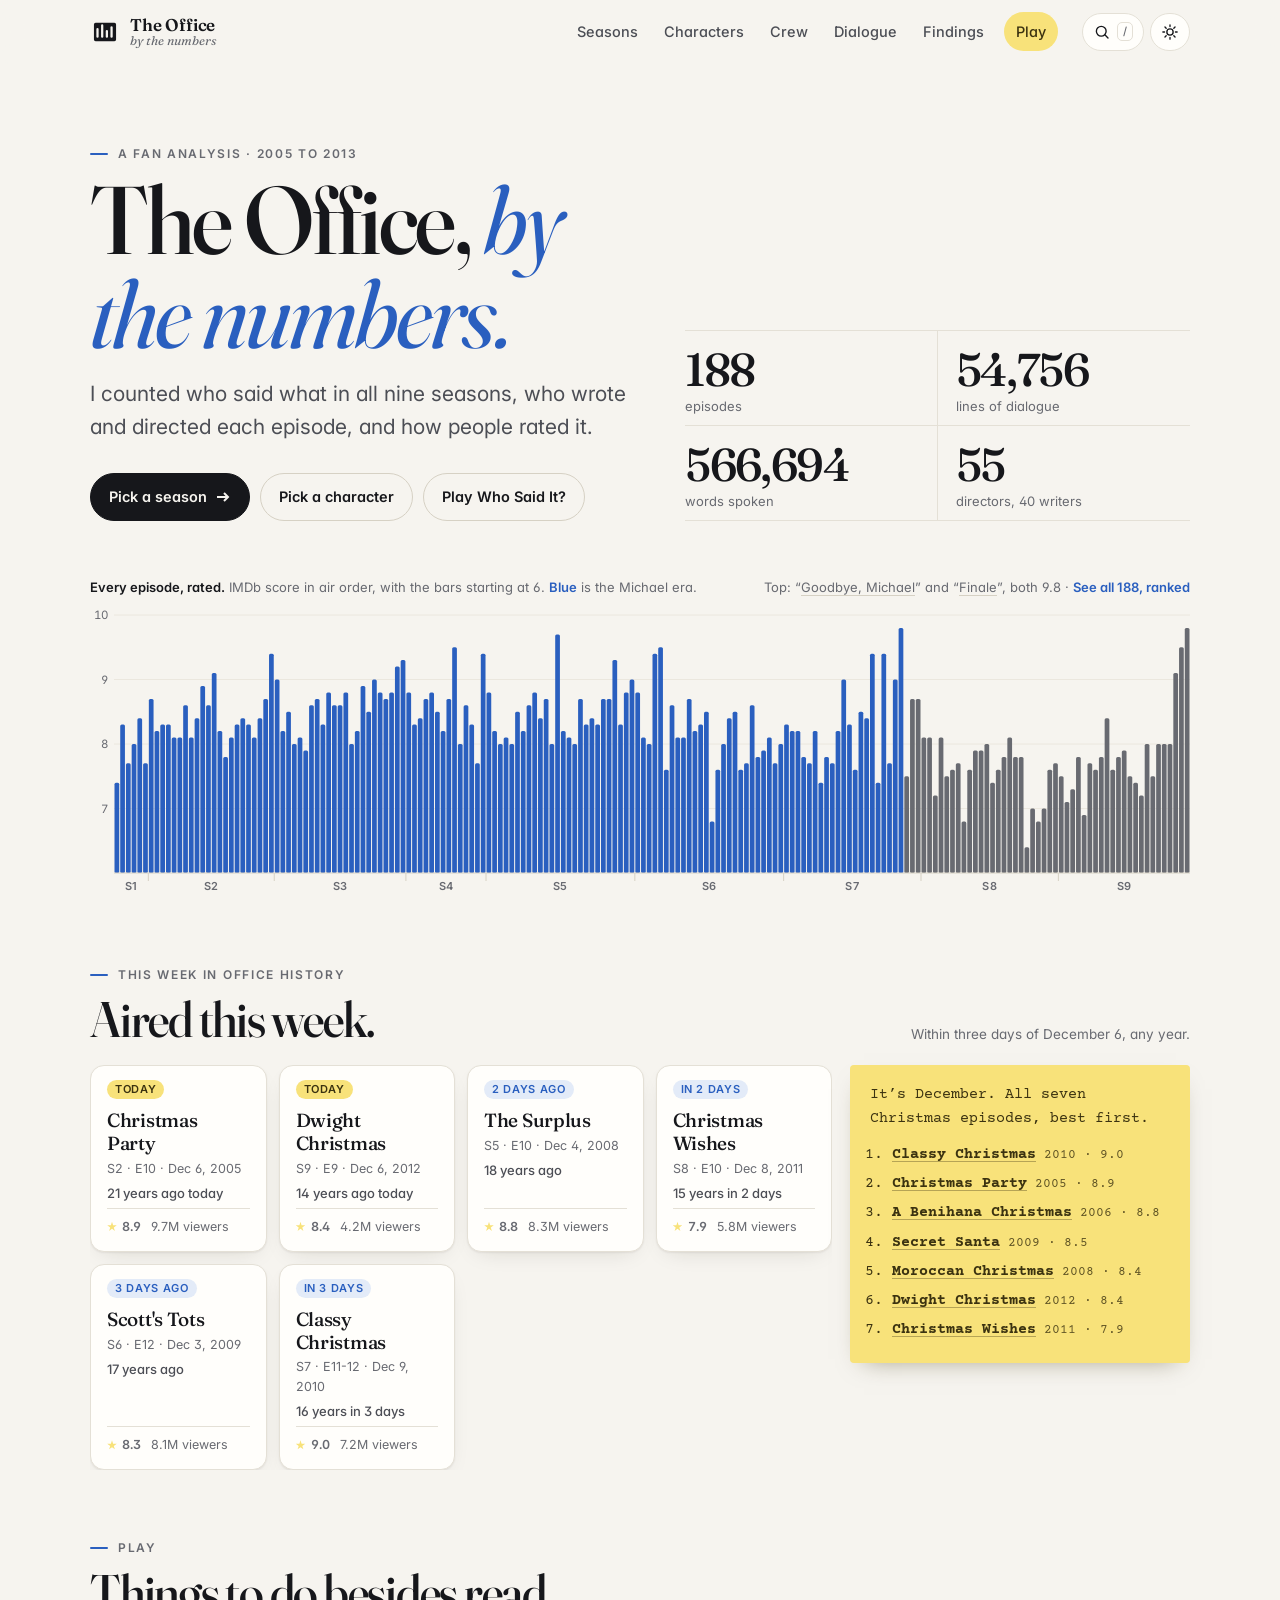
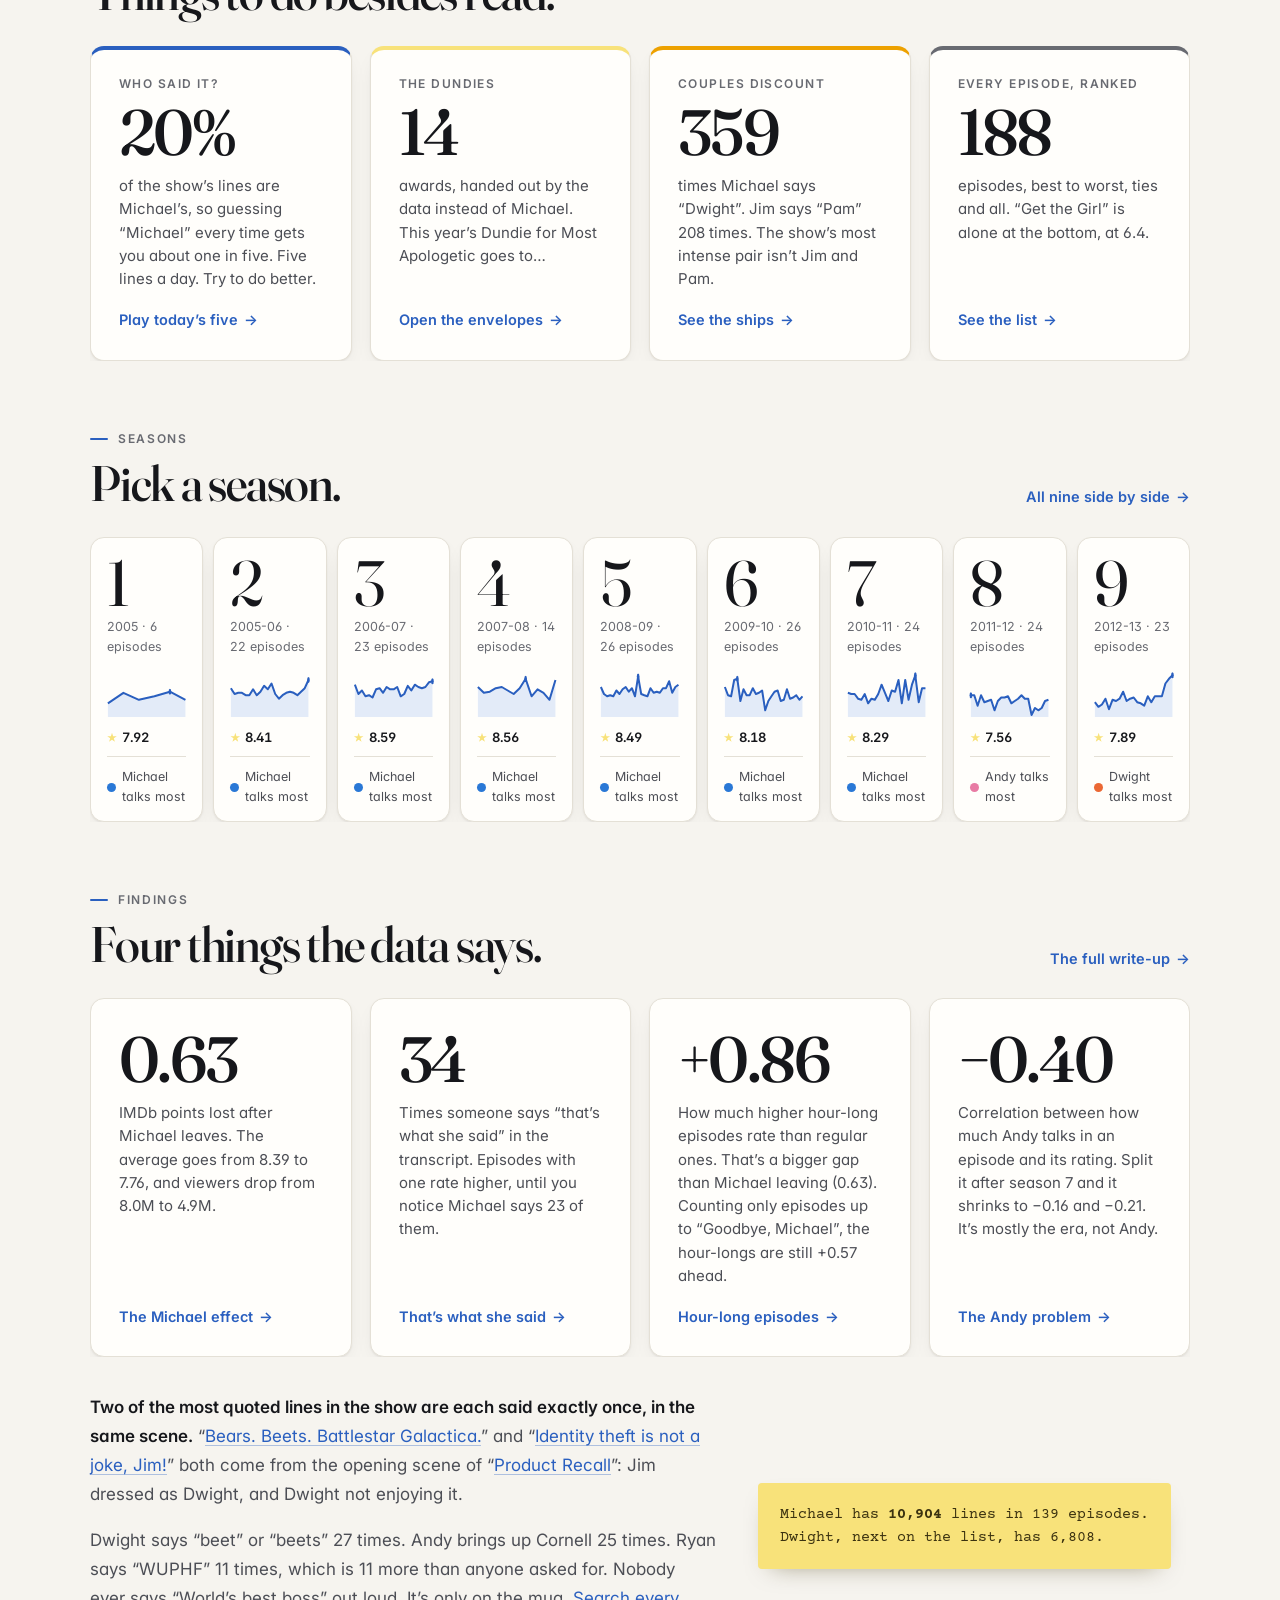
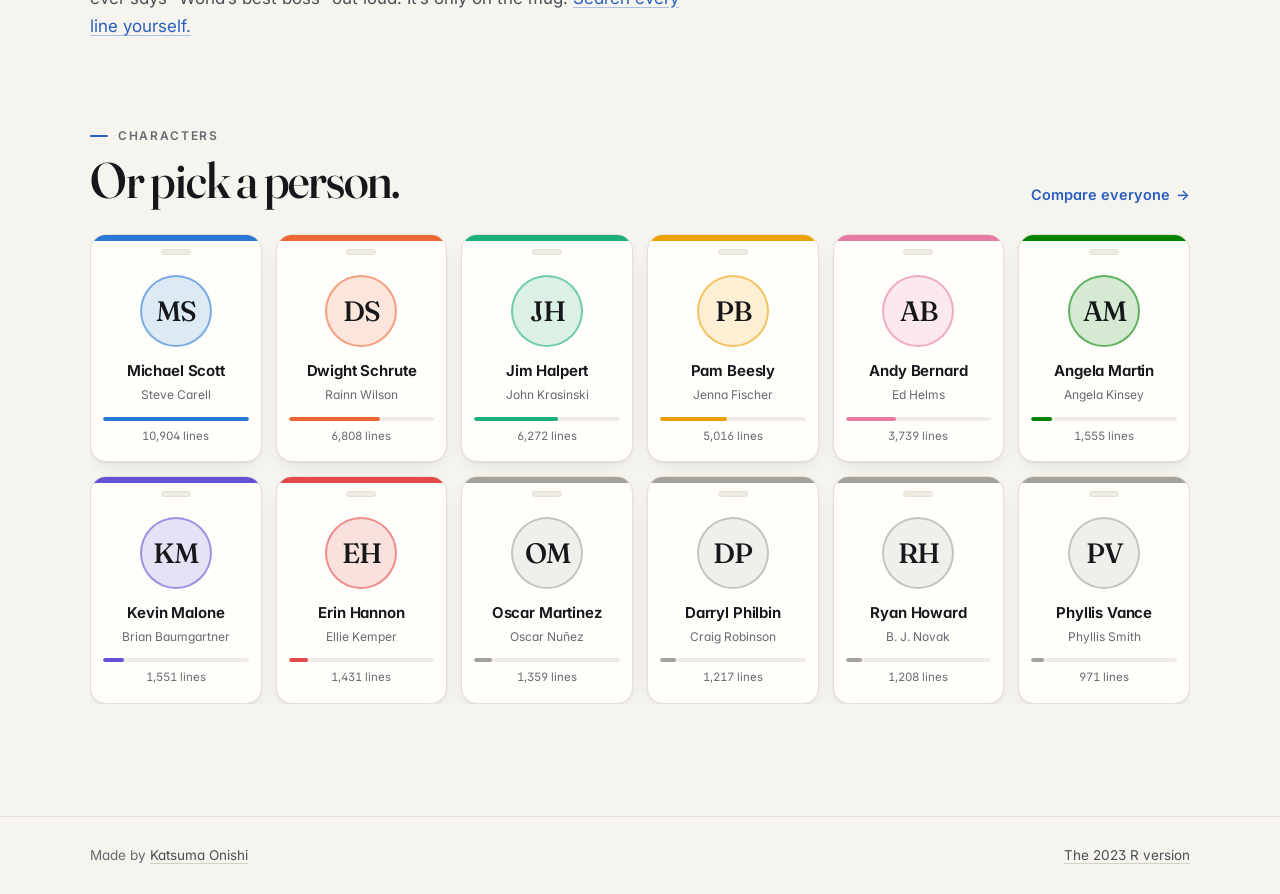
==== commit 511f09db: "feat: link the 2023 version from menu and search Co-Authored-By: Claude Opus 5.5 <noreply@anthropic." ====
--- a/index.html
+++ b/index.html
@@ -69,6 +69,7 @@
     </div>
   </header>
 
+  <div class="sheet-back" id="sheet-back" hidden></div>
   <div class="sheet" id="sheet" hidden>
     <nav aria-label="Main, mobile">
       <a href="#/">Home</a>
@@ -82,6 +83,7 @@
       <a href="#/dundies">The Dundies</a>
       <a href="#/couples">Couples Discount</a>
     </nav>
+    <a class="sheet-old" href="original/2023-report.html">The 2023 R version</a>
   </div>
 
   <main id="app" tabindex="-1">
--- a/assets/css/style.css
+++ b/assets/css/style.css
@@ -140,18 +140,20 @@
 }
 .menu-btn { display: none; }
 
-/* The menu drops down to three quarters of the way down the screen; the dimmed strip below it closes it (app.js). */
+/* The menu drops down to three quarters of the way down the screen. A tap anywhere but a link closes it (app.js). */
 .sheet {
   position: fixed; inset: 63px 0 auto 0; height: calc(75vh - 63px); height: calc(75dvh - 63px); min-height: 320px; z-index: 45; background: var(--bg);
-  padding: 8px var(--pad) 16px; overflow: auto; overscroll-behavior: contain; animation: sheet-in .3s var(--ease);
-  border-bottom: 1px solid var(--line); border-radius: 0 0 22px 22px; box-shadow: 0 24px 48px -24px rgb(0 0 0 / 35%), 0 0 0 100vmax rgb(10 10 12 / 28%);
+  padding: 4px var(--pad) 6px; overflow: auto; overscroll-behavior: contain; animation: sheet-in .3s var(--ease);
+  border-bottom: 1px solid var(--line); border-radius: 0 0 22px 22px; box-shadow: 0 24px 48px -24px rgb(0 0 0 / 35%);
 }
 .sheet nav { display: flex; flex-direction: column; }
+.sheet-back { position: fixed; inset: 0; z-index: 44; background: rgb(10 10 12 / 28%); cursor: pointer; -webkit-tap-highlight-color: transparent; animation: fade .3s; }
 .sheet a {
-  text-decoration: none; font: 500 23px/1.25 var(--serif); letter-spacing: -.015em; padding: clamp(9px, 1.5dvh, 13px) 0;
+  text-decoration: none; font: 500 clamp(18px, 2.7dvh, 23px)/1.25 var(--serif); letter-spacing: -.015em; padding: clamp(6px, 1.1dvh, 13px) 0;
   border-bottom: 1px solid var(--line); opacity: 0; animation: rise .45s var(--ease) forwards;
 }
 .sheet a:last-child { border-bottom: 0; }
+.sheet a.sheet-old { display: inline-block; font: 500 14px/1.4 var(--sans); letter-spacing: 0; color: var(--ink-3); padding: 8px 0 2px; border: 0; animation-delay: .3s; text-decoration: underline; text-decoration-color: var(--line-2); text-underline-offset: 3px; }
 .sheet a:nth-child(2) { animation-delay: .03s } .sheet a:nth-child(3) { animation-delay: .06s } .sheet a:nth-child(4) { animation-delay: .09s }
 .sheet a:nth-child(5) { animation-delay: .12s } .sheet a:nth-child(6) { animation-delay: .15s } .sheet a:nth-child(7) { animation-delay: .18s }
 .sheet a:nth-child(8) { animation-delay: .21s } .sheet a:nth-child(9) { animation-delay: .24s } .sheet a:nth-child(n+10) { animation-delay: .27s }
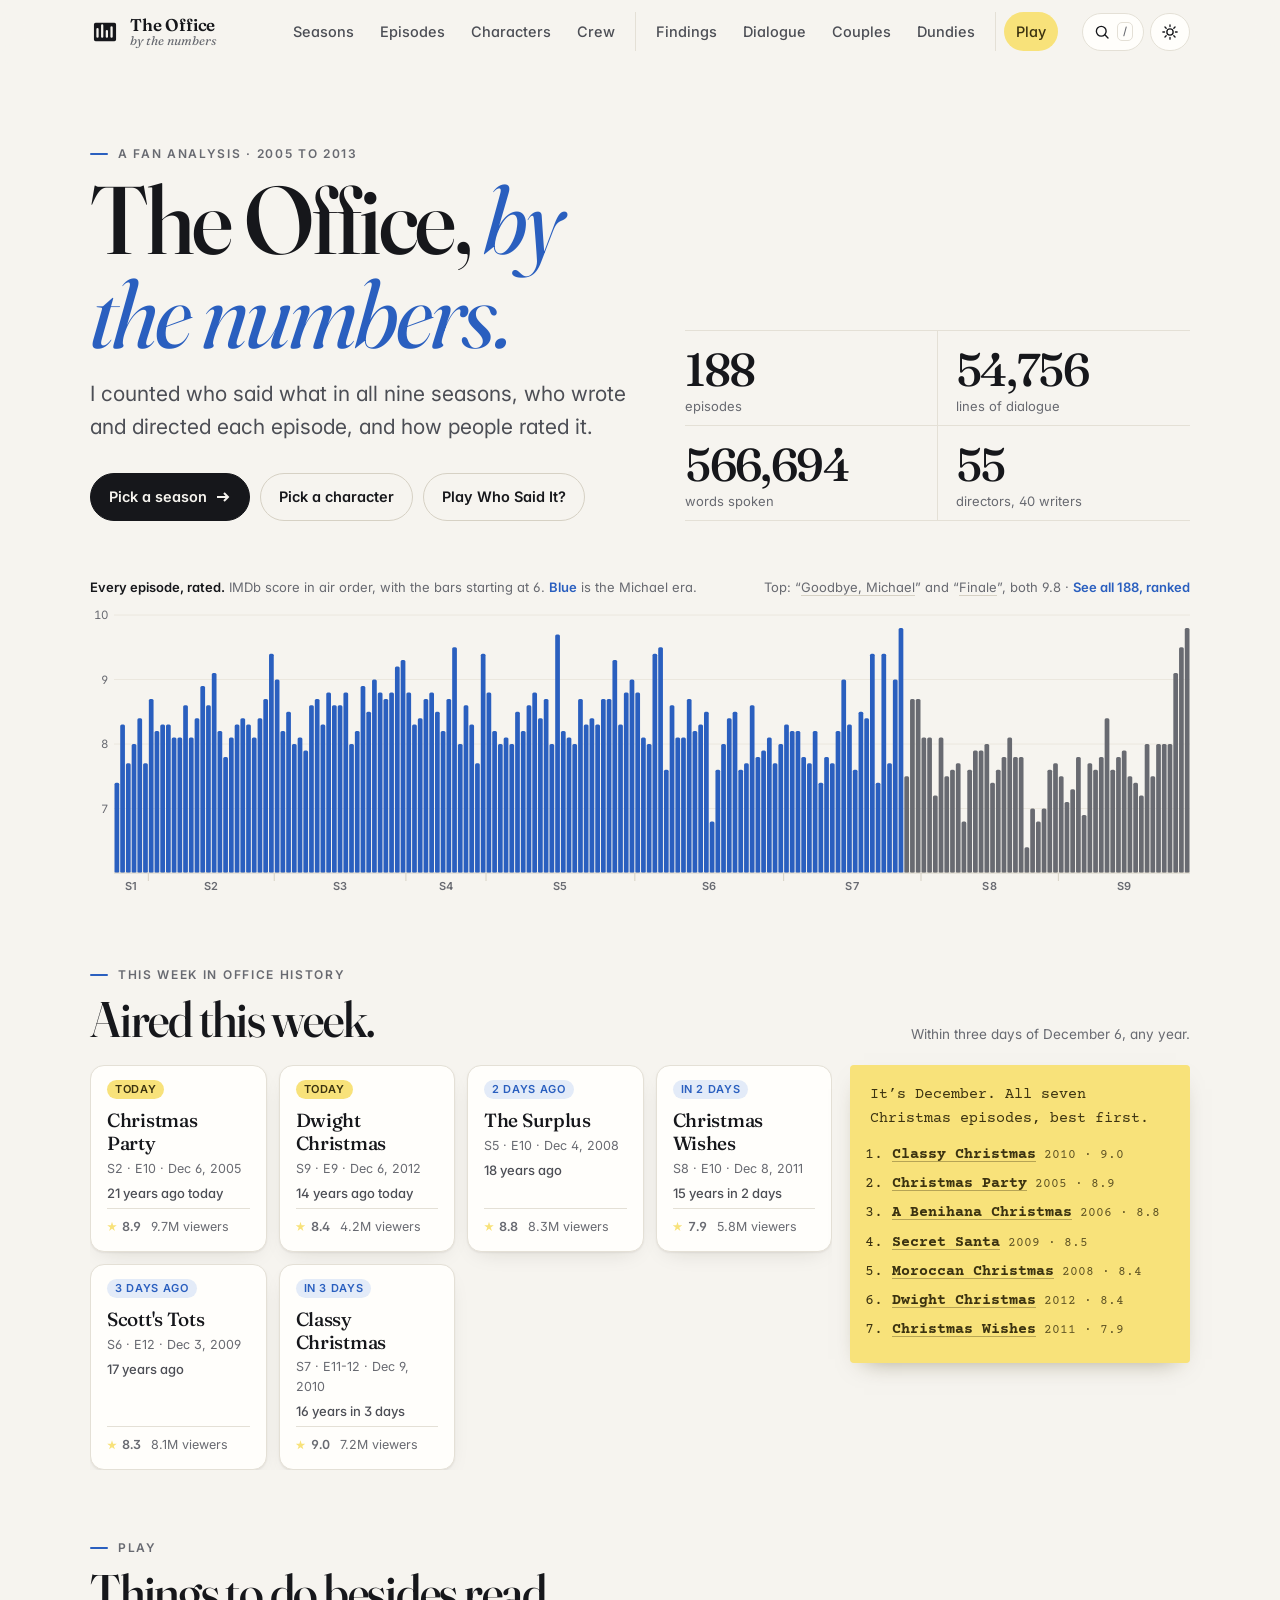
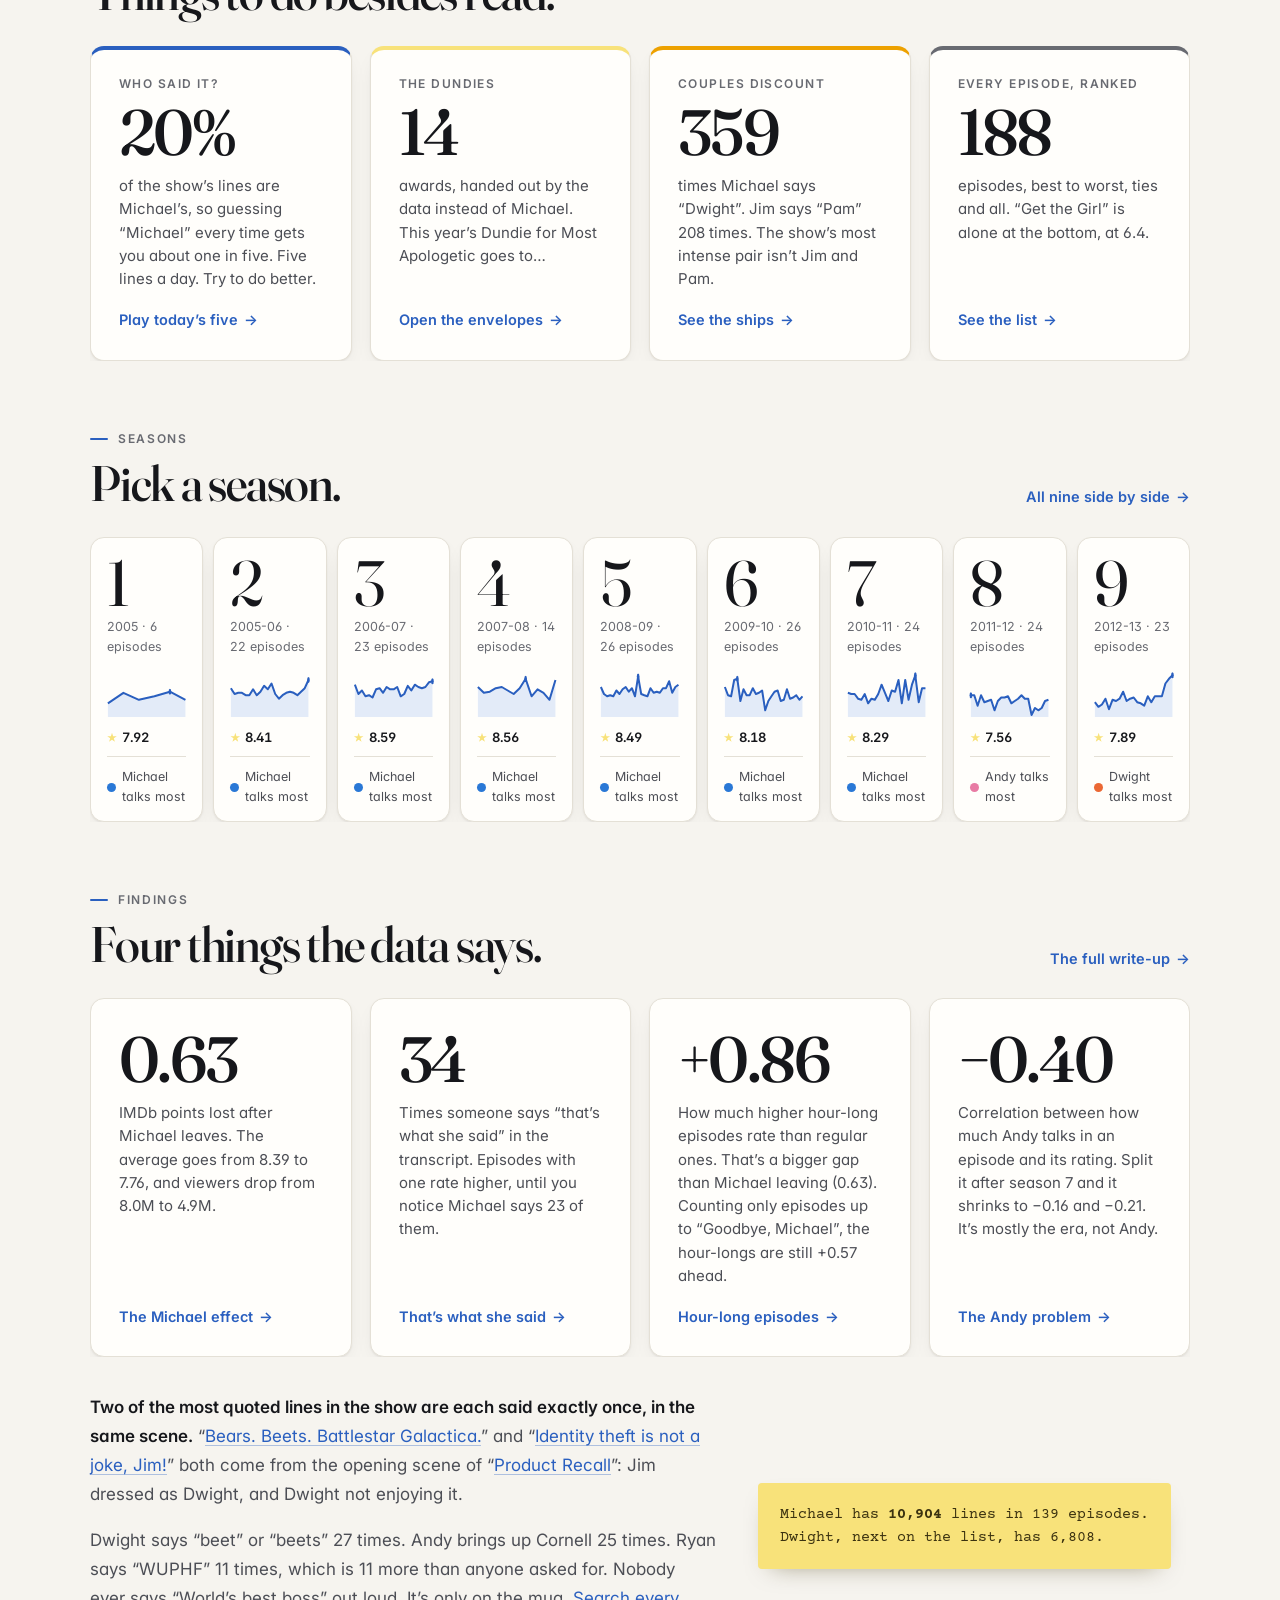
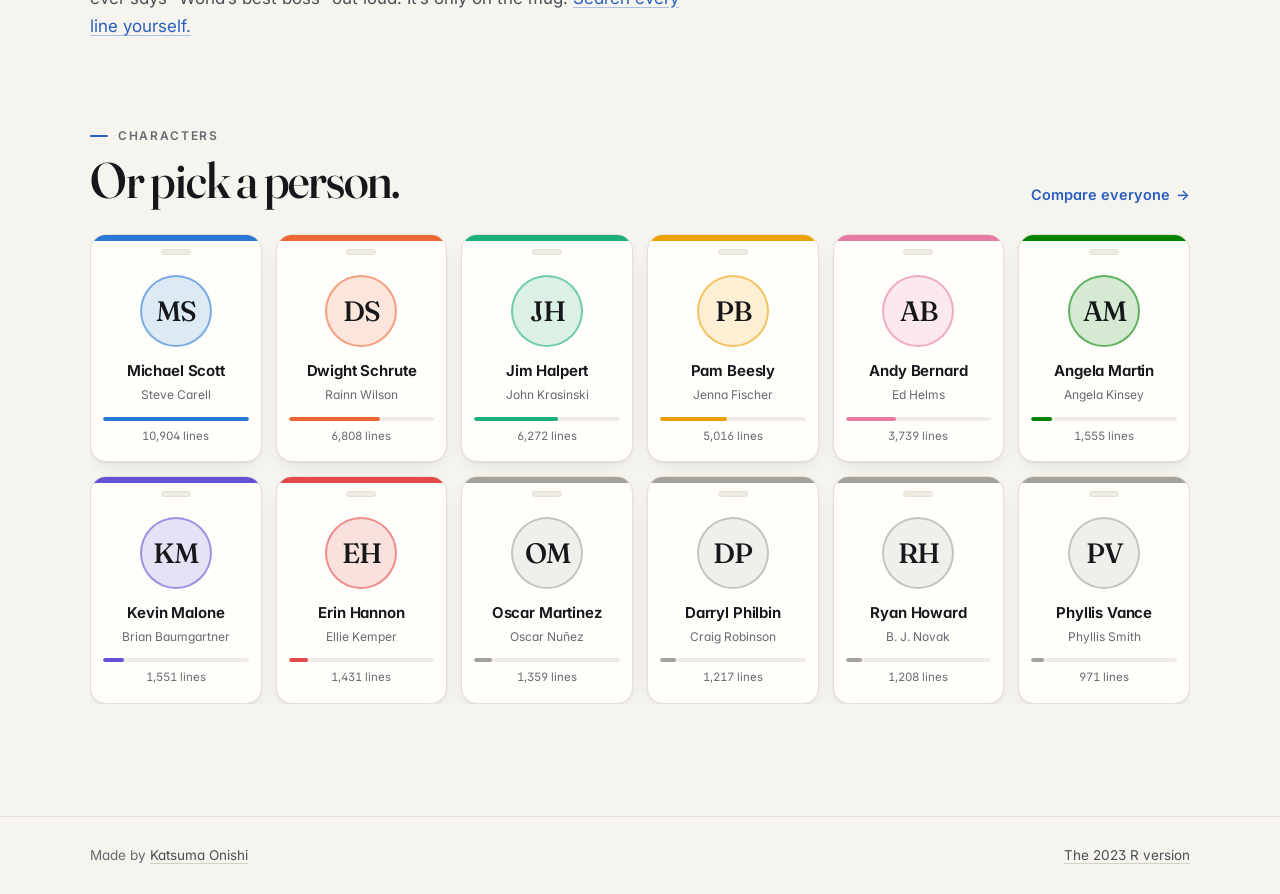
==== commit 09d565b6: "feat: group nav, add jump bar and next links Co-Authored-By: Claude Fable 5.2 <noreply@anthropic.com" ====
--- a/index.html
+++ b/index.html
@@ -27,6 +27,8 @@
   <link rel="modulepreload" href="assets/js/talk.js">
   <link rel="modulepreload" href="assets/js/quiz.js">
   <link rel="modulepreload" href="assets/js/fun.js">
+  <link rel="modulepreload" href="assets/js/sitemap.js">
+  <link rel="modulepreload" href="assets/js/wayfinding.js">
   <link rel="modulepreload" href="assets/js/endless.js">
   <link rel="modulepreload" href="assets/js/qgen.js">
   <link rel="preload" href="data/office.json" as="fetch" crossorigin="anonymous">
@@ -45,13 +47,11 @@
         <svg class="brand-mark" viewBox="0 0 32 32" aria-hidden="true"><rect x="3" y="5" width="26" height="22" rx="3"/><path d="M8 21V13M13 21V9M18 21v-6M23 21V11"/></svg>
         <span class="brand-text"><b>The Office</b><i>by the numbers</i></span>
       </a>
+      <!-- Drawn again from assets/js/sitemap.js as soon as the script runs; this copy is what shows until then. -->
       <nav class="nav" aria-label="Main">
-        <a href="#/seasons" data-nav="season">Seasons</a>
-        <a href="#/characters" data-nav="character">Characters</a>
-        <a href="#/crew" data-nav="crew">Crew</a>
-        <a href="#/dialogue" data-nav="dialogue">Dialogue</a>
-        <a href="#/findings" data-nav="findings">Findings</a>
-        <a href="#/quiz" data-nav="quiz" class="nav-play">Play</a>
+        <span class="nav-g"><a href="#/seasons" data-nav="seasons">Seasons</a><a href="#/episodes" data-nav="episodes">Episodes</a><a href="#/characters" data-nav="characters">Characters</a><a href="#/crew" data-nav="crew">Crew</a></span>
+        <span class="nav-g"><a href="#/findings" data-nav="findings">Findings</a><a href="#/dialogue" data-nav="dialogue">Dialogue</a><a href="#/couples" data-nav="couples">Couples</a><a href="#/dundies" data-nav="dundies">Dundies</a></span>
+        <span class="nav-g"><a href="#/quiz" data-nav="quiz" class="nav-play">Play</a></span>
       </nav>
       <div class="top-actions">
         <button class="icon-btn" id="open-search" aria-label="Jump to anything" title="Jump to anything (/)">
@@ -70,21 +70,8 @@
   </header>
 
   <div class="sheet-back" id="sheet-back" hidden></div>
-  <div class="sheet" id="sheet" hidden>
-    <nav aria-label="Main, mobile">
-      <a href="#/">Home</a>
-      <a href="#/seasons">Seasons</a>
-      <a href="#/episodes">Every episode, ranked</a>
-      <a href="#/characters">Characters</a>
-      <a href="#/crew">Directors &amp; writers</a>
-      <a href="#/dialogue">Dialogue</a>
-      <a href="#/findings">Findings</a>
-      <a href="#/quiz">Quiz</a>
-      <a href="#/dundies">The Dundies</a>
-      <a href="#/couples">Couples Discount</a>
-    </nav>
-    <a class="sheet-old" href="original/2023-report.html">The 2023 R version</a>
-  </div>
+  <!-- The phone menu. Its links are drawn from assets/js/sitemap.js. -->
+  <div class="sheet" id="sheet" hidden></div>
 
   <main id="app" tabindex="-1">
     <div class="boot">
@@ -106,7 +93,7 @@
     <div class="palette-box" role="dialog" aria-modal="true" aria-label="Jump to">
       <div class="palette-input">
         <svg viewBox="0 0 24 24" aria-hidden="true"><circle cx="11" cy="11" r="6.5"/><path d="m20 20-4.2-4.2"/></svg>
-        <input id="palette-q" type="search" placeholder="Episode, character, season, director…" autocomplete="off" spellcheck="false" aria-label="Jump to an episode, character, season or person" role="combobox" aria-controls="palette-list" aria-expanded="true">
+        <input id="palette-q" type="search" placeholder="Episode, character, page, or any word…" autocomplete="off" spellcheck="false" aria-label="Jump to an episode, character, season or person" role="combobox" aria-controls="palette-list" aria-expanded="true">
         <button type="button" class="pal-close" id="palette-close" aria-label="Close"><span class="pc-key">esc</span><span class="pc-word">Close</span></button>
       </div>
       <ul id="palette-list" role="listbox"></ul>
--- a/assets/css/style.css
+++ b/assets/css/style.css
@@ -114,7 +114,9 @@
 .brand-text b { font: 600 17px/1 var(--serif); letter-spacing: -.01em; }
 .brand-text i { font: italic 400 12.5px/1.2 var(--serif); color: var(--ink-3); }
 
-.nav { display: flex; gap: 2px; margin-left: auto; }
+.nav { display: flex; align-items: center; margin-left: auto; }
+.nav-g { display: flex; gap: 2px; }
+.nav-g + .nav-g { margin-left: 8px; padding-left: 8px; border-left: 1px solid var(--line); }
 .nav a {
   position: relative; text-decoration: none; font-size: 14.5px; font-weight: 500; color: var(--ink-2);
   padding: 8px 12px; border-radius: 999px; transition: color .2s, background .2s;
@@ -146,20 +148,23 @@
   padding: 4px var(--pad) 6px; overflow: auto; overscroll-behavior: contain; animation: sheet-in .3s var(--ease);
   border-bottom: 1px solid var(--line); border-radius: 0 0 22px 22px; box-shadow: 0 24px 48px -24px rgb(0 0 0 / 35%);
 }
-.sheet nav { display: flex; flex-direction: column; }
 .sheet-back { position: fixed; inset: 0; z-index: 44; background: rgb(10 10 12 / 28%); cursor: pointer; -webkit-tap-highlight-color: transparent; animation: fade .3s; }
-.sheet a {
-  text-decoration: none; font: 500 clamp(18px, 2.7dvh, 23px)/1.25 var(--serif); letter-spacing: -.015em; padding: clamp(6px, 1.1dvh, 13px) 0;
-  border-bottom: 1px solid var(--line); opacity: 0; animation: rise .45s var(--ease) forwards;
-}
-.sheet a:last-child { border-bottom: 0; }
-.sheet a.sheet-old { display: inline-block; font: 500 14px/1.4 var(--sans); letter-spacing: 0; color: var(--ink-3); padding: 8px 0 2px; border: 0; animation-delay: .3s; text-decoration: underline; text-decoration-color: var(--line-2); text-underline-offset: 3px; }
-.sheet a:nth-child(2) { animation-delay: .03s } .sheet a:nth-child(3) { animation-delay: .06s } .sheet a:nth-child(4) { animation-delay: .09s }
-.sheet a:nth-child(5) { animation-delay: .12s } .sheet a:nth-child(6) { animation-delay: .15s } .sheet a:nth-child(7) { animation-delay: .18s }
-.sheet a:nth-child(8) { animation-delay: .21s } .sheet a:nth-child(9) { animation-delay: .24s } .sheet a:nth-child(n+10) { animation-delay: .27s }
+/* Home, then the three groups from sitemap.js, two links to a row. */
+.sheet nav > * { opacity: 0; animation: rise .4s var(--ease) forwards; }
+.sheet nav > :nth-child(2) { animation-delay: .04s } .sheet nav > :nth-child(3) { animation-delay: .08s } .sheet nav > :nth-child(4) { animation-delay: .12s }
+.sheet a { text-decoration: none; }
+.sh-home, .sh-links a {
+  display: flex; align-items: center; min-height: clamp(38px, 6.9dvh, 58px); border-bottom: 1px solid var(--line);
+  font: 500 clamp(17px, 2.6dvh, 22px)/1.15 var(--serif); letter-spacing: -.01em;
+}
+.sh-h { margin: clamp(12px, 2.2dvh, 20px) 0 0; font: 650 11px/1.2 var(--sans); letter-spacing: .1em; text-transform: uppercase; color: var(--ink-3); }
+.sh-links { display: grid; grid-template-columns: minmax(0, 1fr) minmax(0, 1fr); column-gap: 18px; }
+.sheet [aria-current="page"] { color: var(--accent); }
+.sheet [aria-current="page"]::before { content: ""; flex: none; width: 6px; height: 6px; margin-right: 8px; border-radius: 50%; background: currentColor; }
+.sheet a.sheet-old { display: inline-block; font: 500 14px/1.4 var(--sans); color: var(--ink-3); padding: 10px 0 2px; opacity: 0; animation: rise .4s var(--ease) .16s forwards; text-decoration: underline; text-decoration-color: var(--line-2); text-underline-offset: 3px; }
 @keyframes sheet-in { from { opacity: 0; transform: translateY(-8px); } }
 
-@media (max-width: 900px) {
+@media (max-width: 1100px) {
   .nav { display: none; }
   .menu-btn { display: inline-flex; }
   .top-actions { margin-left: auto; }
@@ -634,7 +639,7 @@
 :root[data-theme="dark"] .chart text.cell-n { fill: #0e1a33; }
 @media (prefers-color-scheme: dark) { :root:not([data-theme="light"]) .chart text.cell-n { fill: #0e1a33; } }
 
-.nav a.nav-play { color: var(--note-ink); background: var(--note); margin-left: 6px; }
+.nav a.nav-play { color: var(--note-ink); background: var(--note); }
 .nav a.nav-play:hover, .nav a.nav-play.on { background: var(--note); color: var(--note-ink); box-shadow: var(--shadow); }
 .foot-inner { align-items: center; }
 
@@ -1972,3 +1977,28 @@
 /* fan-09: .dn-rn clips with overflow:hidden for the ellipsis, which cut the focus ring down to two brackets.
    Draw the ring inside the link instead. */
 .dn-rn a:focus-visible { outline-offset: -2px; border-radius: 3px; }
+
+/* ================================================================ wayfinding (assets/js/wayfinding.js) */
+
+/* "On this page": jump links to a long page's sections, stuck under the header. */
+.secbar .pills.scroll.at-end { mask-image: none; -webkit-mask-image: none; }
+.secbar .pill { padding: 6px 13px; }
+.secbar .pill.on { background: var(--ink); color: var(--bg); border-color: var(--ink); }
+@media (max-width: 700px) { .secbar .label { display: none; } .secbar { padding: 8px 0; } }
+[data-sec]:focus { outline: none; }
+
+/* The page before and the page after, at the foot of every top-level page. */
+.tour { padding-top: 8px; padding-bottom: 32px; }
+.tour .pager { margin-top: 24px; }
+.tour .pager span { white-space: normal; overflow: visible; text-wrap: balance; }
+
+.to-top {
+  position: fixed; right: max(16px, env(safe-area-inset-right)); bottom: calc(16px + env(safe-area-inset-bottom)); z-index: 40;
+  width: 44px; height: 44px; display: grid; place-items: center; border-radius: 50%; cursor: pointer;
+  border: 1px solid var(--line-2); background: var(--surface); color: var(--ink); box-shadow: var(--shadow-lg);
+  animation: fade .25s; transition: transform .2s var(--ease), border-color .2s;
+}
+.to-top svg { width: 18px; height: 18px; fill: none; stroke: currentColor; stroke-width: 1.8; stroke-linecap: round; stroke-linejoin: round; transform: rotate(-90deg); }
+.to-top:hover { transform: translateY(-2px); border-color: var(--ink-3); }
+.to-top:focus-visible { outline: 2px solid var(--accent); outline-offset: 3px; }
+@media print { .to-top, .secbar, .tour { display: none; } }
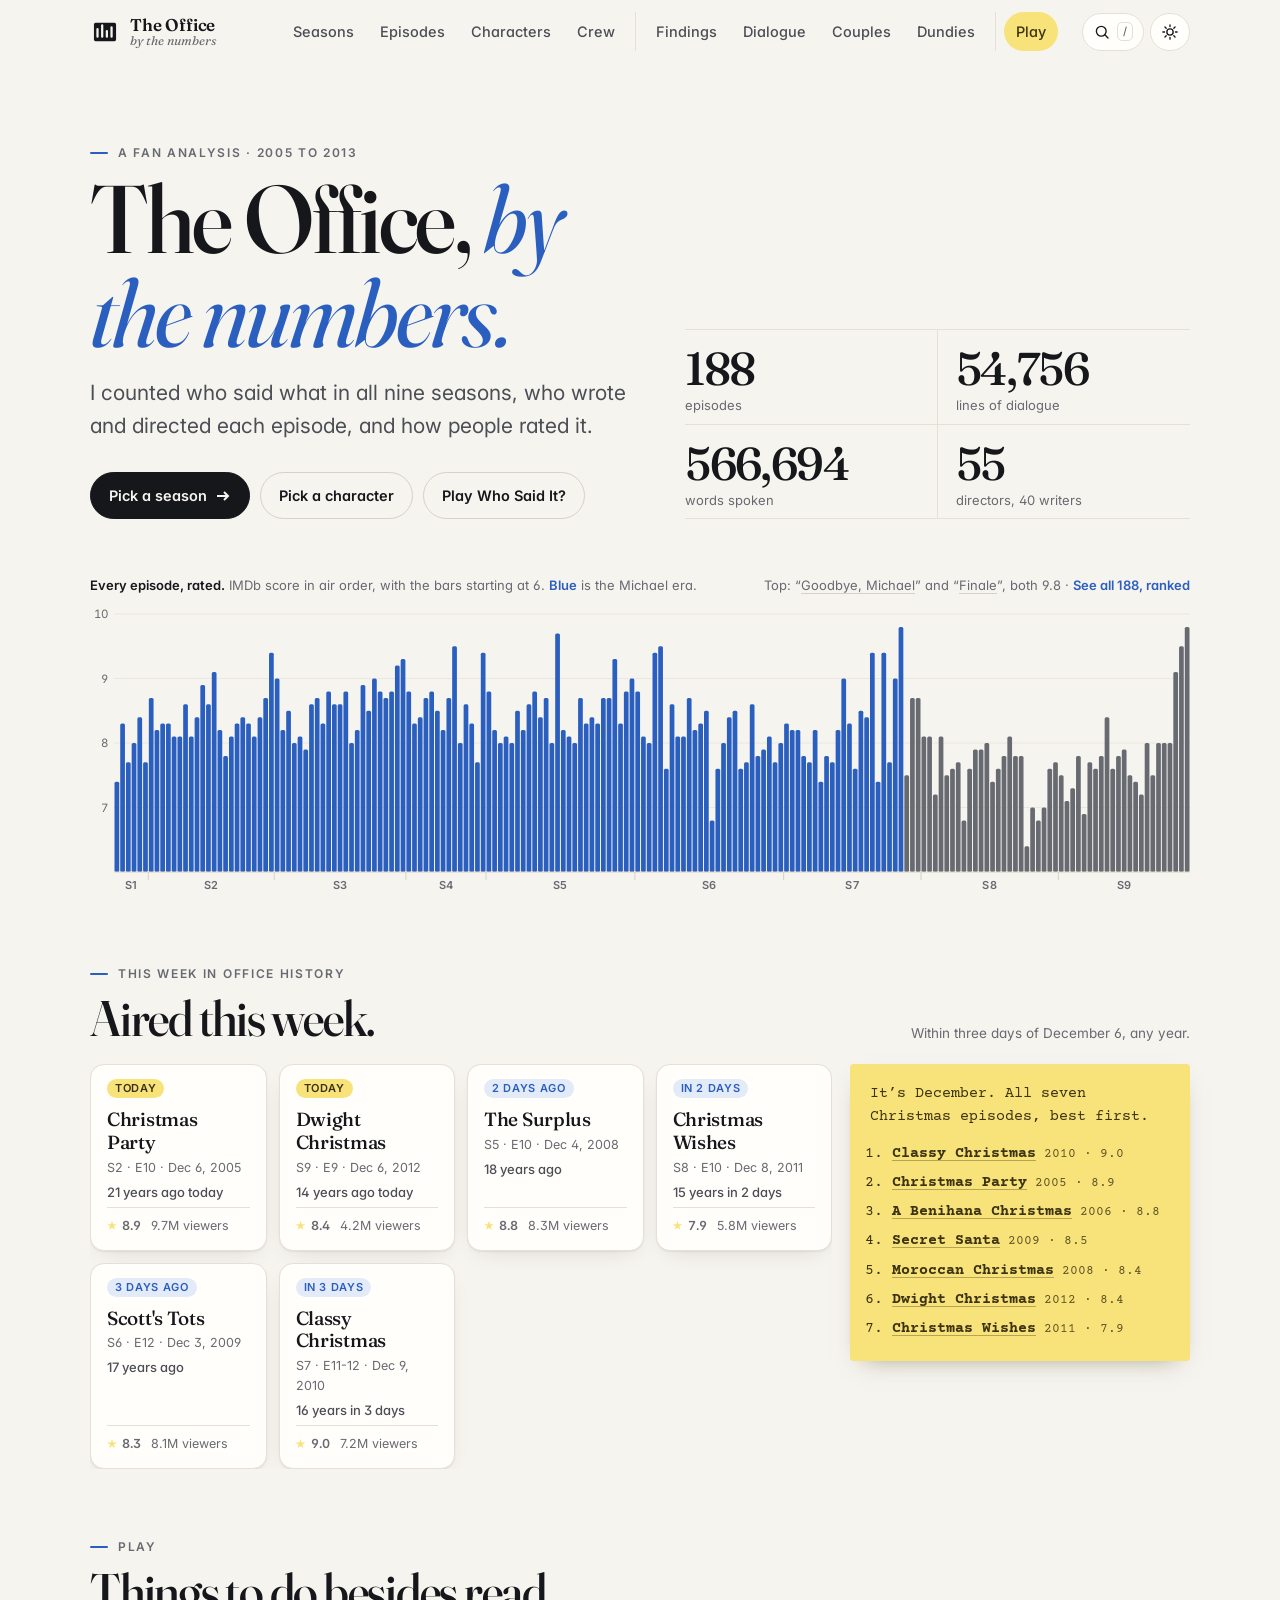
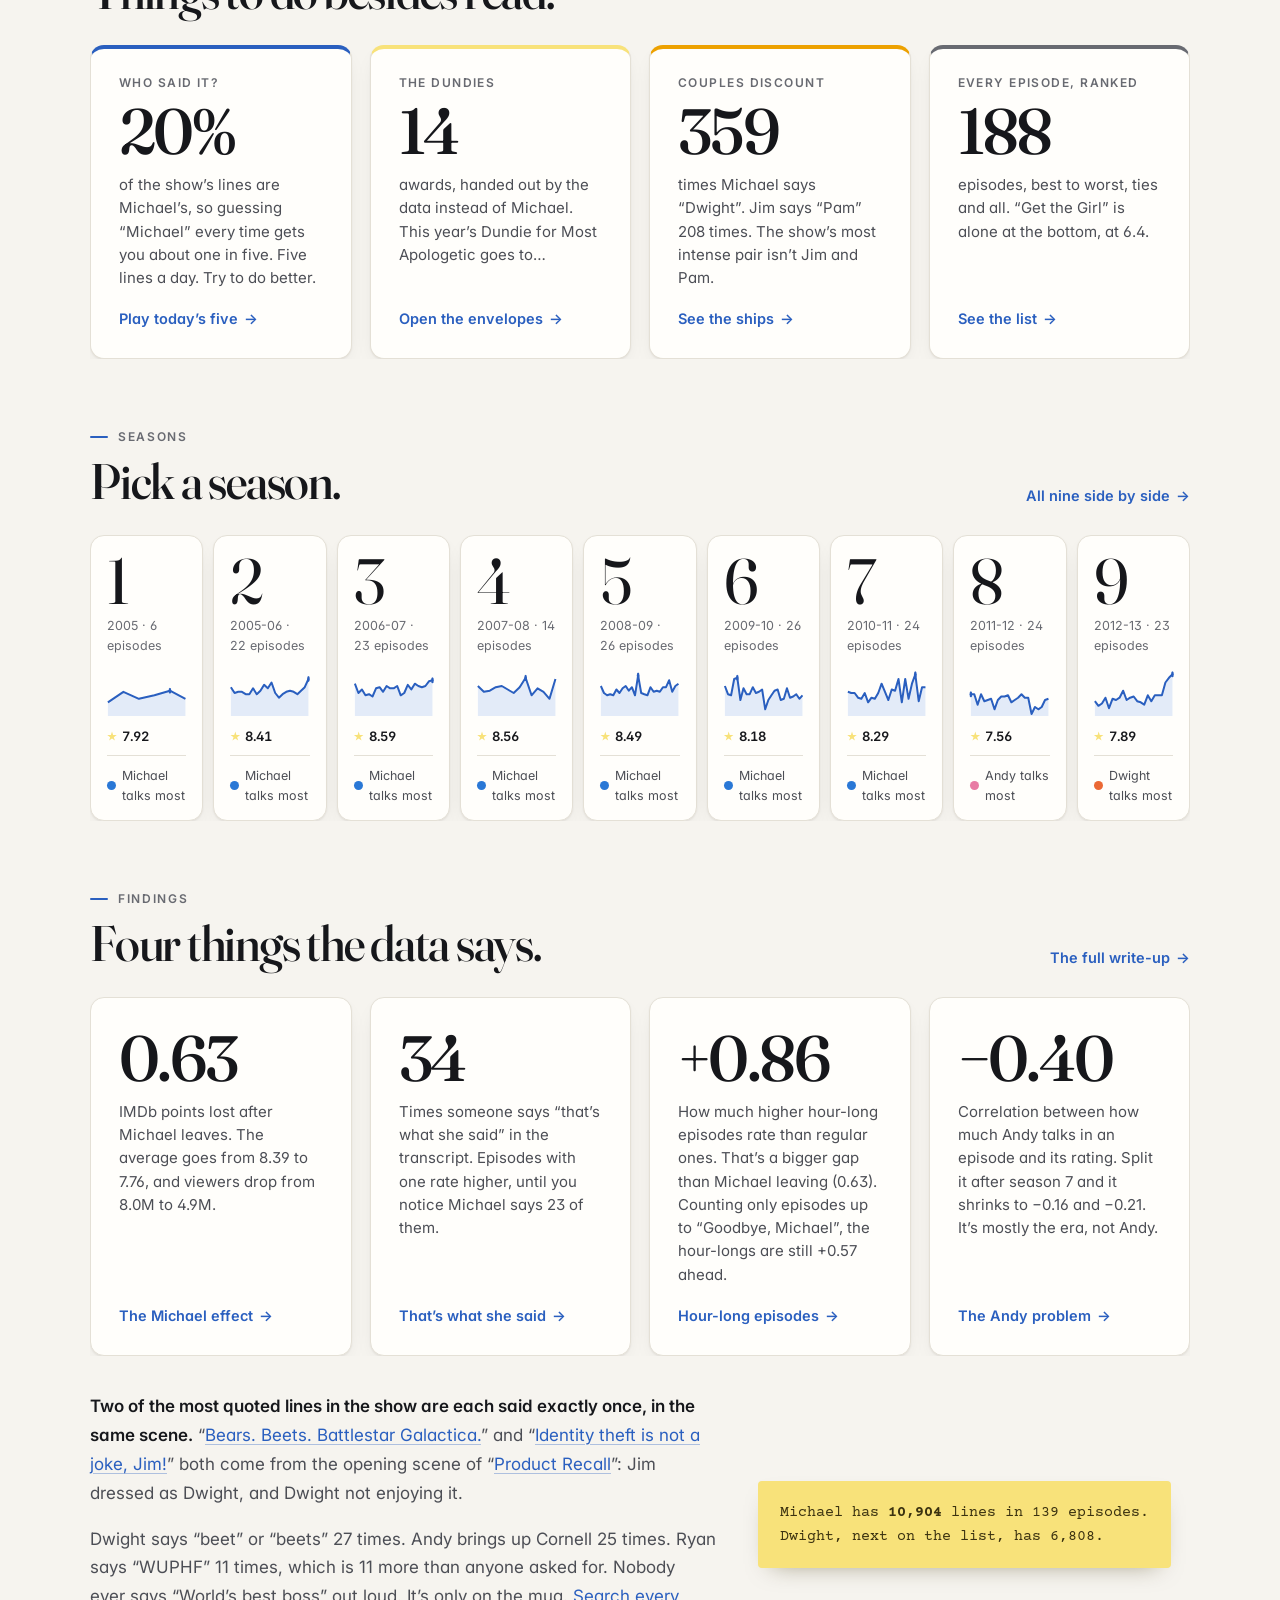
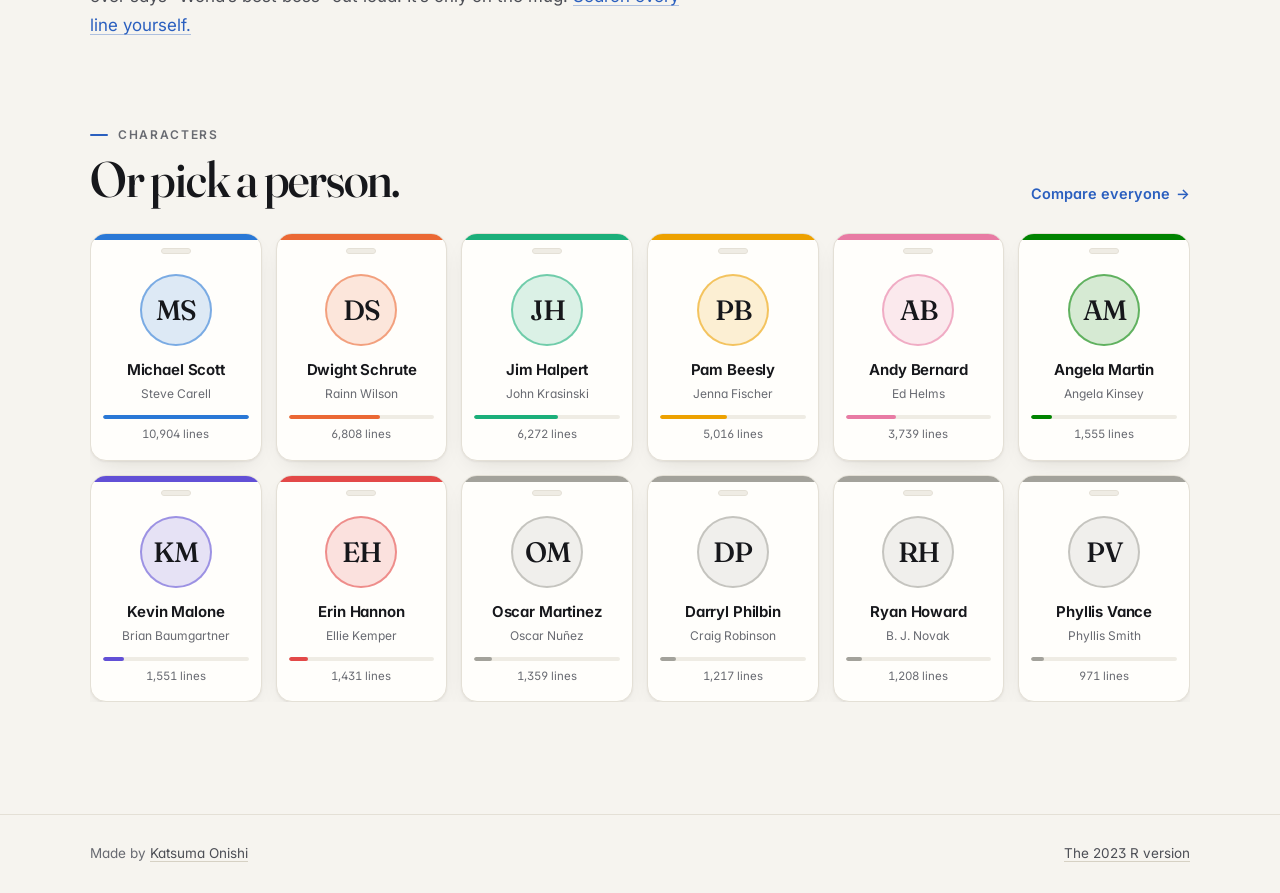
==== commit d19d7558: "feat: search knows sections, fix page shifts Co-Authored-By: Claude Fable 5.2 <noreply@anthropic.com" ====
--- a/index.html
+++ b/index.html
@@ -83,7 +83,7 @@
   <footer class="foot">
     <div class="foot-inner">
       <p>Made by <a href="https://katsuma.ca">Katsuma Onishi</a></p>
-      <p><a href="original/2023-report.html">The 2023 R version</a></p>
+      <p><a href="original/index.html">The 2023 R version</a></p>
     </div>
   </footer>
 
@@ -93,7 +93,7 @@
     <div class="palette-box" role="dialog" aria-modal="true" aria-label="Jump to">
       <div class="palette-input">
         <svg viewBox="0 0 24 24" aria-hidden="true"><circle cx="11" cy="11" r="6.5"/><path d="m20 20-4.2-4.2"/></svg>
-        <input id="palette-q" type="search" placeholder="Episode, character, page, or any word…" autocomplete="off" spellcheck="false" aria-label="Jump to an episode, character, season or person" role="combobox" aria-controls="palette-list" aria-expanded="true">
+        <input id="palette-q" type="search" placeholder="Episode, character, page, or any word…" autocomplete="off" spellcheck="false" aria-label="Search for a page, episode, character, or any word in the script" role="combobox" aria-controls="palette-list" aria-expanded="true">
         <button type="button" class="pal-close" id="palette-close" aria-label="Close"><span class="pc-key">esc</span><span class="pc-word">Close</span></button>
       </div>
       <ul id="palette-list" role="listbox"></ul>
--- a/assets/css/style.css
+++ b/assets/css/style.css
@@ -303,7 +303,8 @@
 /* ---------------------------------------------------------------- season cards */
 
 .season-rail { display: grid; grid-template-columns: repeat(9, minmax(0, 1fr)); gap: 10px; }
-@media (max-width: 1100px) { .season-rail { grid-template-columns: repeat(9, 200px); overflow-x: auto; scroll-snap-type: x mandatory; scroll-padding-inline: var(--pad); padding: 4px var(--pad) 18px; margin: 0 calc(-1 * var(--pad)); scrollbar-width: none; } .season-rail::-webkit-scrollbar { display: none; } .season-card { scroll-snap-align: start; } }
+@media (max-width: 1100px) and (hover: hover) and (pointer: fine) { .season-rail { grid-template-columns: repeat(5, minmax(0, 1fr)); } }
+@media (max-width: 700px), (max-width: 1100px) and (hover: none), (max-width: 1100px) and (pointer: coarse) { .season-rail { grid-template-columns: repeat(9, 200px); overflow-x: auto; scroll-snap-type: x mandatory; scroll-padding-inline: var(--pad); padding: 4px var(--pad) 18px; margin: 0 calc(-1 * var(--pad)); scrollbar-width: none; } .season-rail::-webkit-scrollbar { display: none; } .season-card { scroll-snap-align: start; } }
 .season-card {
   position: relative; display: flex; flex-direction: column; text-decoration: none; min-height: 250px;
   background: var(--surface); border: 1px solid var(--line); border-radius: var(--r); padding: 16px 16px 14px; overflow: hidden;
@@ -2002,3 +2003,15 @@
 .to-top:hover { transform: translateY(-2px); border-color: var(--ink-3); }
 .to-top:focus-visible { outline: 2px solid var(--accent); outline-offset: 3px; }
 @media print { .to-top, .secbar, .tour { display: none; } }
+
+/* The big season numeral's box hangs over the breadcrumb above it and was swallowing its taps. */
+.season-hero .giant { pointer-events: none; }
+.crumbs { position: relative; z-index: 1; }
+/* Breadcrumbs keep their size but take a thumb: 21px of text in a 44px tap area. */
+.crumbs a { display: inline-block; padding: 12px 6px; margin: -12px -6px; }
+
+/* The header is fixed, not sticky. Focusing anything inside a sticky box makes the browser scroll that box "into
+   view" past the page's scroll-padding, which dragged a scrolled page up half a screen whenever search or the
+   menu was tapped. A fixed box is never scrolled to. 63px is the header's height, used by the bars under it too. */
+.top { position: fixed; inset: 0 0 auto 0; }
+body { padding-top: 63px; }
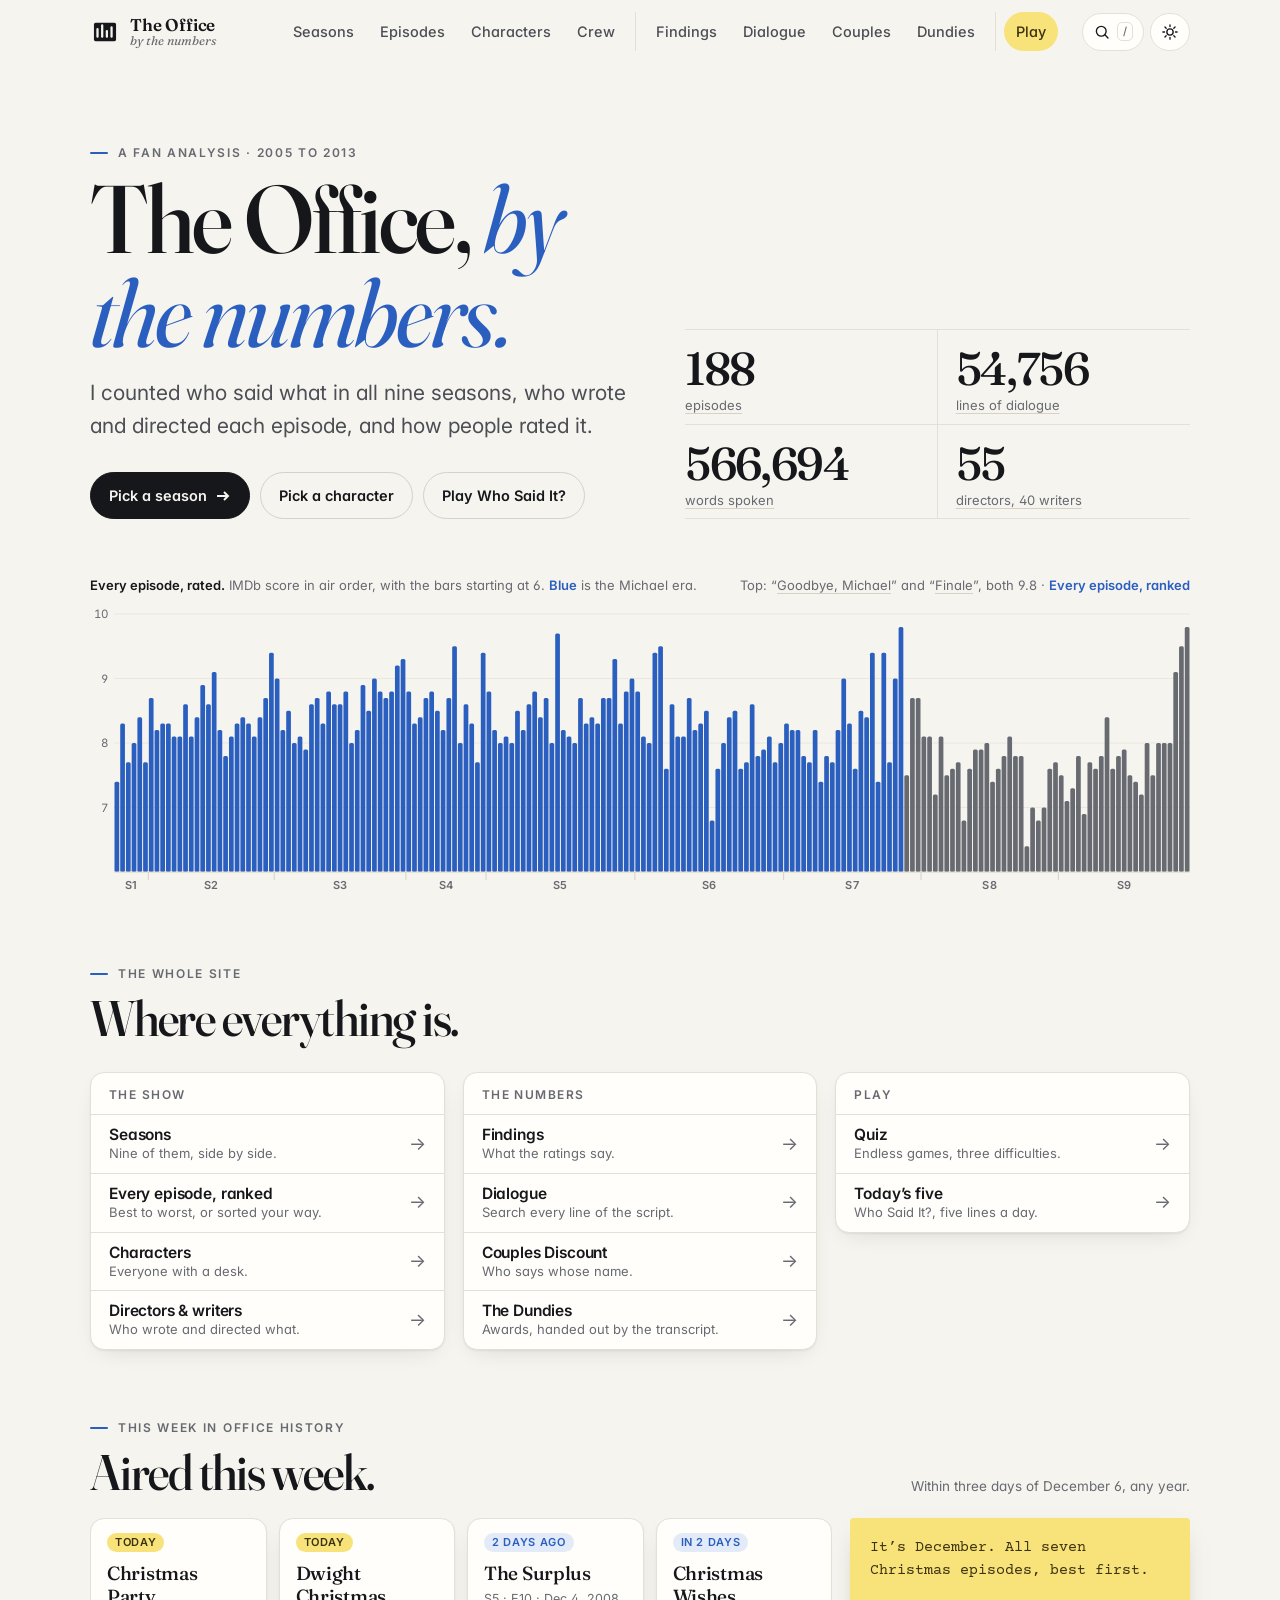
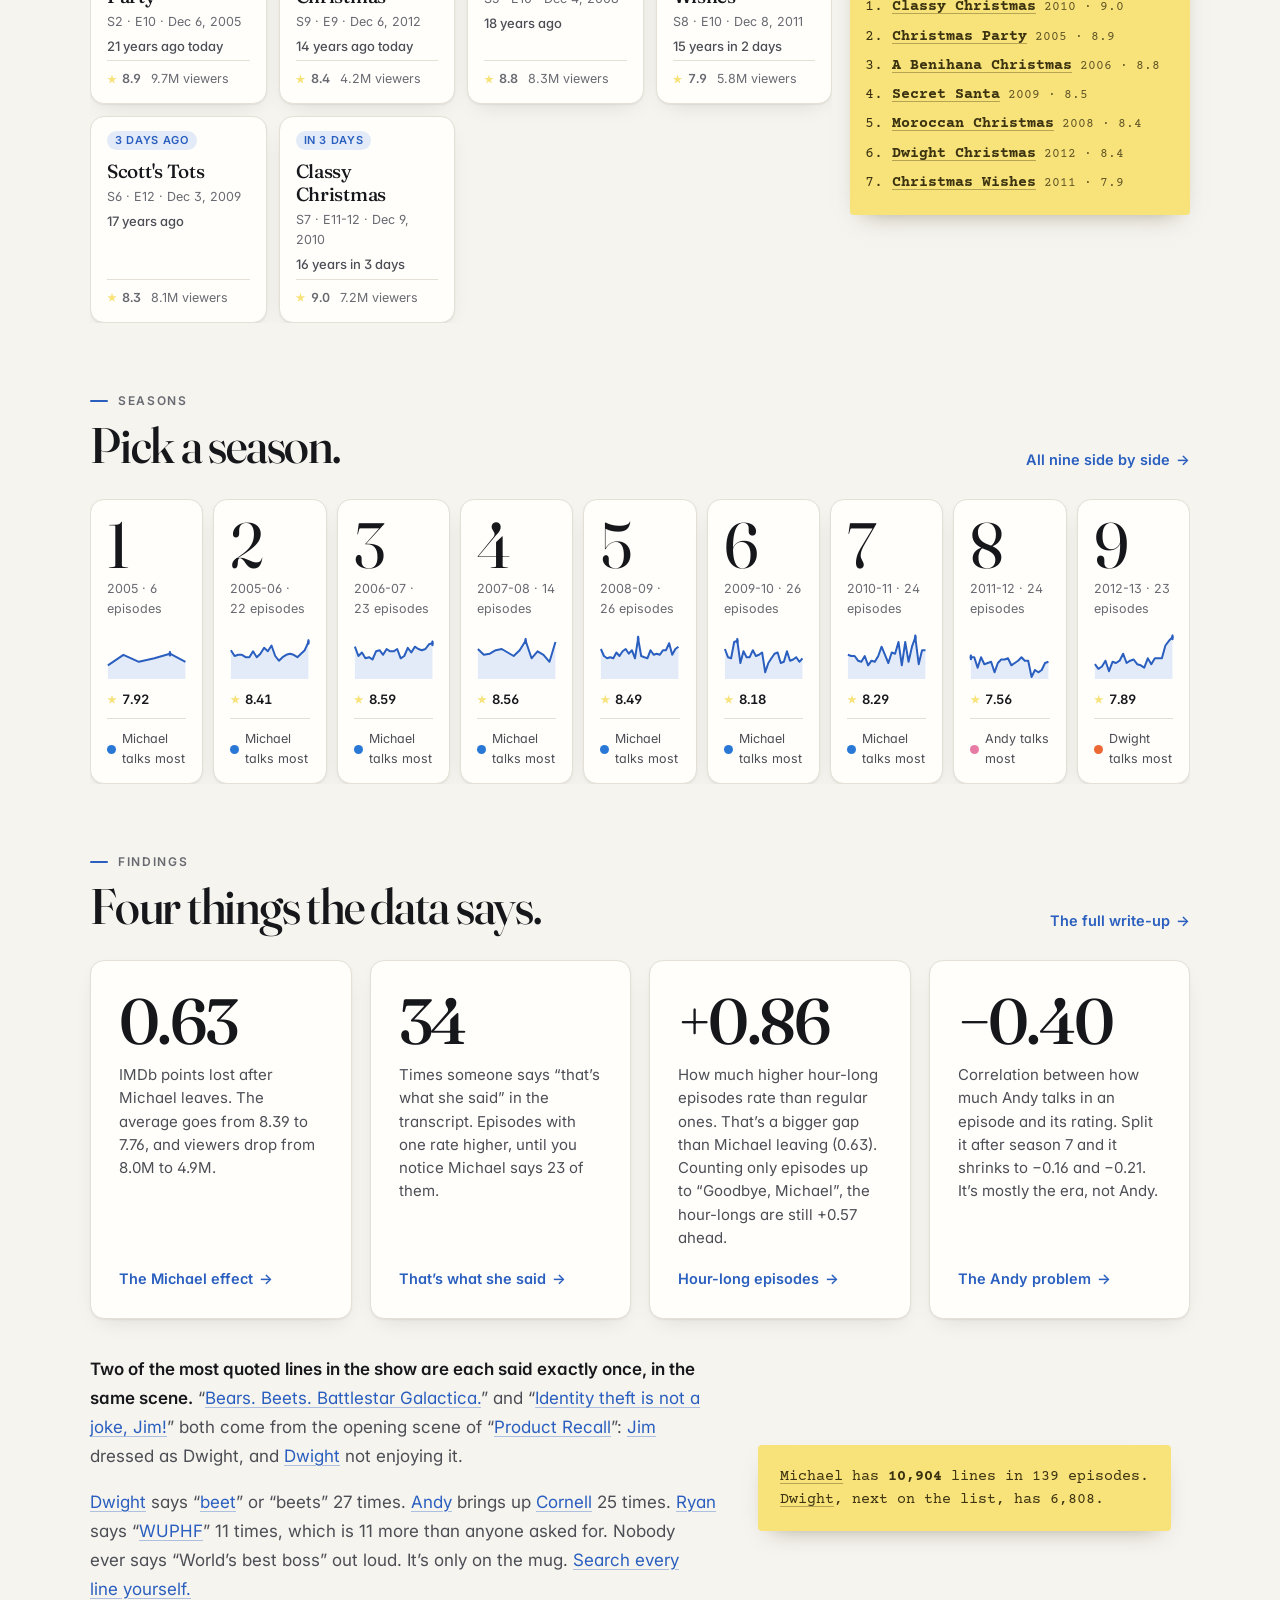
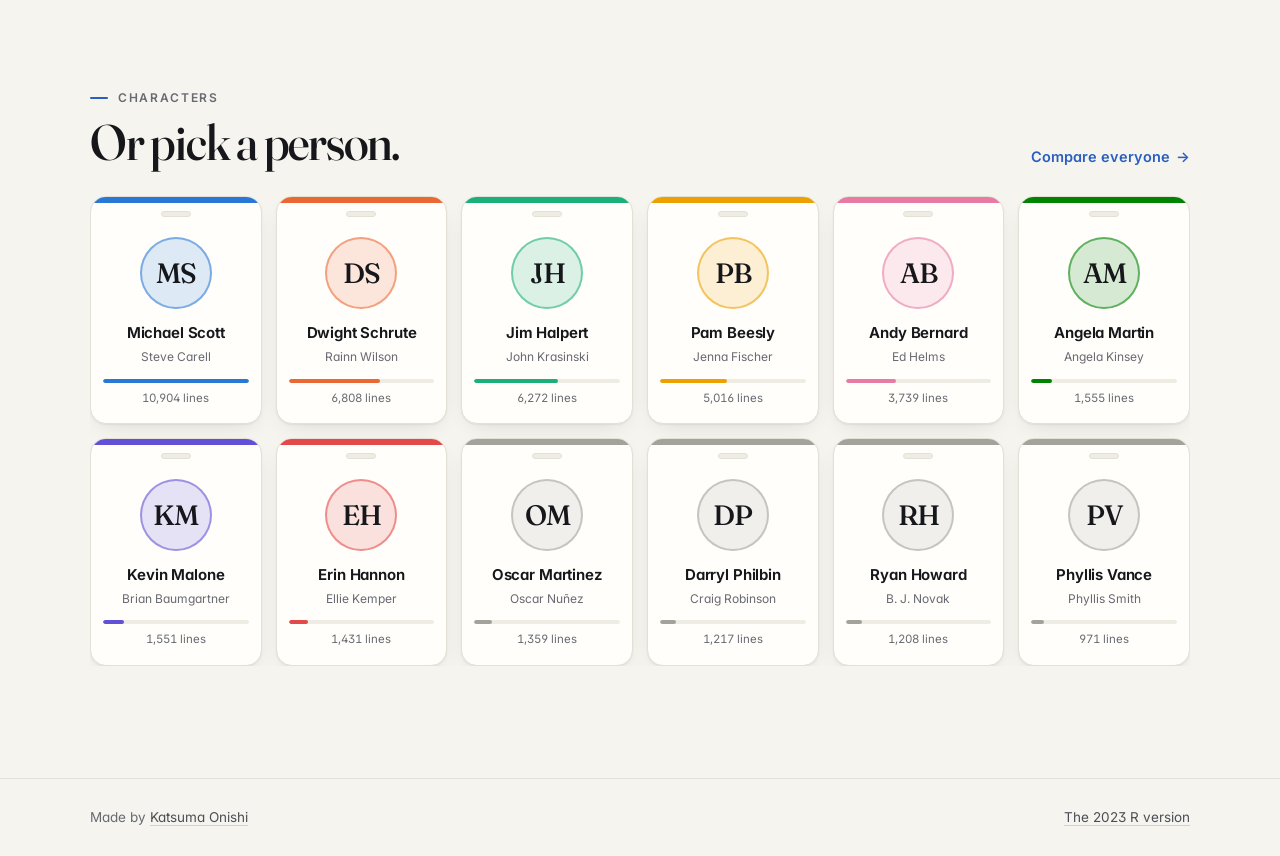
==== commit 2da8bd25: "feat: add official clips to episode pages Each episode page gets a Clips block under the stats: up t" ====
--- a/index.html
+++ b/index.html
@@ -32,6 +32,7 @@
   <link rel="modulepreload" href="assets/js/endless.js">
   <link rel="modulepreload" href="assets/js/qgen.js">
   <link rel="preload" href="data/office.json" as="fetch" crossorigin="anonymous">
+  <link rel="preload" href="data/clips.json" as="fetch" crossorigin="anonymous">
   <script>
     // Set the theme before first paint so dark mode doesn't flash white.
     try { const t = localStorage.getItem('theme'); if (t) document.documentElement.dataset.theme = t; } catch (e) {}
--- a/assets/css/style.css
+++ b/assets/css/style.css
@@ -466,7 +466,6 @@
 }
 .ep-row:first-child { border-top: 0; }
 .ep-row:hover { background: var(--surface-2); }
-.ep-row:focus-visible { outline: 2px solid var(--accent); outline-offset: -3px; border-radius: 6px; }
 .ep-row:hover .ep-go { transform: translateX(3px); color: var(--ink); }
 .ep-no { font: 500 22px/1 var(--serif); color: var(--ink-3); font-variant-numeric: tabular-nums; }
 .ep-t { font-weight: 600; font-size: 15.5px; letter-spacing: -.01em; }
@@ -1082,8 +1081,9 @@
   transition: translate .35s var(--spring), box-shadow .3s, opacity .8s var(--ease), transform .8s var(--ease);
   transition-delay: 0s, 0s, var(--d, 0s), var(--d, 0s);
 }
-.tk-card:nth-child(4n+1) { rotate: -.5deg; }
-.tk-card:nth-child(4n+3) { rotate: .4deg; }
+/* Counted by type: a panel of lines (a <section>) can open among the cards, and must not swap their tilt. */
+.tk-card:nth-of-type(4n+1) { rotate: -.5deg; }
+.tk-card:nth-of-type(4n+3) { rotate: .4deg; }
 .tk-card.is-tap { cursor: pointer; }
 .tk-card.is-tap:hover { translate: 0 -3px; box-shadow: var(--shadow-lg); }
 .tk-line {
@@ -2015,3 +2015,447 @@
    menu was tapped. A fixed box is never scrolled to. 63px is the header's height, used by the bars under it too. */
 .top { position: fixed; inset: 0 0 auto 0; }
 body { padding-top: 63px; }
+
+/* ================================================================ pages.js: finding your way around
+   Home, the seasons index, one season, the ranked list, one episode, and the episode rows people.js shares. */
+
+/* ---------------------------------------------------------------- tap areas
+
+   Padding with a matching negative margin: a bigger target for a thumb, the same look.
+   (Breadcrumbs do the same.) */
+.skyline-cap .pg-link { display: inline-block; padding: 12px 0; margin: -12px 0; }
+
+/* ---------------------------------------------------------------- links inside small print
+
+   Stat notes, card subtitles, ledes and legends now name seasons, episodes and people. They get the quiet
+   underline the site already uses in .sp-note and .ep-facts. :where() keeps these at the weight of a bare "a",
+   so they are only a default: any rule that names its own class (the people pages have several) still wins. */
+:where(.lede, .stat-note, .stat-label, .card-sub, .card-title, .legend, .home-note) a {
+  text-decoration: underline; text-decoration-thickness: 1px; text-decoration-color: var(--line-2); text-underline-offset: 3px;
+}
+:where(.lede) a { text-decoration-color: color-mix(in srgb, currentColor 35%, transparent); }
+:where(.home-note) a { text-decoration-color: color-mix(in srgb, var(--note-ink) 35%, transparent); }
+:where(.lede, .stat-note, .stat-label, .card-sub, .card-title, .legend, .home-note) a:hover { text-decoration-color: currentColor; }
+/* A stat whose label is the way in to the finding about it. */
+.stat-label a { display: inline-block; padding: 10px 0; margin: -10px 0; }
+.stat-label a::after { content: " →"; }
+
+/* ---------------------------------------------------------------- home: counters
+
+   The label is the link; it is stretched over its whole cell, number included. */
+.hero-counters div { position: relative; }
+.hero-counters a { text-decoration: underline; text-decoration-color: var(--line-2); text-underline-offset: 3px; transition: color .2s; }
+.hero-counters a::after { content: ""; position: absolute; inset: 0; }
+.hero-counters b { transition: color .2s; }
+.hero-counters div:hover b { color: var(--accent); }
+.hero-counters div:hover a { color: var(--ink); text-decoration-color: currentColor; }
+.hero-counters a:focus-visible { outline: none; }
+.hero-counters a:focus-visible::after { outline: 2px solid var(--accent); outline-offset: -2px; border-radius: 6px; }
+
+/* ---------------------------------------------------------------- home: the whole site
+
+   The nav's three groups, every page a row. Three columns on a laptop, one stack of full-width rows on a phone. */
+.dir-grid { display: grid; grid-template-columns: repeat(3, minmax(0, 1fr)); gap: 18px; align-items: start; }
+.dir-g { background: var(--surface); border: 1px solid var(--line); border-radius: var(--r); box-shadow: var(--shadow); overflow: hidden; }
+.dir-h { font: 600 12px/1 var(--sans); letter-spacing: .12em; text-transform: uppercase; color: var(--ink-3); margin: 0; padding: 16px 18px 13px; }
+.dir-row {
+  display: grid; grid-template-columns: minmax(0, 1fr) auto; column-gap: 12px; align-items: center; min-height: 58px;
+  padding: 10px 18px; text-decoration: none; border-top: 1px solid var(--line); transition: background .2s;
+}
+.dir-row::after { content: "→"; grid-column: 2; grid-row: 1 / span 2; color: var(--ink-3); font-size: 18px; transition: transform .25s var(--ease), color .2s; }
+.dir-row:hover { background: var(--surface-2); }
+.dir-row:hover::after { transform: translateX(3px); color: var(--ink); }
+.dir-row:focus-visible { outline: 2px solid var(--accent); outline-offset: -3px; border-radius: 6px; }
+.dir-n { grid-column: 1; font-weight: 600; font-size: 15.5px; line-height: 1.3; letter-spacing: -.01em; color: var(--ink); }
+.dir-s { grid-column: 1; font-size: 13px; line-height: 1.35; color: var(--ink-3); }
+@media (max-width: 760px) {
+  .dir-grid { grid-template-columns: minmax(0, 1fr); gap: 12px; }
+  .dir-h { padding: 14px 16px 11px; }
+  .dir-row { min-height: 54px; padding: 8px 16px; }
+}
+
+/* ---------------------------------------------------------------- home and seasons: 1 to 9
+
+   Under 701px the nine season cards are a sideways rail. This row of pills sits above it, so every season is
+   one tap away without swiping. */
+.season-jump { display: none; }
+@media (max-width: 700px) {
+  .season-jump { display: block; margin: 0 0 14px; }
+  .season-jump .pills.scroll.season-pills {
+    display: grid; grid-template-columns: repeat(9, minmax(0, 1fr)); gap: 4px; padding: 0; margin: 0;
+    overflow: visible; mask-image: none; -webkit-mask-image: none;
+  }
+  .season-jump .pill { display: grid; place-items: center; min-height: 44px; padding: 0; font-size: 15px; font-weight: 600; }
+}
+/* Between a phone and a wide laptop the rail hid seasons 5 to 9 from a mouse (no wheel, no scrollbar).
+   There the cards wrap instead: three by three, then five and four. */
+@media (min-width: 701px) and (max-width: 1100px) {
+  .page .season-rail { grid-template-columns: repeat(5, minmax(0, 1fr)); overflow: visible; scroll-snap-type: none; padding: 0; margin: 0; }
+}
+@media (min-width: 701px) and (max-width: 900px) {
+  .page .season-rail { grid-template-columns: repeat(3, minmax(0, 1fr)); }
+  .page .season-rail .season-card { min-height: 220px; }
+}
+
+/* ---------------------------------------------------------------- home: four findings
+
+   On a phone they were a sideways rail with two of the four off screen. Now they stack as compact rows:
+   the number, the name of the finding, and the one sentence that says what the number is. */
+@media (max-width: 620px) {
+  .find-grid { gap: 10px; }
+  .find-grid .teaser { display: grid; grid-template-columns: 84px minmax(0, 1fr); column-gap: 14px; row-gap: 3px; align-items: center; padding: 14px 16px; }
+  .find-grid .teaser .big { grid-column: 1; grid-row: 1 / span 2; font-size: 31px; letter-spacing: -.035em; }
+  .find-grid .teaser .link-arrow { grid-column: 2; grid-row: 1; margin: 0; padding: 0; font-size: 15px; align-self: end; }
+  .find-grid .teaser p { grid-column: 2; grid-row: 2; font-size: 13.5px; line-height: 1.4; align-self: start; }
+  .find-grid .tz-more { display: none; }
+}
+
+/* ---------------------------------------------------------------- episode rows (epRow)
+
+   The row used to be one link. Now the title is the link, stretched over the whole row, and the director,
+   the writers and (on the ranked list) the season are links of their own on top of it. */
+.ep-row { position: relative; }
+.ep-link { text-decoration: none; }
+.ep-link::after { content: ""; position: absolute; inset: 0; }
+.ep-link:focus-visible { outline: none; }
+.ep-link:focus-visible::after { outline: 2px solid var(--accent); outline-offset: -3px; border-radius: 6px; }
+/* Flags and chips sit above the stretched link so their tooltips still show; they are inside it, so a click still opens the episode. */
+.ep-link .ep-flags, .ep-link .ep-chip { position: relative; z-index: 1; }
+/* The credit line wraps instead of ending in an ellipsis, so a phone shows the writer too. Names don't break in half. */
+.ep-row .ep-m { white-space: normal; overflow: visible; }
+.ep-p, .ep-when { white-space: nowrap; }
+/* A credit moves to the next line whole ("Wr. Mindy Kaling"), and only breaks between names when it is wider than the line. */
+.ep-cr { display: inline-block; max-width: 100%; white-space: normal; }
+.ep-m a { position: relative; z-index: 1; text-decoration: underline; text-decoration-color: var(--line-2); text-underline-offset: 3px; transition: color .2s; }
+.ep-m a:hover { color: var(--ink); text-decoration-color: currentColor; }
+.ep-m a:focus-visible { outline: 2px solid var(--accent); outline-offset: 2px; border-radius: 3px; }
+.ep-me { color: var(--ink-2); font-weight: 600; }
+@media (max-width: 680px) {
+  /* On a phone the credit line runs the full width of the row, under the title and the rating, so it wraps less:
+     the date and the director on one line, the writers on the next. */
+  .ep-row { row-gap: 2px; }
+  .ep-row .ep-main { display: contents; }
+  .ep-row .ep-no { grid-column: 1; grid-row: 1 / span 2; }
+  .ep-row .ep-link { grid-column: 2; grid-row: 1; min-width: 0; }
+  .ep-row .rating { grid-column: 3; grid-row: 1; }
+  .ep-row .ep-m { grid-column: 2 / -1; grid-row: 2; line-height: 1.7; margin-top: 0; }
+  /* Padding on an inline link makes the target taller without moving the line. */
+  .ep-m a { padding: 7px 0; }
+  .ep-list.ranked .ep-row { contain-intrinsic-size: auto 110px; }
+}
+
+/* ---------------------------------------------------------------- every episode, ranked */
+
+/* The "with <character>" filter: a pressed pill that names them; tapping it takes the filter off. */
+.rk-with { display: inline-flex; align-items: center; gap: 7px; }
+.rk-with span { opacity: .7; font-size: 15px; line-height: 1; }
+/* Phones: all nine seasons in two rows of five (it was a strip with 8 cut off and 9 off screen). */
+@media (max-width: 620px) {
+  .rk-row .pills.scroll.rk-seasons {
+    display: grid; grid-template-columns: repeat(5, minmax(0, 1fr)); gap: 6px; flex: 1 1 100%; padding: 0; margin: 0;
+    overflow: visible; mask-image: none; -webkit-mask-image: none;
+  }
+  .rk-row .rk-seasons .pill { display: grid; place-items: center; min-height: 40px; padding: 0; }
+}
+/* A line that says what the list is showing, stuck under the header once the controls have scrolled away.
+   It takes no room in the page (height 0), so showing and hiding it never moves the list. */
+.rk-pin { position: sticky; top: 63px; z-index: 30; height: 0; }
+.rk-pin-in { background: color-mix(in srgb, var(--bg) 88%, transparent); backdrop-filter: blur(12px); -webkit-backdrop-filter: blur(12px); border-bottom: 1px solid var(--line); padding: 8px 0; animation: fade .2s; }
+.rk-pin-b {
+  display: flex; align-items: center; gap: 12px; width: 100%; min-height: 44px; padding: 6px 16px; cursor: pointer; text-align: left;
+  border: 1px solid var(--line); border-radius: 999px; background: var(--surface); color: var(--ink-2); font: 500 13.5px/1.2 var(--sans);
+  -webkit-tap-highlight-color: transparent; transition: border-color .2s, color .2s;
+}
+.rk-pin-b:hover { border-color: var(--line-2); color: var(--ink); }
+.rk-pin-b:focus-visible { outline: 2px solid var(--accent); outline-offset: 2px; }
+/* One line when it fits, which is most of the time; with several filters on a phone it takes a second line rather than cut one off. */
+.rk-pin-t { flex: 1; min-width: 0; display: -webkit-box; -webkit-box-orient: vertical; -webkit-line-clamp: 2; line-clamp: 2; overflow: hidden; line-height: 1.3; }
+.rk-pin-go { flex-shrink: 0; color: var(--accent); font-weight: 600; }
+.rk-pin-go::after { content: " ↑"; }
+@media (max-width: 620px) { .rk-pin-b { font-size: 13px; padding: 6px 14px; gap: 10px; } .rk-pin-go::after { content: none; } }
+@media print { .rk-pin { display: none; } }
+
+/* ---------------------------------------------------------------- one episode */
+
+/* Names in "Who talks when" are links to the character. */
+.barcode-row .bn a { display: flex; align-items: center; gap: 6px; min-width: 0; padding: 8px 0; margin: -8px 0; text-decoration: none; }
+.barcode-row .bn a:hover { text-decoration: underline; text-underline-offset: 3px; }
+/* Everyone else with a page who has lines in the episode, under the six bars. */
+.ep-cast { display: flex; flex-wrap: wrap; gap: 6px; align-items: center; margin-top: 16px; padding-top: 14px; border-top: 1px solid var(--line); }
+.ep-cast-h { font-size: 12.5px; color: var(--ink-3); margin-right: 4px; }
+.ep-cast a.chip { text-decoration: none; min-height: 30px; transition: background .2s, color .2s; }
+.ep-cast a.chip b { font-weight: 500; color: var(--ink-3); font-variant-numeric: tabular-nums; }
+.ep-cast a.chip:hover { background: var(--line); color: var(--ink); }
+@media (max-width: 620px) { .ep-cast { gap: 8px; } .ep-cast a.chip { min-height: 38px; padding: 6px 13px; } }
+
+/* ================================================================ episode clips */
+
+/* The clips block on an episode page, between the stats row and the charts. Each tile is a thumbnail with a play
+   button over it; pressed, YouTube's player takes the thumbnail's place in the same 16:9 box. */
+.ep-clips > .card-title { margin-top: clamp(26px, 4vw, 44px); }
+.ep-clips > .card-sub { margin-bottom: 14px; }
+
+/* Always thirds on a wide screen: one clip or two leave the rest of the row empty, so a tile is the same size on
+   every episode and a lone clip is never a full-width video. */
+.clip-set { list-style: none; margin: 0; padding: 0; display: grid; grid-template-columns: repeat(3, minmax(0, 1fr)); gap: 18px; align-items: start; }
+.clip { min-width: 0; }
+/* The row arrives with the page's reveal (.rv on the list, so tiles still off the edge of a phone's rail don't
+   wait to be swiped to), and the tiles fade in one after another inside it. */
+.clip-set.rv .clip { opacity: 0; transition: opacity .6s var(--ease) var(--d, 0s); }
+.clip-set.rv.in .clip { opacity: 1; }
+
+.clip-box {
+  position: relative; aspect-ratio: 16 / 9; border-radius: var(--r); overflow: hidden; isolation: isolate;
+  background: #0d0d10; box-shadow: var(--shadow);
+}
+@supports not (aspect-ratio: 1) { .clip-box::before { content: ""; display: block; padding-top: 56.25%; } }
+.clip-box img, .clip-box iframe, .clip-play { position: absolute; inset: 0; width: 100%; height: 100%; }
+/* YouTube's hqdefault is 4:3 with black bars above and below. Cover crops it to the 16:9 picture inside. */
+.clip-box img { object-fit: cover; transition: transform .28s var(--ease); }
+.clip-play { z-index: 1; border: 0; padding: 0; margin: 0; background: none; cursor: pointer; -webkit-tap-highlight-color: transparent; }
+.clip-mark {
+  position: absolute; z-index: 2; left: 50%; top: 50%; width: 58px; height: 58px; margin: -29px 0 0 -29px; border-radius: 50%;
+  display: grid; place-items: center; pointer-events: none; background: rgb(13 13 16 / 74%); color: #fff;
+  box-shadow: 0 0 0 1px rgb(255 255 255 / 16%); transition: transform .16s var(--ease), background .2s, color .2s, opacity .2s;
+}
+.clip-mark svg { width: 26px; height: 26px; fill: currentColor; transition: opacity .15s; }
+/* The player sits over the picture. Until YouTube has painted, the picture and a turning ring show through it. */
+.clip-box iframe { z-index: 3; border: 0; color-scheme: light; }
+
+/* Under a mouse the picture eases up inside its box: a little larger and a little higher. The box itself never
+   moves, so the player that takes the picture's place lands exactly where the picture was. */
+@media (hover: hover) {
+  .clip-box:hover img { transform: translateY(-1.2%) scale(1.045); }
+  .clip-box:not(.is-on):hover .clip-mark { background: var(--accent); color: var(--accent-ink); transform: scale(1.06); }
+}
+.clip-box .clip-play:active ~ .clip-mark { transform: scale(.88); }
+/* The ring goes inside the picture, where the box can't clip it; where :has works it goes round the whole tile. */
+.clip-play:focus-visible { outline: 3px solid #fff; outline-offset: -6px; border-radius: calc(var(--r) - 5px); }
+@supports selector(:has(a)) {
+  .clip-play:focus-visible { outline: none; }
+  .clip-box:has(.clip-play:focus-visible) { outline: 2px solid var(--accent); outline-offset: 3px; }
+}
+
+.clip-box.is-on .clip-mark svg { opacity: 0; }
+.clip-box.is-on .clip-mark::after {
+  content: ""; position: absolute; inset: 15px; border-radius: 50%; border: 3px solid rgb(255 255 255 / 28%); border-top-color: #fff;
+  animation: clip-spin .8s linear infinite;
+}
+.clip-box.is-on.is-ready .clip-mark { opacity: 0; }
+/* Once the player is in, the picture under it goes: left there, a hairline of it shows along the player's edge
+   wherever the box lands on a half pixel. */
+.clip-box.is-on.is-ready img { visibility: hidden; }
+@keyframes clip-spin { to { transform: rotate(1turn); } }
+
+.clip-t { font: 600 14.5px/1.35 var(--sans); letter-spacing: -.005em; margin: 10px 0 0; text-wrap: balance; overflow-wrap: anywhere; }
+/* Small text with a thumb's worth of tap area: the ::after reaches 13px above and below the words, so the link
+   takes a 44px tap while its own box, and its focus ring, stay the size of the text. */
+.clip-out {
+  position: relative; display: inline-flex; align-items: center; gap: 5px; margin-top: 4px; font-size: 13px; line-height: 18px;
+  color: var(--ink-3); text-decoration: underline; text-decoration-color: var(--line-2); text-underline-offset: 3px;
+  transition: color .2s, text-decoration-color .2s;
+}
+.clip-out::after { content: ""; position: absolute; inset: -13px -10px -13px -4px; }
+.clip-out:hover { color: var(--ink); text-decoration-color: currentColor; }
+.clip-out svg { width: 10px; height: 10px; flex-shrink: 0; fill: none; stroke: currentColor; stroke-width: 1.5; stroke-linecap: round; stroke-linejoin: round; }
+
+/* No clips for this episode, or the list didn't load: one line, no box. */
+.clip-none { margin: 16px 0 0; line-height: 18px; }
+.clip-none .clip-out { margin-top: 0; }
+
+/* While the list is on its way: the same boxes with nothing in them, so the charts below don't move when it lands.
+   The title and link keep their real metrics (a non-breaking space each) and a grey bar is painted where the words go. */
+.clip-wait { animation: clip-wait .9s ease-in-out infinite alternate; }
+.clip-wait .clip-box { background: var(--line); box-shadow: none; }
+.clip-wait .clip-t { background: linear-gradient(var(--line), var(--line)) left center / 62% 11px no-repeat; }
+.clip-wait .clip-out { min-width: 64px; text-decoration: none; background: linear-gradient(var(--line), var(--line)) left center / 64px 9px no-repeat; }
+.clip-wait .clip-out::after { content: none; }
+@keyframes clip-wait { to { opacity: .5; } }
+
+/* Phones, tablets and narrow windows: one rail that only moves sideways, the next tile showing at the edge. A lone
+   clip is full width. Thirds would make a player too small to watch here. */
+@media (max-width: 900px), (max-width: 1139px) and (hover: none), (max-width: 1139px) and (pointer: coarse) {
+  .clip-set {
+    display: flex; gap: 12px; overflow-x: auto; overflow-y: hidden; overscroll-behavior-x: contain;
+    scroll-snap-type: x mandatory; scroll-padding-inline: var(--pad); scrollbar-width: none;
+    padding: 6px var(--pad) 14px; margin: -6px calc(-1 * var(--pad)) -14px;
+  }
+  .clip-set::-webkit-scrollbar { display: none; }
+  .clip { flex: 0 0 min(86%, 420px); scroll-snap-align: start; }
+  .clip:only-child { flex-basis: min(100%, 560px); }
+  .clip-mark { width: 54px; height: 54px; margin: -27px 0 0 -27px; }
+}
+/* A mouse can't swipe, so a narrow window on a computer gets a thin scrollbar to drag. */
+@media (max-width: 900px) and (hover: hover) and (pointer: fine) {
+  .clip-set { scrollbar-width: thin; }
+  .clip-set::-webkit-scrollbar { display: block; height: 8px; }
+  .clip-set::-webkit-scrollbar-thumb { background: var(--line-2); border-radius: 4px; }
+}
+
+@media (prefers-reduced-motion: reduce) {
+  .clip-set.rv .clip { opacity: 1; }
+  .clip-box img, .clip-box:hover img, .clip-box .clip-mark, .clip-box:not(.is-on):hover .clip-mark, .clip-box .clip-play:active ~ .clip-mark { transform: none; }
+  .clip-box.is-on .clip-mark svg { opacity: .45; }
+  .clip-box.is-on .clip-mark::after, .clip-wait { animation: none; }
+  .clip-box.is-on .clip-mark::after { content: none; }
+}
+
+@media print { .ep-clips { display: none; } }
+
+/* ================================================================ people pages: wayfinding (assets/js/people.js)
+   Characters index, character, crew and person pages. */
+
+/* Names inside sentences that are now links (actor, episode titles, seasons, other characters). The sentence is
+   muted, so the link is a step darker with a quiet underline, the way the notes under the charts already do it. */
+.char-hero .actor a, .pp-stats .stat-note a, .att-card .card-sub a, .eyebrow .pp-eb a, .pp-prose a, .punch a, .face-b a, .creed-index a {
+  color: var(--ink-2); text-decoration: underline; text-decoration-color: var(--line-2); text-decoration-thickness: 1px; text-underline-offset: 3px;
+}
+.pp-prose a, .punch a { color: inherit; }
+.char-hero .actor a:hover, .pp-stats .stat-note a:hover, .att-card .card-sub a:hover, .eyebrow .pp-eb a:hover, .pp-prose a:hover, .punch a:hover, .face-b a:hover, .creed-index a:hover {
+  color: var(--ink); text-decoration-color: currentColor;
+}
+/* A little more to hit on the small ones. Vertical padding on inline text doesn't move the lines. */
+.char-hero .actor a, .pp-stats .stat-note a, .eyebrow .pp-eb a { padding-block: 8px; }
+/* Person page eyebrow ("Director and Writer · also plays Kelly"): the eyebrow is a flex row, so the text and its
+   link sit in one span. On a phone it wraps to two lines, which need more than the eyebrow's line-height of 1;
+   the margin gives the extra back, so a one-line eyebrow is exactly as tall as before. */
+.eyebrow .pp-eb { line-height: 1.5; margin: -3px 0; }
+.sticky-note.pp-note a { text-decoration-color: color-mix(in srgb, currentColor 45%, transparent); text-underline-offset: 3px; }
+.sticky-note.pp-note a:hover { text-decoration-color: currentColor; }
+
+/* Character page: "All 139 Michael episodes, ranked" under the five biggest. */
+.pp-all { margin: 16px 0 0; }
+.pp-all .link-arrow { padding: 11px 0; margin: -11px 0; }
+
+/* Person page: the seasons they worked on, each one a link. Pills, because single digits in a sentence are too
+   small and too close together to tap. */
+.stat-note.pp-ss { display: flex; flex-wrap: wrap; gap: 6px; margin-top: 8px; }
+.stat-note.pp-ss a {
+  min-width: 34px; height: 34px; padding: 0 6px; display: inline-grid; place-items: center; border-radius: 999px;
+  border: 1px solid var(--line); background: var(--surface-2); color: var(--ink); text-decoration: none;
+  font-size: 13.5px; font-weight: 600; font-variant-numeric: tabular-nums; transition: border-color .15s ease, transform .15s ease;
+}
+.stat-note.pp-ss a:hover { border-color: var(--ink-3); transform: translateY(-1px); }
+/* The pill stays 34px to look at; the tap area around it is 40 by 44, which is all the 6px gap leaves room for. */
+.stat-note.pp-ss a { position: relative; }
+/* place-self: the pill is a grid that centres its number, and without this the overlay would be centred to nothing. */
+.stat-note.pp-ss a::after { content: ""; position: absolute; inset: -6px -4px; place-self: stretch; }
+/* One season only: the big number is the link. */
+.stat-value a.pp-s1 { display: inline-block; padding: 4px 14px; margin: -4px -14px; text-decoration: underline; text-decoration-color: var(--line-2); text-decoration-thickness: 2px; text-underline-offset: 6px; }
+.stat-value a.pp-s1:hover { text-decoration-color: var(--accent); }
+
+/* Crew page: everyone with a page, name over what they did. Rows are 48px so two columns on a phone stay tappable. */
+.pp-ev { list-style: none; margin: 0; padding: 0; display: grid; grid-template-columns: repeat(auto-fill, minmax(200px, 1fr)); gap: 0 22px; }
+.pp-ev a { display: flex; flex-direction: column; justify-content: center; min-height: 48px; padding: 6px 0; border-top: 1px solid var(--line); text-decoration: none; min-width: 0; }
+.pp-ev span { font-size: 14px; font-weight: 550; line-height: 1.25; overflow-wrap: anywhere; }
+.pp-ev small { font-size: 11.5px; line-height: 1.35; color: var(--ink-3); }
+.pp-ev a:hover span { color: var(--accent); }
+.pp-ev a:focus-visible { outline-offset: -2px; }
+@media (max-width: 560px) {
+  .pp-ev { grid-template-columns: repeat(2, minmax(0, 1fr)); gap: 0 14px; }
+  .pp-ev span { font-size: 13.5px; }
+}
+
+/* ================================================================ talk: navigation (assets/js/talk.js) */
+
+/* ---------------------------------------------------------------- dialogue: search */
+
+/* The jump bar sits right on top of the search box. A little air between them. */
+.secbar + #search { padding-top: 18px; }
+
+/* The count, straight under the box, where it still shows above a phone's keyboard. Tapping it goes to the lines.
+   On a wide screen the result card is already in view under the box, so the line would only repeat it. */
+.tk-count { display: flex; align-items: center; min-height: 40px; margin: 6px 0 -4px; font-size: 14.5px; color: var(--ink-3); }
+.tk-count[hidden] { display: none; }
+.tk-jump {
+  display: inline-flex; align-items: center; gap: 6px; min-height: 40px; padding: 0; border: 0; background: none;
+  font: inherit; font-weight: 600; color: var(--accent); cursor: pointer;
+}
+.tk-jump::after { content: "↓"; transition: transform .25s var(--ease); }
+.tk-jump:hover::after { transform: translateY(3px); }
+.tk-jump:focus-visible { outline: 2px solid var(--accent); outline-offset: 3px; border-radius: 4px; }
+@media (min-width: 961px) { .tk-count { display: none; } }
+
+/* With a search on, a phone folds the twelve suggestions into one row that scrolls, so the results start higher. */
+@media (max-width: 620px) {
+  #search.has-q .suggest {
+    flex-wrap: nowrap; overflow-x: auto; overflow-y: hidden; overscroll-behavior-x: contain; scrollbar-width: none;
+    margin: 8px calc(-1 * var(--pad)) 0; padding: 2px var(--pad); scroll-padding-inline: var(--pad);
+    mask-image: linear-gradient(90deg, #000 86%, transparent); -webkit-mask-image: linear-gradient(90deg, #000 86%, transparent);
+  }
+  #search.has-q .suggest::-webkit-scrollbar { display: none; }
+  #search.has-q .suggest .pill { flex: none; }
+}
+
+/* Results: the lines first. Stacked, the two charts follow them; side by side, they ride along while the lines scroll. */
+.tk-side { align-content: start; min-width: 0; }
+@media (min-width: 961px) and (min-height: 840px) { .tk-side { position: sticky; top: 130px; } }
+#s-hits:focus { outline: none; }
+#s-hits:focus-visible { outline: 2px solid var(--accent); outline-offset: 4px; }
+
+/* ---------------------------------------------------------------- dialogue: lines in place */
+
+/* A quote, nickname or running-joke card opens its lines right under itself. The panel takes a whole row of the
+   board; dense packing lets the cards after the tapped one fill the rest of its row, so nothing else moves. */
+.tk-wall, .tk-nicks { grid-auto-flow: dense; }
+.tk-in {
+  grid-column: 1 / -1; min-width: 0; text-align: left;
+  background: var(--surface); border: 1px solid var(--line-2); border-radius: var(--r); box-shadow: var(--shadow);
+  padding: 10px 16px 16px; animation: tk-in .25s var(--ease);
+}
+@keyframes tk-in { from { opacity: 0; transform: translateY(-6px); } }
+.tk-in-head { display: flex; align-items: center; justify-content: space-between; gap: 12px; padding-bottom: 6px; border-bottom: 1px solid var(--line); }
+.tk-in-t { margin: 0; min-width: 0; display: flex; flex-wrap: wrap; align-items: baseline; gap: 2px 12px; }
+.tk-in-t b { font: 400 18px/1.3 var(--mono); letter-spacing: -.01em; color: var(--ink); overflow-wrap: anywhere; }
+.tk-in-n { font-size: 13px; color: var(--ink-3); white-space: nowrap; font-variant-numeric: tabular-nums; }
+.tk-in-x {
+  flex: none; width: 40px; height: 40px; margin-right: -8px; display: grid; place-items: center;
+  border: 0; border-radius: 50%; background: none; color: var(--ink-2); cursor: pointer; transition: background .2s, color .2s;
+}
+.tk-in-x:hover { background: var(--bg-2); color: var(--ink); }
+.tk-in-x:focus-visible { outline: 2px solid var(--accent); outline-offset: -2px; }
+.tk-in-x svg { width: 16px; height: 16px; fill: none; stroke: currentColor; stroke-width: 1.8; stroke-linecap: round; }
+.tk-in-body { padding-top: 4px; }
+.tk-in-body > p { margin: 10px 0 0; }
+.tk-in .script .tx { overflow-wrap: anywhere; }
+.tk-in .script .ln:focus { outline: none; }
+.tk-in .script .ln:focus-visible { outline: 2px solid var(--accent); outline-offset: 4px; border-radius: 4px; }
+.tk-in .tk-load { padding-top: 10px; }
+.tk-in-foot { display: flex; flex-wrap: wrap; align-items: center; gap: 12px 20px; margin-top: 8px; padding-top: 14px; border-top: 1px dashed var(--line); }
+.tk-in-ms:empty { display: none; }
+/* The card whose lines are showing. */
+.tk-card.is-open, .tk-nick.is-open { border-color: var(--accent); box-shadow: 0 0 0 1px var(--accent), var(--shadow); }
+/* Inside a running-joke card the panel is part of the card, not a card of its own. */
+.card > .tk-in { margin: 12px 0 0; background: var(--surface-2); box-shadow: none; }
+/* "Read all 38 lines" opens them here, so its arrow points down, and up once they're open. */
+.tk-read::after { content: "↓"; }
+.tk-read[aria-expanded="true"]::after { content: "↑"; }
+.tk-read:hover::after { transform: translateY(2px); }
+.tk-read[aria-expanded="true"]:hover::after { transform: translateY(-2px); }
+@media (max-width: 520px) {
+  .tk-in { padding: 8px 12px 14px; }
+  .tk-in-t b { font-size: 16px; }
+  /* A box inside a box leaves a phone 290px of line. Inside a card the panel is a ruled-off part of the card. */
+  .card > .tk-in { padding: 2px 0 0; border: 0; border-top: 1px solid var(--line); border-radius: 0; background: none; }
+}
+@media (prefers-reduced-motion: reduce) { .tk-in { animation: none; } }
+
+/* ---------------------------------------------------------------- dialogue: who answers whom */
+
+/* Names in the sentences and pairs on the scene list are links now. A quiet underline, like the rest of the site. */
+#answers .prose a, a.tk-pair, .tk-pair a { text-decoration: underline; text-decoration-color: var(--line-2); text-underline-offset: 3px; }
+#answers .prose a:hover, a.tk-pair:hover, .tk-pair a:hover { text-decoration-color: currentColor; }
+a.tk-pair:focus-visible { outline: 2px solid var(--accent); outline-offset: 3px; border-radius: 4px; }
+
+/* ---------------------------------------------------------------- findings */
+
+/* Chips that go somewhere are outlined. The count chips beside them stay flat, so the two no longer look alike. */
+.tk-chips a.chip {
+  text-decoration: none; min-height: 32px; padding: 5px 12px; background: var(--surface);
+  box-shadow: inset 0 0 0 1px var(--line-2); transition: background .2s, box-shadow .2s, color .2s;
+}
+.tk-chips a.chip:hover { background: var(--bg-2); box-shadow: inset 0 0 0 1px var(--ink-3); color: var(--ink); }
+.tk-chips a.chip:focus-visible { outline: 2px solid var(--accent); outline-offset: 2px; }
+@media (pointer: coarse) { .tk-chips a.chip { min-height: 38px; padding: 7px 13px; } .tk-chips:has(a.chip) { gap: 8px; } }
+/* A one-digit link ("seasons 8 and 9") keeps its size on the page and still takes a thumb. */
+.tk-n { display: inline-block; padding: 10px 8px; margin: -10px -8px; }
